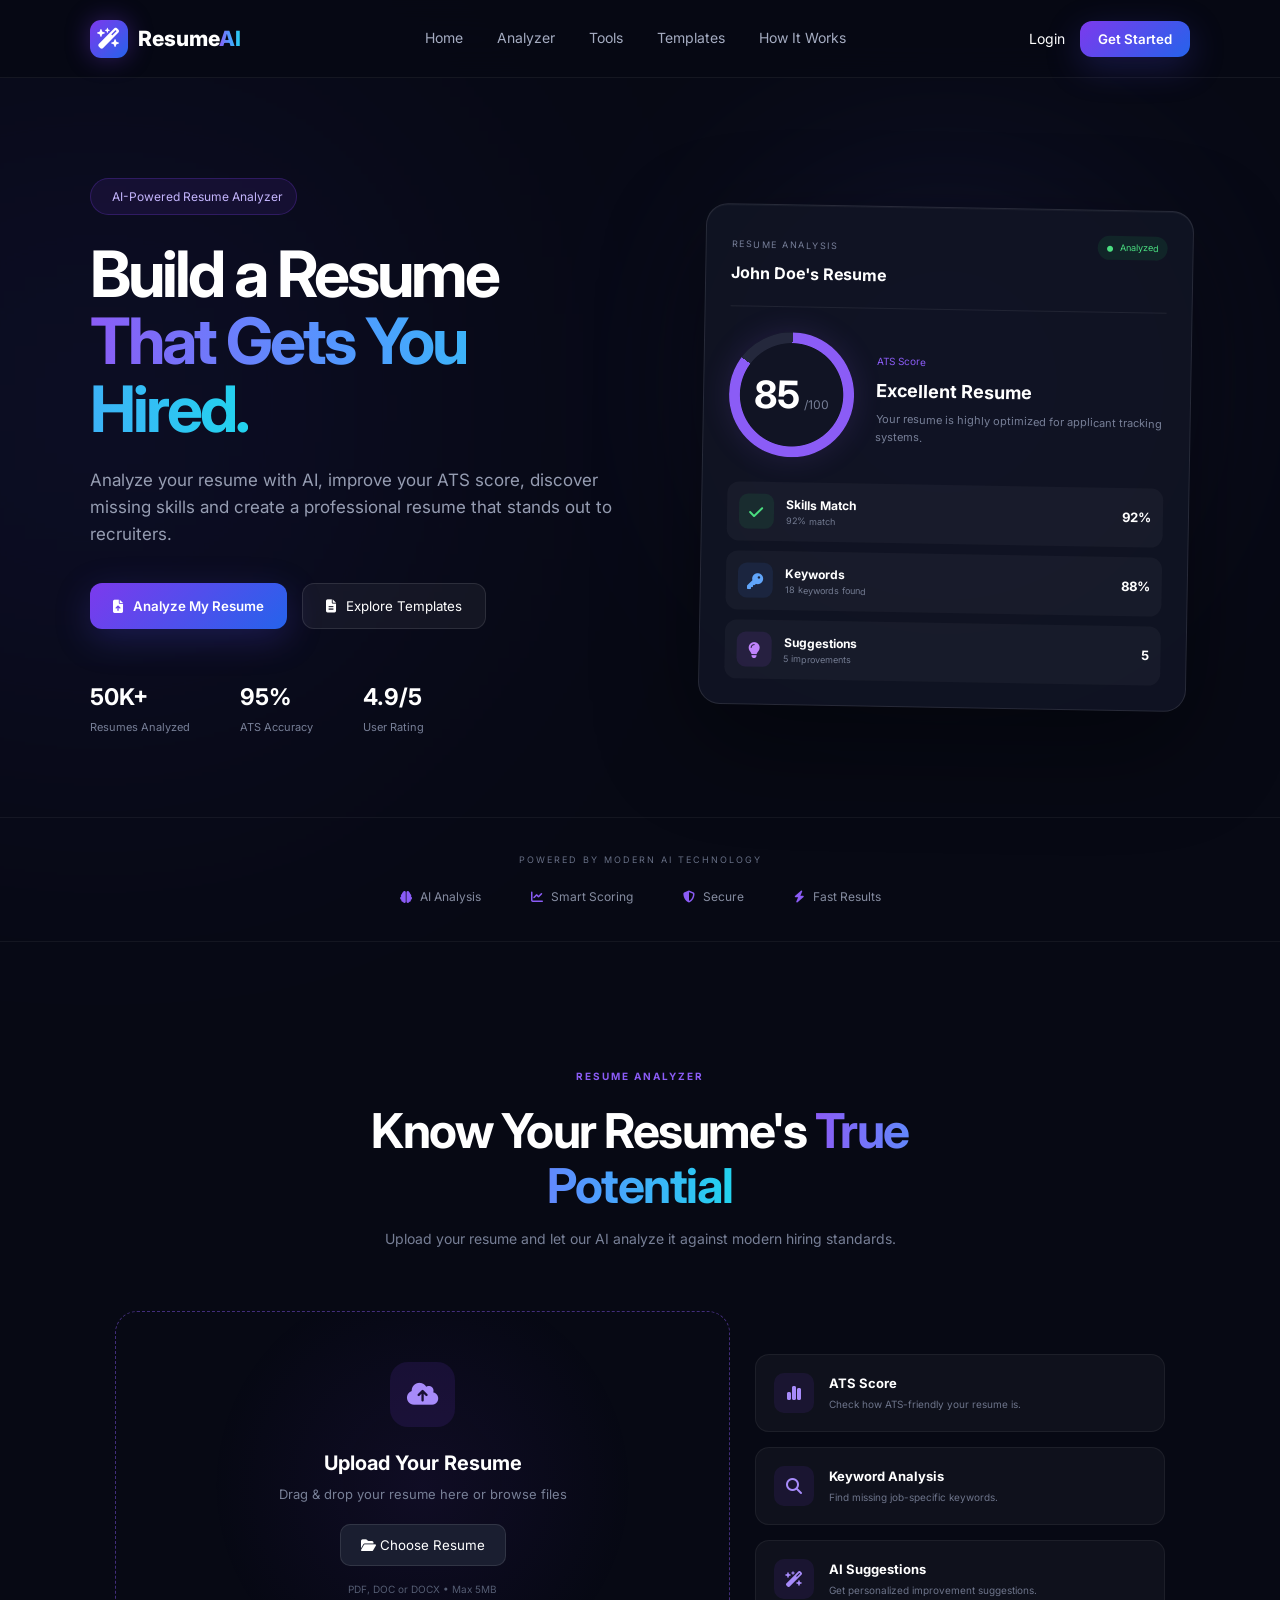
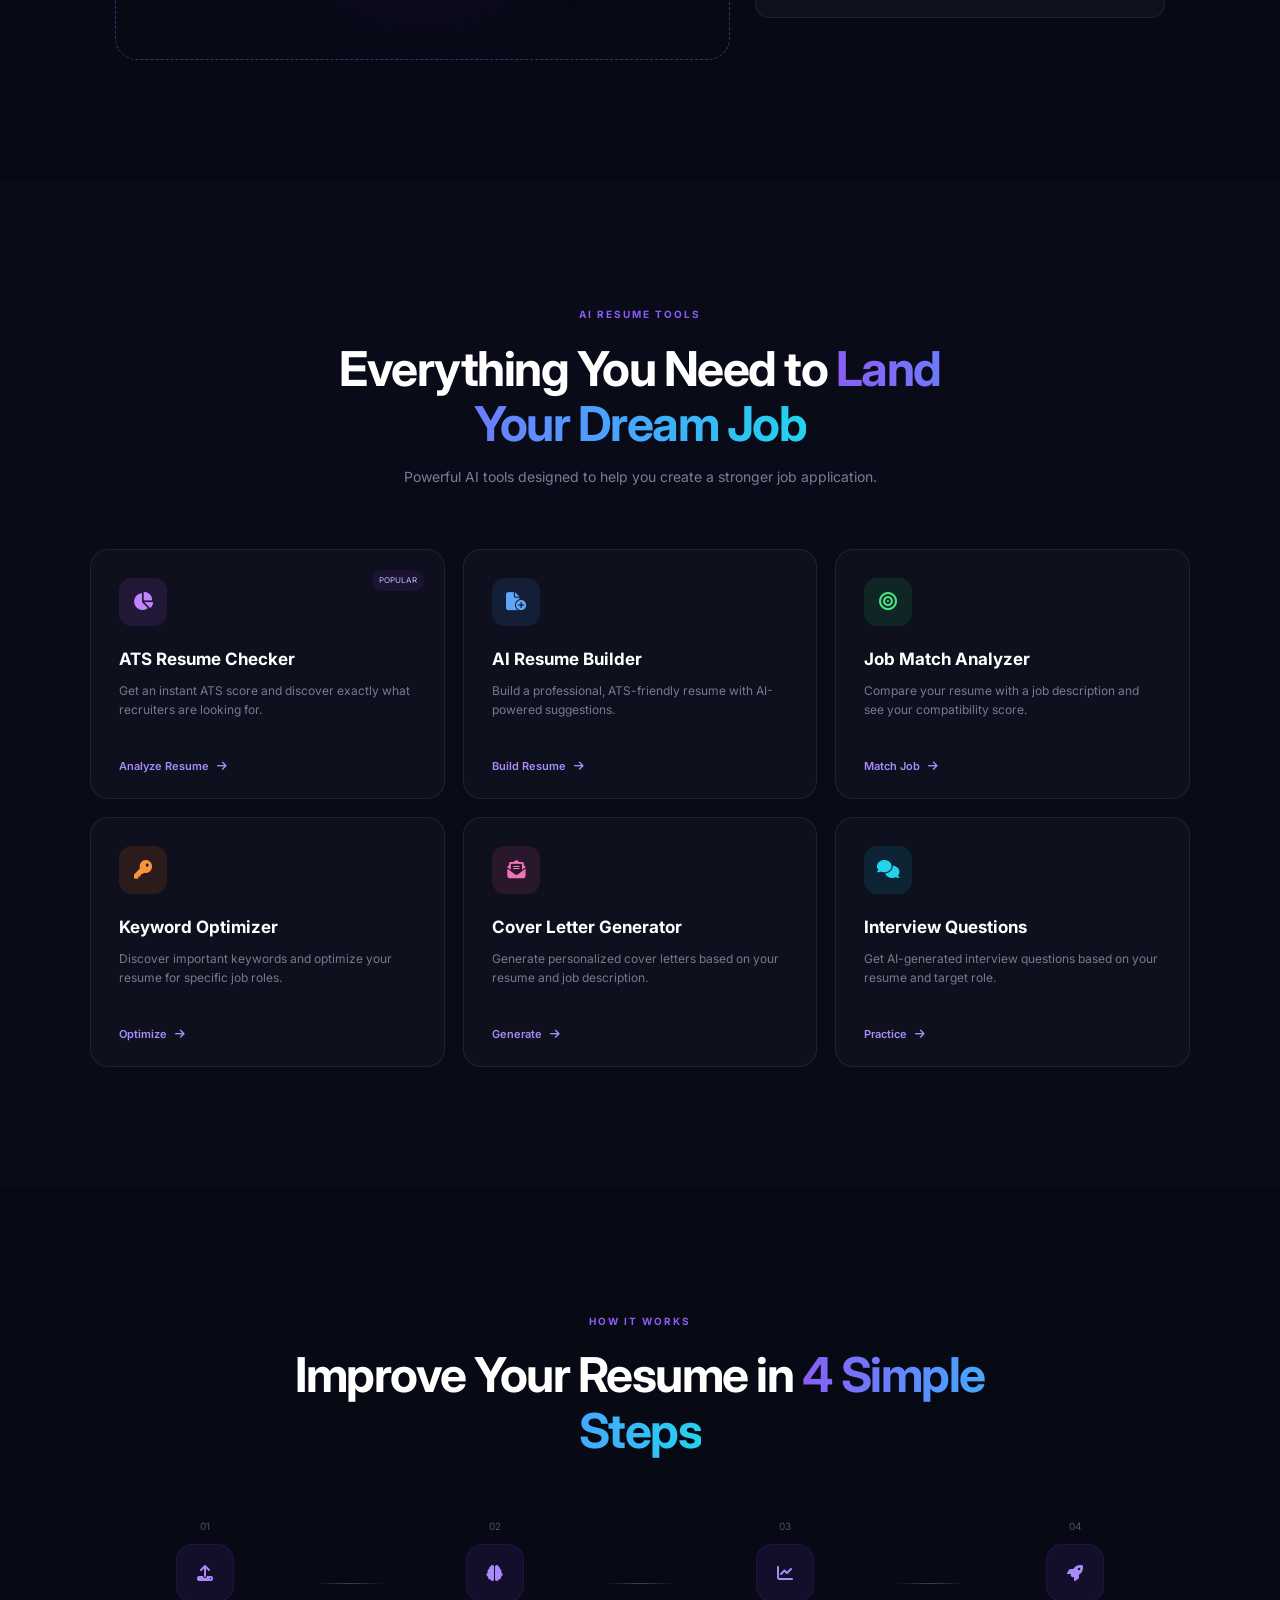
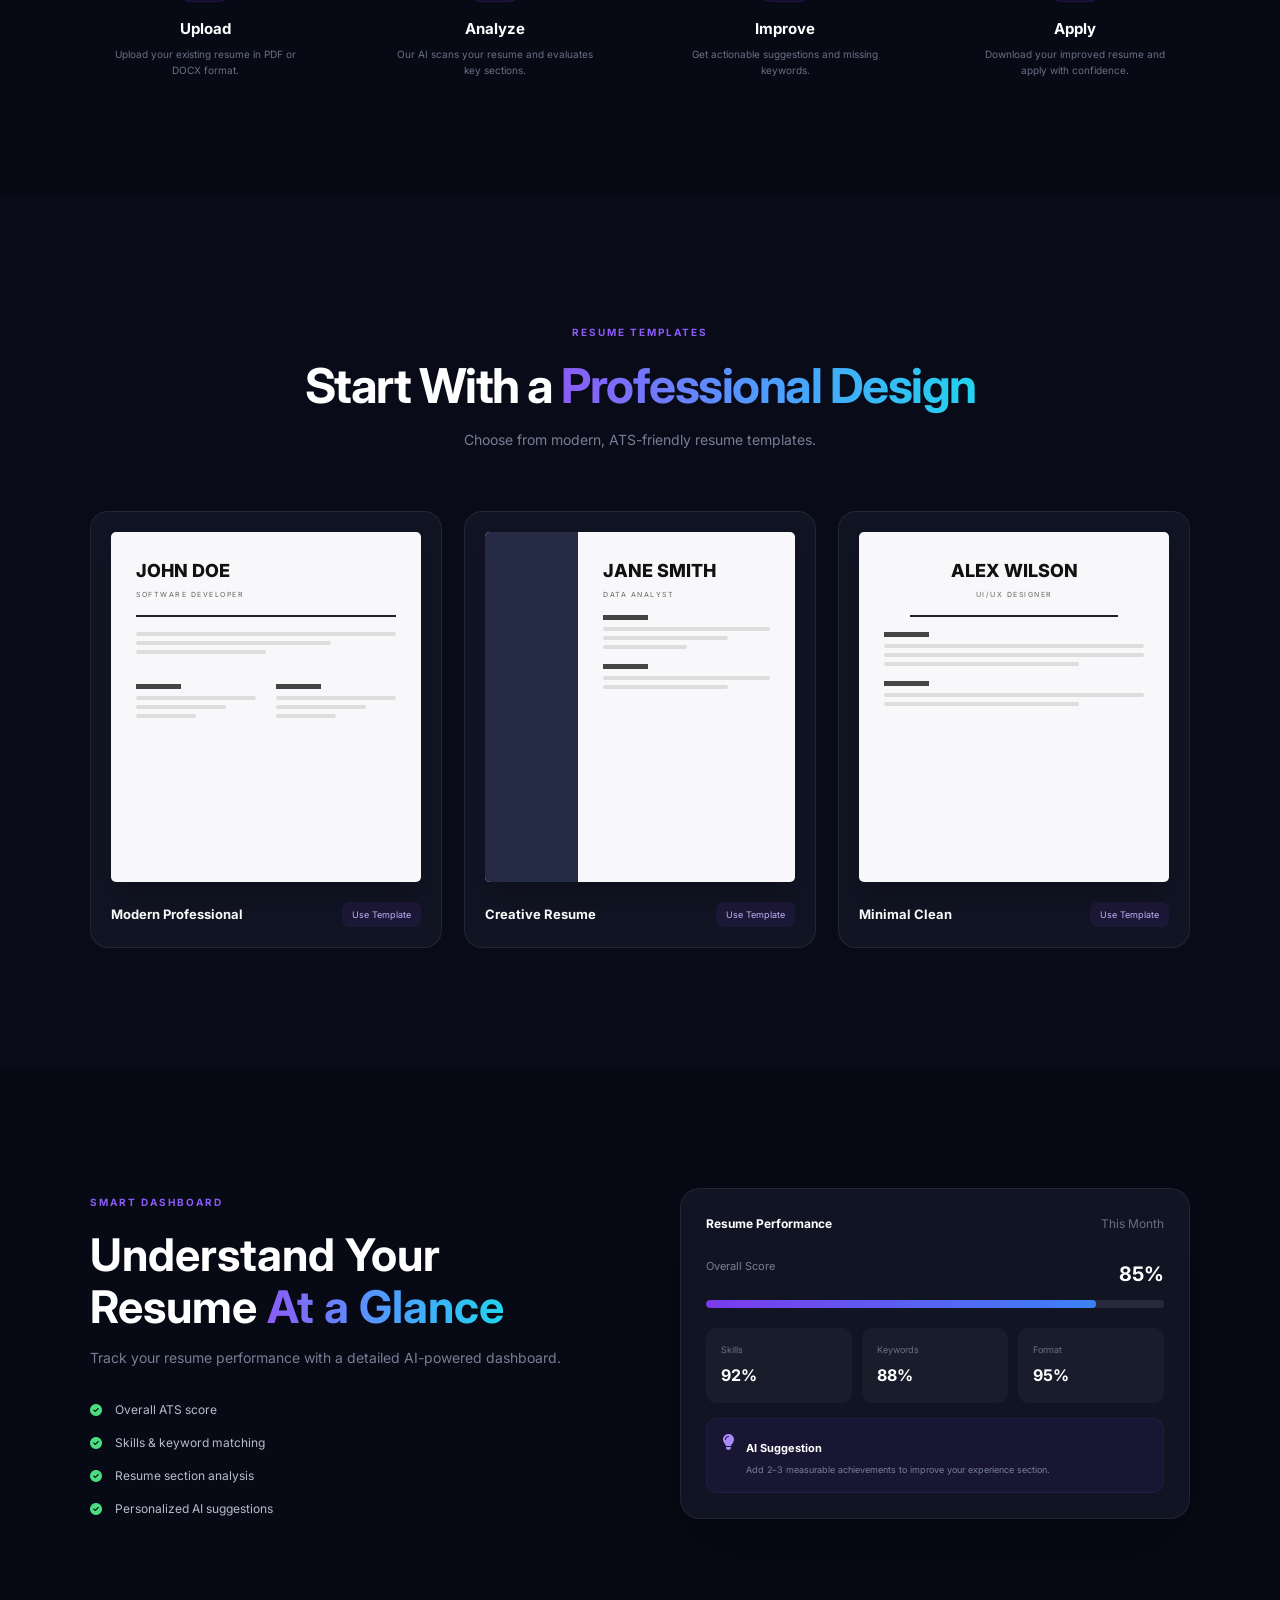
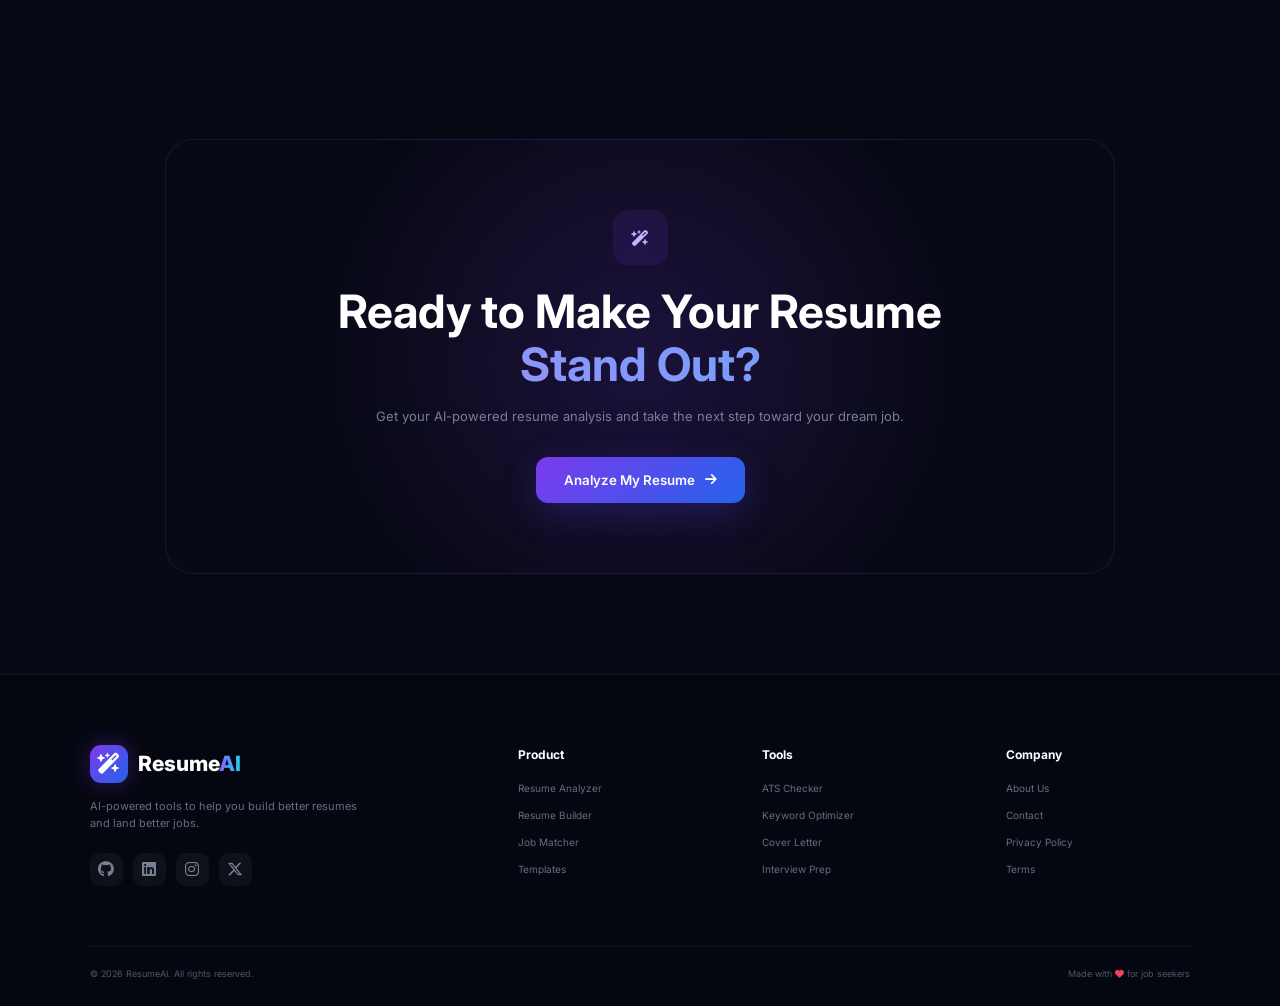
==== frontend/index.html @ 67c6a8fe "Initial commit: Fully functional v2.0 LangGraph backend" ====
<!DOCTYPE html>
<html lang="en">
<head>
    <meta charset="UTF-8">
    <meta name="viewport" content="width=device-width, initial-scale=1.0">

    <title>ResumeAI - AI Resume Analyzer</title>

    <link rel="stylesheet" href="assets/css/style.css">

    <!-- Google Font -->
    <link rel="preconnect" href="https://fonts.googleapis.com">
    <link rel="preconnect" href="https://fonts.gstatic.com" crossorigin>
    <link href="https://fonts.googleapis.com/css2?family=Inter:wght@400;500;600;700;800&display=swap" rel="stylesheet">

    <!-- Icons -->
    <link rel="stylesheet"
          href="https://cdnjs.cloudflare.com/ajax/libs/font-awesome/6.5.2/css/all.min.css">
</head>

<body>

<!-- ================= NAVBAR ================= -->

<header class="navbar">

    <div class="logo">
        <div class="logo-icon">
            <i class="fa-solid fa-wand-magic-sparkles"></i>
        </div>
        <span>Resume<span class="gradient-text">AI</span></span>
    </div>

    <nav class="nav-links" id="navLinks">
        <a href="#home">Home</a>
        <a href="#analyzer">Analyzer</a>
        <a href="#tools">Tools</a>
        <a href="#templates">Templates</a>
        <a href="#how-it-works">How It Works</a>
    </nav>

    <div class="nav-buttons">
        <button class="login-btn">Login</button>
        <button class="primary-btn small-btn" onclick="scrollToAnalyzer()">
            Get Started
        </button>
    </div>

    <button class="menu-btn" id="menuBtn">
        <i class="fa-solid fa-bars"></i>
    </button>

</header>


<!-- ================= HERO ================= -->

<section class="hero" id="home">

    <div class="hero-content">

        <div class="hero-badge">
            <i class="fa-solid fa-sparkles"></i>
            AI-Powered Resume Analyzer
        </div>

        <h1>
            Build a Resume
            <span class="gradient-text">That Gets You Hired.</span>
        </h1>

        <p>
            Analyze your resume with AI, improve your ATS score,
            discover missing skills and create a professional resume
            that stands out to recruiters.
        </p>

        <div class="hero-buttons">

            <button class="primary-btn" onclick="scrollToAnalyzer()">
                <i class="fa-solid fa-file-arrow-up"></i>
                Analyze My Resume
            </button>

            <button class="secondary-btn" onclick="scrollToTemplates()">
                <i class="fa-solid fa-file-lines"></i>
                Explore Templates
            </button>

        </div>

        <div class="hero-stats">

            <div>
                <strong>50K+</strong>
                <span>Resumes Analyzed</span>
            </div>

            <div>
                <strong>95%</strong>
                <span>ATS Accuracy</span>
            </div>

            <div>
                <strong>4.9/5</strong>
                <span>User Rating</span>
            </div>

        </div>

    </div>


    <!-- Resume Dashboard Preview -->

    <div class="hero-preview">

        <div class="glow"></div>

        <div class="dashboard-card">

            <div class="dashboard-top">

                <div>
                    <span class="mini-label">RESUME ANALYSIS</span>
                    <h3>John Doe's Resume</h3>
                </div>

                <div class="status">
                    <i class="fa-solid fa-circle"></i>
                    Analyzed
                </div>

            </div>


            <div class="score-area">

                <div class="score-circle">
                    <div>
                        <strong>85</strong>
                        <span>/100</span>
                    </div>
                </div>

                <div class="score-info">

                    <span class="score-title">ATS Score</span>

                    <h3>Excellent Resume</h3>

                    <p>
                        Your resume is highly optimized
                        for applicant tracking systems.
                    </p>

                </div>

            </div>


            <div class="analysis-list">

                <div class="analysis-item">
                    <div class="item-icon green">
                        <i class="fa-solid fa-check"></i>
                    </div>

                    <div>
                        <strong>Skills Match</strong>
                        <span>92% match</span>
                    </div>

                    <b>92%</b>
                </div>


                <div class="analysis-item">
                    <div class="item-icon blue">
                        <i class="fa-solid fa-key"></i>
                    </div>

                    <div>
                        <strong>Keywords</strong>
                        <span>18 keywords found</span>
                    </div>

                    <b>88%</b>
                </div>


                <div class="analysis-item">
                    <div class="item-icon purple">
                        <i class="fa-solid fa-lightbulb"></i>
                    </div>

                    <div>
                        <strong>Suggestions</strong>
                        <span>5 improvements</span>
                    </div>

                    <b>5</b>
                </div>

            </div>

        </div>

    </div>

</section>


<!-- ================= LOGOS ================= -->

<section class="trusted">

    <p>POWERED BY MODERN AI TECHNOLOGY</p>

    <div class="trusted-items">
        <span><i class="fa-solid fa-brain"></i> AI Analysis</span>
        <span><i class="fa-solid fa-chart-line"></i> Smart Scoring</span>
        <span><i class="fa-solid fa-shield-halved"></i> Secure</span>
        <span><i class="fa-solid fa-bolt"></i> Fast Results</span>
    </div>

</section>


<!-- ================= ANALYZER ================= -->

<section class="analyzer-section" id="analyzer">

    <div class="section-heading">

        <span class="section-tag">RESUME ANALYZER</span>

        <h2>
            Know Your Resume's
            <span class="gradient-text">True Potential</span>
        </h2>

        <p>
            Upload your resume and let our AI analyze it
            against modern hiring standards.
        </p>

    </div>


    <div class="upload-container">

        <div class="upload-card" id="uploadCard">

            <div class="upload-icon">
                <i class="fa-solid fa-cloud-arrow-up"></i>
            </div>

            <h3>Upload Your Resume</h3>

            <p>
                Drag & drop your resume here or browse files
            </p>

            <input type="file" id="resumeInput" accept=".pdf,.doc,.docx">

            <button class="upload-btn" onclick="document.getElementById('resumeInput').click()">
                <i class="fa-solid fa-folder-open"></i>
                Choose Resume
            </button>

            <span class="file-info">
                PDF, DOC or DOCX • Max 5MB
            </span>

            <div id="fileName" class="file-name"></div>

        </div>


        <div class="upload-features">

            <div class="upload-feature">
                <i class="fa-solid fa-chart-simple"></i>

                <div>
                    <h4>ATS Score</h4>
                    <p>Check how ATS-friendly your resume is.</p>
                </div>
            </div>


            <div class="upload-feature">
                <i class="fa-solid fa-magnifying-glass"></i>

                <div>
                    <h4>Keyword Analysis</h4>
                    <p>Find missing job-specific keywords.</p>
                </div>
            </div>


            <div class="upload-feature">
                <i class="fa-solid fa-wand-magic-sparkles"></i>

                <div>
                    <h4>AI Suggestions</h4>
                    <p>Get personalized improvement suggestions.</p>
                </div>
            </div>

        </div>

    </div>

</section>


<!-- ================= TOOLS ================= -->

<section class="tools-section" id="tools">

    <div class="section-heading">

        <span class="section-tag">AI RESUME TOOLS</span>

        <h2>
            Everything You Need to
            <span class="gradient-text">Land Your Dream Job</span>
        </h2>

        <p>
            Powerful AI tools designed to help you create
            a stronger job application.
        </p>

    </div>


    <div class="tools-grid">

        <div class="tool-card featured">

            <div class="tool-icon purple-bg">
                <i class="fa-solid fa-chart-pie"></i>
            </div>

            <span class="popular">POPULAR</span>

            <h3>ATS Resume Checker</h3>

            <p>
                Get an instant ATS score and discover exactly
                what recruiters are looking for.
            </p>

            <button onclick="scrollToAnalyzer()">
                Analyze Resume
                <i class="fa-solid fa-arrow-right"></i>
            </button>

        </div>


        <div class="tool-card">

            <div class="tool-icon blue-bg">
                <i class="fa-solid fa-file-circle-plus"></i>
            </div>

            <h3>AI Resume Builder</h3>

            <p>
                Build a professional, ATS-friendly resume
                with AI-powered suggestions.
            </p>

            <button>
                Build Resume
                <i class="fa-solid fa-arrow-right"></i>
            </button>

        </div>


        <div class="tool-card">

            <div class="tool-icon green-bg">
                <i class="fa-solid fa-bullseye"></i>
            </div>

            <h3>Job Match Analyzer</h3>

            <p>
                Compare your resume with a job description
                and see your compatibility score.
            </p>

            <button>
                Match Job
                <i class="fa-solid fa-arrow-right"></i>
            </button>

        </div>


        <div class="tool-card">

            <div class="tool-icon orange-bg">
                <i class="fa-solid fa-key"></i>
            </div>

            <h3>Keyword Optimizer</h3>

            <p>
                Discover important keywords and optimize
                your resume for specific job roles.
            </p>

            <button>
                Optimize
                <i class="fa-solid fa-arrow-right"></i>
            </button>

        </div>


        <div class="tool-card">

            <div class="tool-icon pink-bg">
                <i class="fa-solid fa-envelope-open-text"></i>
            </div>

            <h3>Cover Letter Generator</h3>

            <p>
                Generate personalized cover letters
                based on your resume and job description.
            </p>

            <button>
                Generate
                <i class="fa-solid fa-arrow-right"></i>
            </button>

        </div>


        <div class="tool-card">

            <div class="tool-icon cyan-bg">
                <i class="fa-solid fa-comments"></i>
            </div>

            <h3>Interview Questions</h3>

            <p>
                Get AI-generated interview questions
                based on your resume and target role.
            </p>

            <button>
                Practice
                <i class="fa-solid fa-arrow-right"></i>
            </button>

        </div>

    </div>

</section>


<!-- ================= HOW IT WORKS ================= -->

<section class="how-section" id="how-it-works">

    <div class="section-heading">

        <span class="section-tag">HOW IT WORKS</span>

        <h2>
            Improve Your Resume in
            <span class="gradient-text">4 Simple Steps</span>
        </h2>

    </div>


    <div class="steps">

        <div class="step">

            <div class="step-number">01</div>

            <div class="step-icon">
                <i class="fa-solid fa-upload"></i>
            </div>

            <h3>Upload</h3>

            <p>
                Upload your existing resume in PDF or DOCX format.
            </p>

        </div>


        <div class="step-line"></div>


        <div class="step">

            <div class="step-number">02</div>

            <div class="step-icon">
                <i class="fa-solid fa-brain"></i>
            </div>

            <h3>Analyze</h3>

            <p>
                Our AI scans your resume and evaluates key sections.
            </p>

        </div>


        <div class="step-line"></div>


        <div class="step">

            <div class="step-number">03</div>

            <div class="step-icon">
                <i class="fa-solid fa-chart-line"></i>
            </div>

            <h3>Improve</h3>

            <p>
                Get actionable suggestions and missing keywords.
            </p>

        </div>


        <div class="step-line"></div>


        <div class="step">

            <div class="step-number">04</div>

            <div class="step-icon">
                <i class="fa-solid fa-rocket"></i>
            </div>

            <h3>Apply</h3>

            <p>
                Download your improved resume and apply with confidence.
            </p>

        </div>

    </div>

</section>


<!-- ================= TEMPLATES ================= -->

<section class="templates-section" id="templates">

    <div class="section-heading">

        <span class="section-tag">RESUME TEMPLATES</span>

        <h2>
            Start With a
            <span class="gradient-text">Professional Design</span>
        </h2>

        <p>
            Choose from modern, ATS-friendly resume templates.
        </p>

    </div>


    <div class="template-grid">

        <div class="template-card">

            <div class="resume-preview template-one">

                <div class="resume-name">JOHN DOE</div>
                <div class="resume-role">SOFTWARE DEVELOPER</div>

                <div class="resume-line"></div>

                <div class="fake-line long"></div>
                <div class="fake-line medium"></div>
                <div class="fake-line short"></div>

                <div class="resume-columns">

                    <div>
                        <div class="fake-heading"></div>
                        <div class="fake-line long"></div>
                        <div class="fake-line medium"></div>
                        <div class="fake-line short"></div>
                    </div>

                    <div>
                        <div class="fake-heading"></div>
                        <div class="fake-line long"></div>
                        <div class="fake-line medium"></div>
                        <div class="fake-line short"></div>
                    </div>

                </div>

            </div>

            <div class="template-info">
                <h3>Modern Professional</h3>
                <button>Use Template</button>
            </div>

        </div>


        <div class="template-card">

            <div class="resume-preview template-two">

                <div class="resume-sidebar"></div>

                <div class="resume-content">

                    <div class="resume-name">JANE SMITH</div>

                    <div class="resume-role">
                        DATA ANALYST
                    </div>

                    <div class="fake-heading"></div>

                    <div class="fake-line long"></div>
                    <div class="fake-line medium"></div>
                    <div class="fake-line short"></div>

                    <div class="fake-heading"></div>

                    <div class="fake-line long"></div>
                    <div class="fake-line medium"></div>

                </div>

            </div>

            <div class="template-info">
                <h3>Creative Resume</h3>
                <button>Use Template</button>
            </div>

        </div>


        <div class="template-card">

            <div class="resume-preview template-three">

                <div class="resume-name">ALEX WILSON</div>

                <div class="resume-role">
                    UI/UX DESIGNER
                </div>

                <div class="resume-line"></div>

                <div class="fake-heading"></div>

                <div class="fake-line long"></div>
                <div class="fake-line long"></div>
                <div class="fake-line medium"></div>

                <div class="fake-heading"></div>

                <div class="fake-line long"></div>
                <div class="fake-line medium"></div>

            </div>

            <div class="template-info">
                <h3>Minimal Clean</h3>
                <button>Use Template</button>
            </div>

        </div>

    </div>

</section>


<!-- ================= DASHBOARD ================= -->

<section class="dashboard-section">

    <div class="dashboard-content">

        <span class="section-tag">SMART DASHBOARD</span>

        <h2>
            Understand Your Resume
            <span class="gradient-text">At a Glance</span>
        </h2>

        <p>
            Track your resume performance with a detailed
            AI-powered dashboard.
        </p>

        <div class="dashboard-points">

            <div>
                <i class="fa-solid fa-circle-check"></i>
                Overall ATS score
            </div>

            <div>
                <i class="fa-solid fa-circle-check"></i>
                Skills & keyword matching
            </div>

            <div>
                <i class="fa-solid fa-circle-check"></i>
                Resume section analysis
            </div>

            <div>
                <i class="fa-solid fa-circle-check"></i>
                Personalized AI suggestions
            </div>

        </div>

    </div>


    <div class="mini-dashboard">

        <div class="mini-dashboard-header">
            <strong>Resume Performance</strong>
            <span>This Month</span>
        </div>

        <div class="dashboard-score">

            <div>
                <span>Overall Score</span>
                <strong>85%</strong>
            </div>

            <div class="progress">
                <div class="progress-fill"></div>
            </div>

        </div>


        <div class="metrics">

            <div>
                <span>Skills</span>
                <strong>92%</strong>
            </div>

            <div>
                <span>Keywords</span>
                <strong>88%</strong>
            </div>

            <div>
                <span>Format</span>
                <strong>95%</strong>
            </div>

        </div>


        <div class="suggestion">

            <i class="fa-solid fa-lightbulb"></i>

            <div>
                <strong>AI Suggestion</strong>
                <p>
                    Add 2–3 measurable achievements
                    to improve your experience section.
                </p>
            </div>

        </div>

    </div>

</section>


<!-- ================= CTA ================= -->

<section class="cta-section">

    <div class="cta-content">

        <div class="cta-icon">
            <i class="fa-solid fa-wand-magic-sparkles"></i>
        </div>

        <h2>
            Ready to Make Your Resume
            <span>Stand Out?</span>
        </h2>

        <p>
            Get your AI-powered resume analysis
            and take the next step toward your dream job.
        </p>

        <button class="primary-btn large-btn" onclick="scrollToAnalyzer()">
            Analyze My Resume
            <i class="fa-solid fa-arrow-right"></i>
        </button>

    </div>

</section>


<!-- ================= FOOTER ================= -->

<footer>

    <div class="footer-main">

        <div class="footer-brand">

            <div class="logo">
                <div class="logo-icon">
                    <i class="fa-solid fa-wand-magic-sparkles"></i>
                </div>

                <span>Resume<span class="gradient-text">AI</span></span>
            </div>

            <p>
                AI-powered tools to help you build
                better resumes and land better jobs.
            </p>

            <div class="social-icons">

                <a href="#"><i class="fa-brands fa-github"></i></a>
                <a href="#"><i class="fa-brands fa-linkedin"></i></a>
                <a href="#"><i class="fa-brands fa-instagram"></i></a>
                <a href="#"><i class="fa-brands fa-x-twitter"></i></a>

            </div>

        </div>


        <div class="footer-column">

            <h4>Product</h4>

            <a href="#analyzer">Resume Analyzer</a>
            <a href="#tools">Resume Builder</a>
            <a href="#tools">Job Matcher</a>
            <a href="#templates">Templates</a>

        </div>


        <div class="footer-column">

            <h4>Tools</h4>

            <a href="#tools">ATS Checker</a>
            <a href="#tools">Keyword Optimizer</a>
            <a href="#tools">Cover Letter</a>
            <a href="#tools">Interview Prep</a>

        </div>


        <div class="footer-column">

            <h4>Company</h4>

            <a href="#">About Us</a>
            <a href="#">Contact</a>
            <a href="#">Privacy Policy</a>
            <a href="#">Terms</a>

        </div>

    </div>


    <div class="footer-bottom">

        <p>© 2026 ResumeAI. All rights reserved.</p>

        <span>
            Made with <i class="fa-solid fa-heart"></i> for job seekers
        </span>

    </div>

</footer>


<script src="assets/js/script.js"></script>

</body>
</html>
---- frontend/assets/css/style.css ----
/* =========================
   GLOBAL
========================= */

* {
    margin: 0;
    padding: 0;
    box-sizing: border-box;
}

html {
    scroll-behavior: smooth;
}

body {
    font-family: "Inter", sans-serif;
    background: #070914;
    color: #ffffff;
    line-height: 1.6;
    overflow-x: hidden;
}

a {
    text-decoration: none;
    color: inherit;
}

button {
    font-family: inherit;
    cursor: pointer;
    border: none;
}

.gradient-text {
    background: linear-gradient(90deg, #8b5cf6, #4f9cff, #22d3ee);
    -webkit-background-clip: text;
    -webkit-text-fill-color: transparent;
}


/* =========================
   NAVBAR
========================= */

.navbar {
    width: 100%;
    height: 78px;
    display: flex;
    align-items: center;
    justify-content: space-between;

    padding: 0 7%;

    position: sticky;
    top: 0;
    z-index: 1000;

    background: rgba(7, 9, 20, 0.82);
    backdrop-filter: blur(18px);

    border-bottom: 1px solid rgba(255,255,255,0.06);
}

.logo {
    display: flex;
    align-items: center;
    gap: 10px;

    font-size: 21px;
    font-weight: 800;
}

.logo-icon {
    width: 38px;
    height: 38px;

    display: flex;
    align-items: center;
    justify-content: center;

    border-radius: 11px;

    background: linear-gradient(
        135deg,
        #7c3aed,
        #2563eb
    );

    box-shadow: 0 0 25px rgba(124,58,237,0.35);
}

.nav-links {
    display: flex;
    gap: 34px;
}

.nav-links a {
    font-size: 14px;
    color: #a5acc1;

    transition: 0.3s;
}

.nav-links a:hover {
    color: #ffffff;
}

.nav-buttons {
    display: flex;
    align-items: center;
    gap: 15px;
}

.login-btn {
    background: transparent;
    color: #ffffff;
    font-size: 14px;
}

.primary-btn {
    display: inline-flex;
    align-items: center;
    justify-content: center;
    gap: 10px;

    padding: 14px 23px;

    border-radius: 12px;

    color: #ffffff;

    font-weight: 600;

    background: linear-gradient(
        135deg,
        #7c3aed,
        #2563eb
    );

    box-shadow: 0 10px 35px rgba(79,70,229,0.25);

    transition: 0.3s;
}

.primary-btn:hover {
    transform: translateY(-3px);
    box-shadow: 0 15px 40px rgba(79,70,229,0.4);
}

.small-btn {
    padding: 10px 18px;
}

.secondary-btn {
    display: inline-flex;
    align-items: center;
    gap: 10px;

    padding: 14px 23px;

    border-radius: 12px;

    color: #ffffff;

    background: rgba(255,255,255,0.05);

    border: 1px solid rgba(255,255,255,0.1);

    transition: 0.3s;
}

.secondary-btn:hover {
    background: rgba(255,255,255,0.09);
}

.menu-btn {
    display: none;

    background: transparent;
    color: white;

    font-size: 22px;
}


/* =========================
   HERO
========================= */

.hero {
    min-height: 730px;

    padding: 100px 7% 80px;

    display: grid;
    grid-template-columns: 1fr 0.9fr;
    align-items: center;
    gap: 70px;

    position: relative;
}

.hero::before {
    content: "";

    position: absolute;

    width: 500px;
    height: 500px;

    background: #4f46e5;

    filter: blur(180px);

    opacity: 0.13;

    top: 80px;
    left: -150px;

    pointer-events: none;
}

.hero-content {
    position: relative;
    z-index: 2;
}

.hero-badge {
    display: inline-flex;
    align-items: center;
    gap: 8px;

    padding: 8px 13px;

    border-radius: 30px;

    font-size: 12px;

    color: #c4b5fd;

    background: rgba(124,58,237,0.1);

    border: 1px solid rgba(124,58,237,0.25);

    margin-bottom: 25px;
}

.hero h1 {
    font-size: clamp(45px, 5vw, 72px);

    line-height: 1.05;

    letter-spacing: -3px;

    max-width: 720px;
}

.hero-content > p {
    margin-top: 25px;

    max-width: 620px;

    font-size: 17px;

    color: #969db2;
}

.hero-buttons {
    display: flex;
    gap: 15px;

    margin-top: 35px;
}

.hero-stats {
    display: flex;

    gap: 50px;

    margin-top: 50px;
}

.hero-stats div {
    display: flex;
    flex-direction: column;
}

.hero-stats strong {
    font-size: 23px;
}

.hero-stats span {
    font-size: 11px;
    color: #777f97;
    margin-top: 3px;
}


/* =========================
   HERO PREVIEW
========================= */

.hero-preview {
    position: relative;

    display: flex;
    justify-content: center;
}

.glow {
    position: absolute;

    width: 350px;
    height: 350px;

    border-radius: 50%;

    background: #6366f1;

    filter: blur(130px);

    opacity: 0.18;
}

.dashboard-card {
    width: 100%;
    max-width: 490px;

    position: relative;
    z-index: 2;

    padding: 25px;

    border-radius: 22px;

    background: rgba(17, 20, 36, 0.9);

    border: 1px solid rgba(255,255,255,0.1);

    box-shadow:
        0 35px 100px rgba(0,0,0,0.45),
        inset 0 1px rgba(255,255,255,0.04);

    transform: rotate(1deg);
}

.dashboard-top {
    display: flex;
    justify-content: space-between;

    padding-bottom: 20px;

    border-bottom: 1px solid rgba(255,255,255,0.07);
}

.mini-label {
    color: #777f99;
    font-size: 9px;
    letter-spacing: 1.5px;
}

.dashboard-top h3 {
    margin-top: 5px;
    font-size: 16px;
}

.status {
    height: fit-content;

    padding: 5px 9px;

    border-radius: 20px;

    font-size: 9px;

    color: #4ade80;

    background: rgba(34,197,94,0.1);
}

.status i {
    font-size: 6px;
    margin-right: 4px;
}

.score-area {
    display: flex;
    align-items: center;
    gap: 22px;

    padding: 25px 0;
}

.score-circle {
    width: 125px;
    height: 125px;

    flex-shrink: 0;

    display: flex;
    align-items: center;
    justify-content: center;

    border-radius: 50%;

    background:
        radial-gradient(circle at center, #111424 58%, transparent 59%),
        conic-gradient(#8b5cf6 85%, #24283c 0);

    box-shadow: 0 0 30px rgba(139,92,246,0.15);
}

.score-circle div {
    text-align: center;
}

.score-circle strong {
    font-size: 38px;
}

.score-circle span {
    font-size: 12px;
    color: #777f97;
}

.score-info h3 {
    margin: 5px 0;

    font-size: 18px;
}

.score-title {
    font-size: 10px;
    color: #8b5cf6;
}

.score-info p {
    color: #777f97;
    font-size: 11px;
}

.analysis-list {
    display: flex;
    flex-direction: column;
    gap: 10px;
}

.analysis-item {
    display: flex;
    align-items: center;
    gap: 12px;

    padding: 12px;

    border-radius: 12px;

    background: rgba(255,255,255,0.035);
}

.item-icon {
    width: 35px;
    height: 35px;

    display: flex;
    align-items: center;
    justify-content: center;

    border-radius: 9px;
}

.item-icon.green {
    color: #4ade80;
    background: rgba(34,197,94,0.1);
}

.item-icon.blue {
    color: #60a5fa;
    background: rgba(59,130,246,0.1);
}

.item-icon.purple {
    color: #c084fc;
    background: rgba(168,85,247,0.1);
}

.analysis-item div:nth-child(2) {
    display: flex;
    flex-direction: column;
    flex: 1;
}

.analysis-item strong {
    font-size: 12px;
}

.analysis-item span {
    font-size: 9px;
    color: #737b91;
}

.analysis-item b {
    font-size: 13px;
}


/* =========================
   TRUSTED
========================= */

.trusted {
    padding: 35px 7%;

    border-top: 1px solid rgba(255,255,255,0.05);
    border-bottom: 1px solid rgba(255,255,255,0.05);

    text-align: center;
}

.trusted p {
    font-size: 9px;
    letter-spacing: 2px;
    color: #666e84;
}

.trusted-items {
    margin-top: 20px;

    display: flex;
    justify-content: center;
    gap: 50px;

    color: #858ca0;

    font-size: 12px;
}

.trusted-items i {
    color: #8b5cf6;
    margin-right: 5px;
}


/* =========================
   SECTIONS
========================= */

.analyzer-section,
.tools-section,
.how-section,
.templates-section {
    padding: 120px 7%;
}

.section-heading {
    max-width: 700px;

    margin: 0 auto 60px;

    text-align: center;
}

.section-tag {
    font-size: 10px;

    letter-spacing: 2px;

    color: #8b5cf6;

    font-weight: 700;
}

.section-heading h2 {
    margin-top: 15px;

    font-size: clamp(32px, 4vw, 48px);

    line-height: 1.15;

    letter-spacing: -1.5px;
}

.section-heading p {
    color: #777f96;

    margin-top: 15px;

    font-size: 14px;
}


/* =========================
   ANALYZER
========================= */

.upload-container {
    max-width: 1050px;

    margin: auto;

    display: grid;

    grid-template-columns: 1.2fr 0.8fr;

    gap: 25px;
}

.upload-card {
    padding: 50px 30px;

    text-align: center;

    border: 1px dashed rgba(139,92,246,0.45);

    border-radius: 22px;

    background:
        radial-gradient(
            circle at center,
            rgba(124,58,237,0.08),
            transparent 60%
        );

    transition: 0.3s;
}

.upload-card.dragover {
    border-color: #8b5cf6;
    background: rgba(124,58,237,0.12);
}

.upload-icon {
    width: 65px;
    height: 65px;

    margin: 0 auto 20px;

    display: flex;
    align-items: center;
    justify-content: center;

    border-radius: 18px;

    color: #a78bfa;

    background: rgba(124,58,237,0.12);

    font-size: 25px;
}

.upload-card h3 {
    font-size: 20px;
}

.upload-card p {
    color: #777f96;
    font-size: 13px;
    margin: 5px 0 20px;
}

#resumeInput {
    display: none;
}

.upload-btn {
    padding: 12px 20px;

    color: white;

    background: #1a1e30;

    border: 1px solid rgba(255,255,255,0.1);

    border-radius: 10px;
}

.file-info {
    display: block;

    margin-top: 15px;

    color: #555d73;

    font-size: 10px;
}

.file-name {
    margin-top: 12px;

    color: #a78bfa;

    font-size: 12px;
}

.upload-features {
    display: flex;
    flex-direction: column;

    justify-content: center;

    gap: 15px;
}

.upload-feature {
    display: flex;
    gap: 15px;

    padding: 18px;

    border-radius: 14px;

    background: rgba(255,255,255,0.035);

    border: 1px solid rgba(255,255,255,0.06);
}

.upload-feature > i {
    width: 40px;
    height: 40px;

    display: flex;
    align-items: center;
    justify-content: center;

    flex-shrink: 0;

    border-radius: 10px;

    color: #a78bfa;

    background: rgba(124,58,237,0.1);
}

.upload-feature h4 {
    font-size: 13px;
}

.upload-feature p {
    margin-top: 3px;

    font-size: 10px;

    color: #6d748a;
}


/* =========================
   TOOLS
========================= */

.tools-section {
    background: #090b18;
}

.tools-grid {
    max-width: 1100px;

    margin: auto;

    display: grid;

    grid-template-columns: repeat(3, 1fr);

    gap: 18px;
}

.tool-card {
    position: relative;

    padding: 28px;

    min-height: 250px;

    border-radius: 18px;

    background: rgba(255,255,255,0.025);

    border: 1px solid rgba(255,255,255,0.07);

    transition: 0.3s;
}

.tool-card:hover {
    transform: translateY(-7px);

    border-color: rgba(139,92,246,0.3);

    background: rgba(255,255,255,0.04);
}

.tool-icon {
    width: 48px;
    height: 48px;

    display: flex;
    align-items: center;
    justify-content: center;

    border-radius: 13px;

    font-size: 18px;

    margin-bottom: 20px;
}

.purple-bg {
    color: #c084fc;
    background: rgba(168,85,247,0.12);
}

.blue-bg {
    color: #60a5fa;
    background: rgba(59,130,246,0.12);
}

.green-bg {
    color: #4ade80;
    background: rgba(34,197,94,0.12);
}

.orange-bg {
    color: #fb923c;
    background: rgba(249,115,22,0.12);
}

.pink-bg {
    color: #f472b6;
    background: rgba(236,72,153,0.12);
}

.cyan-bg {
    color: #22d3ee;
    background: rgba(6,182,212,0.12);
}

.tool-card h3 {
    font-size: 17px;
}

.tool-card p {
    margin-top: 8px;

    color: #737b91;

    font-size: 12px;
}

.tool-card button {
    position: absolute;

    bottom: 25px;
    left: 28px;

    background: transparent;

    color: #a78bfa;

    font-size: 11px;
    font-weight: 600;
}

.tool-card button i {
    margin-left: 5px;
}

.popular {
    position: absolute;

    top: 20px;
    right: 20px;

    font-size: 8px;

    padding: 4px 7px;

    border-radius: 20px;

    color: #c4b5fd;

    background: rgba(124,58,237,0.1);
}


/* =========================
   HOW IT WORKS
========================= */

.steps {
    max-width: 1100px;

    margin: auto;

    display: flex;

    align-items: flex-start;

    justify-content: center;
}

.step {
    text-align: center;

    max-width: 200px;
}

.step-number {
    color: #4b5266;

    font-size: 10px;

    margin-bottom: 10px;
}

.step-icon {
    width: 58px;
    height: 58px;

    margin: auto;

    display: flex;
    align-items: center;
    justify-content: center;

    border-radius: 16px;

    color: #a78bfa;

    background: rgba(124,58,237,0.1);

    border: 1px solid rgba(124,58,237,0.15);
}

.step h3 {
    margin-top: 15px;

    font-size: 15px;
}

.step p {
    margin-top: 5px;

    color: #697186;

    font-size: 10px;
}

.step-line {
    width: 70px;

    height: 1px;

    margin: 65px 10px 0;

    background: linear-gradient(
        90deg,
        transparent,
        #3d4254,
        transparent
    );
}


/* =========================
   TEMPLATES
========================= */

.templates-section {
    background: #090b18;
}

.template-grid {
    max-width: 1100px;

    margin: auto;

    display: grid;

    grid-template-columns: repeat(3, 1fr);

    gap: 22px;
}

.template-card {
    overflow: hidden;

    border-radius: 18px;

    background: #111423;

    border: 1px solid rgba(255,255,255,0.07);

    transition: 0.3s;
}

.template-card:hover {
    transform: translateY(-8px);
}

.resume-preview {
    height: 350px;

    margin: 20px;

    padding: 25px;

    background: #f8f8fa;

    color: #111;

    border-radius: 5px;

    position: relative;

    overflow: hidden;

    box-shadow: 0 15px 30px rgba(0,0,0,0.2);
}

.resume-name {
    font-size: 18px;

    font-weight: 800;
}

.resume-role {
    font-size: 7px;

    letter-spacing: 1.5px;

    margin-top: 3px;

    color: #666;
}

.resume-line {
    height: 2px;

    margin: 15px 0;

    background: #222;
}

.fake-heading {
    width: 45px;
    height: 5px;

    margin-top: 15px;
    margin-bottom: 7px;

    background: #444;
}

.fake-line {
    height: 4px;

    margin: 5px 0;

    border-radius: 5px;

    background: #ddd;
}

.fake-line.long {
    width: 100%;
}

.fake-line.medium {
    width: 75%;
}

.fake-line.short {
    width: 50%;
}

.resume-columns {
    display: grid;

    grid-template-columns: 1fr 1fr;

    gap: 20px;

    margin-top: 15px;
}

.template-two {
    display: flex;

    padding: 0;
}

.resume-sidebar {
    width: 30%;

    background: #252b45;
}

.resume-content {
    width: 70%;

    padding: 25px;
}

.template-three {
    text-align: center;
}

.template-three .resume-line {
    width: 80%;
    margin: 15px auto;
}

.template-info {
    display: flex;

    align-items: center;
    justify-content: space-between;

    padding: 0 20px 20px;
}

.template-info h3 {
    font-size: 13px;
}

.template-info button {
    padding: 7px 10px;

    color: #c4b5fd;

    background: rgba(124,58,237,0.1);

    border-radius: 7px;

    font-size: 9px;
}


/* =========================
   DASHBOARD
========================= */

.dashboard-section {
    padding: 120px 7%;

    display: grid;

    grid-template-columns: 1fr 1fr;

    gap: 80px;

    align-items: center;
}

.dashboard-content h2 {
    margin-top: 15px;

    max-width: 500px;

    font-size: 45px;

    line-height: 1.15;
}

.dashboard-content > p {
    color: #777f96;

    max-width: 500px;

    margin-top: 15px;

    font-size: 14px;
}

.dashboard-points {
    margin-top: 30px;

    display: flex;

    flex-direction: column;

    gap: 14px;

    color: #b7bdcc;

    font-size: 12px;
}

.dashboard-points i {
    color: #4ade80;

    margin-right: 10px;
}

.mini-dashboard {
    padding: 25px;

    border-radius: 20px;

    background: #111423;

    border: 1px solid rgba(255,255,255,0.07);

    box-shadow: 0 30px 80px rgba(0,0,0,0.25);
}

.mini-dashboard-header {
    display: flex;
    justify-content: space-between;

    font-size: 12px;
}

.mini-dashboard-header span {
    color: #666e83;
}

.dashboard-score {
    margin-top: 25px;
}

.dashboard-score div:first-child {
    display: flex;
    justify-content: space-between;

    color: #777f96;

    font-size: 11px;
}

.dashboard-score strong {
    color: white;
    font-size: 20px;
}

.progress {
    height: 8px;

    margin-top: 10px;

    border-radius: 10px;

    background: #25293b;

    overflow: hidden;
}

.progress-fill {
    width: 85%;
    height: 100%;

    border-radius: 10px;

    background: linear-gradient(
        90deg,
        #7c3aed,
        #3b82f6
    );
}

.metrics {
    display: grid;

    grid-template-columns: repeat(3,1fr);

    gap: 10px;

    margin-top: 20px;
}

.metrics div {
    padding: 15px;

    border-radius: 10px;

    background: rgba(255,255,255,0.035);

    display: flex;

    flex-direction: column;
}

.metrics span {
    font-size: 9px;
    color: #697186;
}

.metrics strong {
    margin-top: 5px;
    font-size: 16px;
}

.suggestion {
    display: flex;

    gap: 12px;

    margin-top: 15px;

    padding: 15px;

    border-radius: 12px;

    background: rgba(124,58,237,0.08);

    border: 1px solid rgba(124,58,237,0.12);
}

.suggestion > i {
    color: #a78bfa;
}

.suggestion strong {
    font-size: 11px;
}

.suggestion p {
    margin-top: 3px;

    color: #777f96;

    font-size: 9px;
}


/* =========================
   CTA
========================= */

.cta-section {
    padding: 100px 7%;
}

.cta-content {
    max-width: 950px;

    margin: auto;

    text-align: center;

    padding: 70px 30px;

    border-radius: 28px;

    position: relative;

    overflow: hidden;

    background:
        radial-gradient(
            circle at center,
            rgba(124,58,237,0.18),
            transparent 65%
        );

    border: 1px solid rgba(124,58,237,0.2);
}

.cta-icon {
    width: 55px;
    height: 55px;

    margin: 0 auto 20px;

    display: flex;
    align-items: center;
    justify-content: center;

    border-radius: 15px;

    color: #c4b5fd;

    background: rgba(124,58,237,0.12);
}

.cta-content h2 {
    font-size: clamp(30px,4vw,46px);

    line-height: 1.15;
}

.cta-content h2 span {
    display: block;

    background: linear-gradient(
        90deg,
        #a78bfa,
        #60a5fa
    );

    -webkit-background-clip: text;
    -webkit-text-fill-color: transparent;
}

.cta-content p {
    max-width: 550px;

    margin: 15px auto 30px;

    color: #777f96;

    font-size: 13px;
}

.large-btn {
    padding: 15px 28px;
}


/* =========================
   FOOTER
========================= */

footer {
    border-top: 1px solid rgba(255,255,255,0.06);

    padding: 70px 7% 25px;

    background: #050710;
}

.footer-main {
    display: grid;

    grid-template-columns: 2fr 1fr 1fr 1fr;

    gap: 60px;

    max-width: 1200px;

    margin: auto;
}

.footer-brand p {
    max-width: 280px;

    color: #666e83;

    margin-top: 15px;

    font-size: 11px;
}

.social-icons {
    display: flex;

    gap: 10px;

    margin-top: 20px;
}

.social-icons a {
    width: 33px;
    height: 33px;

    display: flex;
    align-items: center;
    justify-content: center;

    border-radius: 9px;

    color: #777f96;

    background: rgba(255,255,255,0.04);

    transition: 0.3s;
}

.social-icons a:hover {
    color: white;
    background: rgba(124,58,237,0.2);
}

.footer-column {
    display: flex;

    flex-direction: column;

    gap: 11px;
}

.footer-column h4 {
    font-size: 12px;

    margin-bottom: 5px;
}

.footer-column a {
    color: #656d82;

    font-size: 10px;

    transition: 0.3s;
}

.footer-column a:hover {
    color: white;
}

.footer-bottom {
    max-width: 1200px;

    margin: 60px auto 0;

    padding-top: 20px;

    border-top: 1px solid rgba(255,255,255,0.05);

    display: flex;

    justify-content: space-between;

    color: #4e5568;

    font-size: 9px;
}

.footer-bottom i {
    color: #f43f5e;
}


/* =========================
   RESPONSIVE
========================= */

@media (max-width: 1000px) {

    .nav-links {
        gap: 18px;
    }

    .hero {
        grid-template-columns: 1fr;

        text-align: center;
    }

    .hero-content > p {
        margin-left: auto;
        margin-right: auto;
    }

    .hero-buttons,
    .hero-stats {
        justify-content: center;
    }

    .hero-preview {
        margin-top: 30px;
    }

    .tools-grid {
        grid-template-columns: repeat(2,1fr);
    }

    .dashboard-section {
        grid-template-columns: 1fr;
    }

}


@media (max-width: 768px) {

    .navbar {
        padding: 0 5%;
    }

    .nav-links {
        display: none;

        position: absolute;

        top: 78px;
        left: 0;

        width: 100%;

        padding: 25px;

        flex-direction: column;

        background: #0b0d19;

        border-bottom: 1px solid rgba(255,255,255,0.08);
    }

    .nav-links.active {
        display: flex;
    }

    .nav-buttons {
        display: none;
    }

    .menu-btn {
        display: block;
    }

    .hero {
        padding: 70px 5%;
    }

    .hero h1 {
        letter-spacing: -2px;
    }

    .hero-buttons {
        flex-direction: column;
    }

    .hero-stats {
        gap: 25px;
    }

    .dashboard-card {
        transform: none;
    }

    .trusted-items {
        flex-wrap: wrap;
        gap: 20px;
    }

    .analyzer-section,
    .tools-section,
    .how-section,
    .templates-section,
    .dashboard-section {
        padding: 80px 5%;
    }

    .upload-container {
        grid-template-columns: 1fr;
    }

    .tools-grid {
        grid-template-columns: 1fr;
    }

    .steps {
        flex-direction: column;

        align-items: center;

        gap: 30px;
    }

    .step-line {
        display: none;
    }

    .template-grid {
        grid-template-columns: 1fr;
    }

    .footer-main {
        grid-template-columns: 1fr 1fr;

        gap: 40px;
    }

    .footer-bottom {
        flex-direction: column;

        gap: 10px;
    }

}


@media (max-width: 500px) {

    .hero-stats {
        gap: 15px;
    }

    .hero-stats strong {
        font-size: 18px;
    }

    .hero-stats span {
        font-size: 9px;
    }

    .score-area {
        flex-direction: column;

        text-align: center;
    }

    .score-info {
        text-align: center;
    }

    .dashboard-card {
        padding: 18px;
    }

    .footer-main {
        grid-template-columns: 1fr;
    }

    .metrics {
        grid-template-columns: 1fr;
    }

}
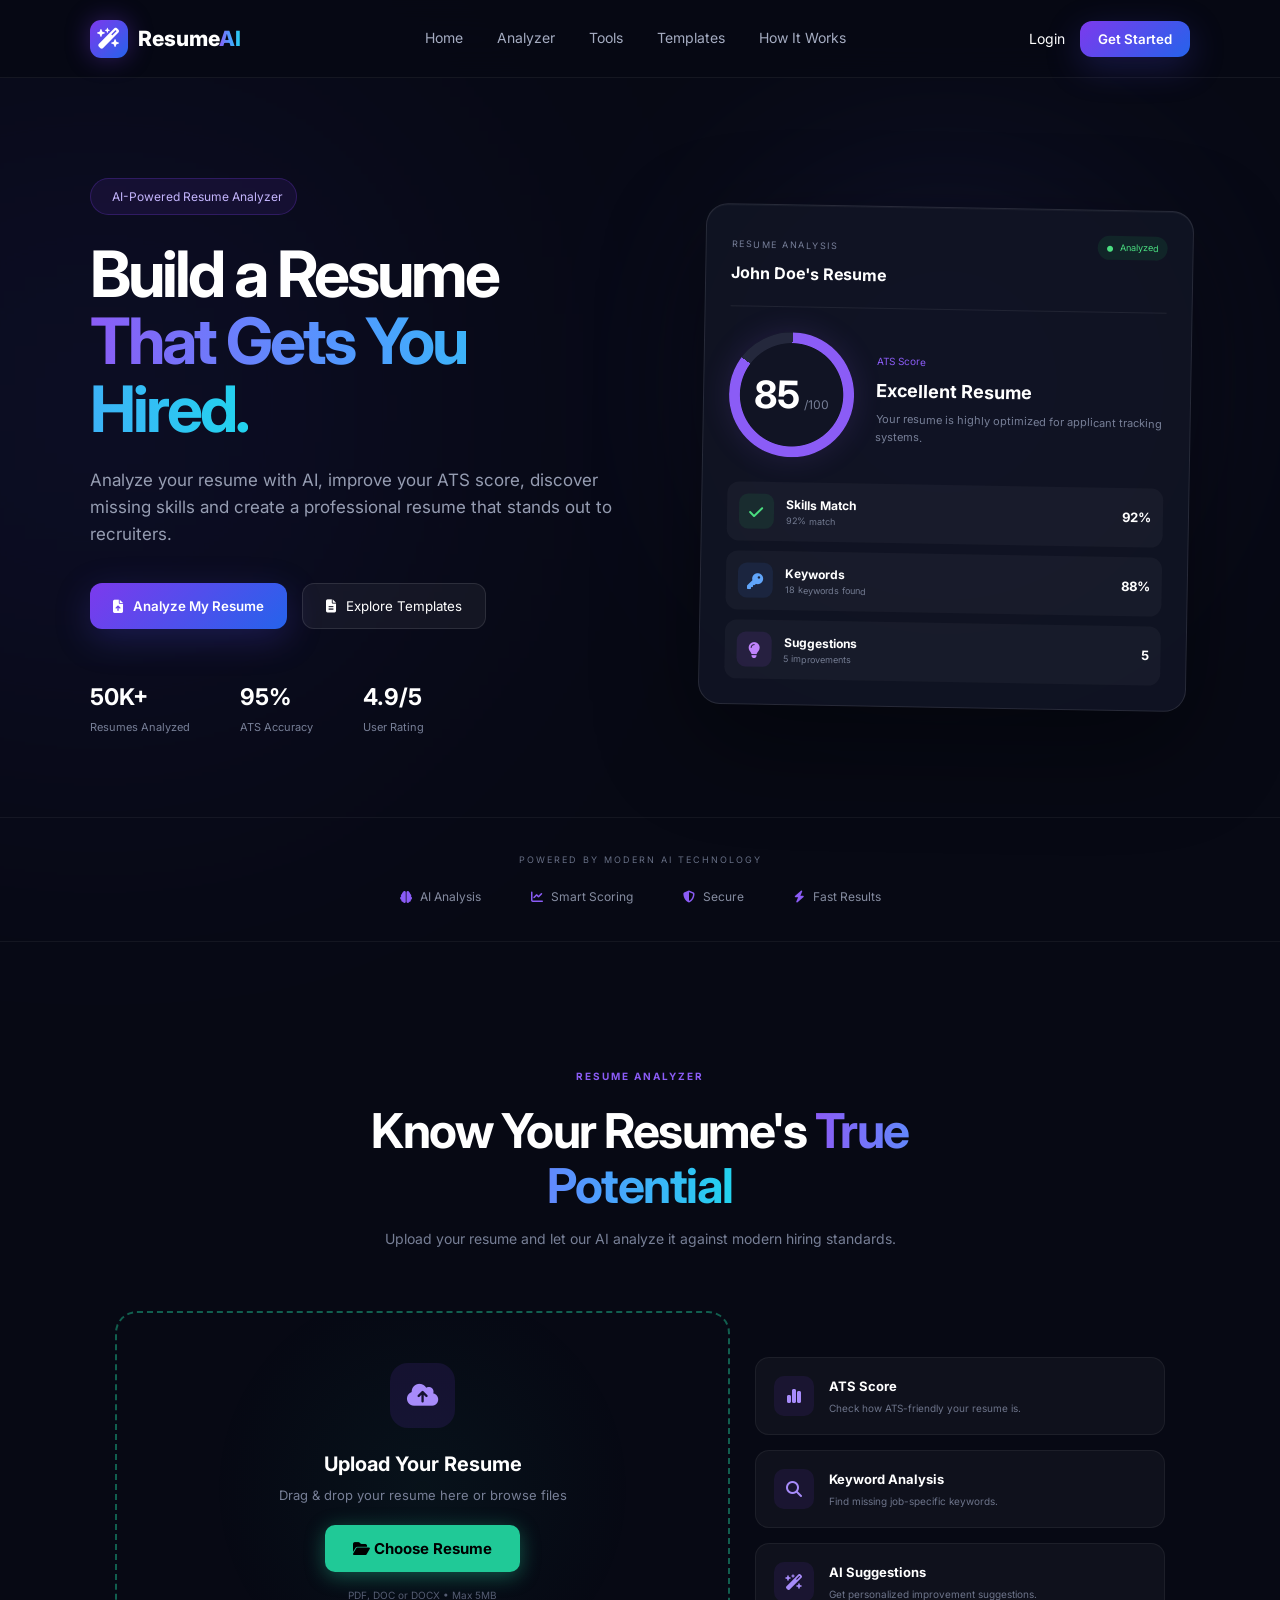
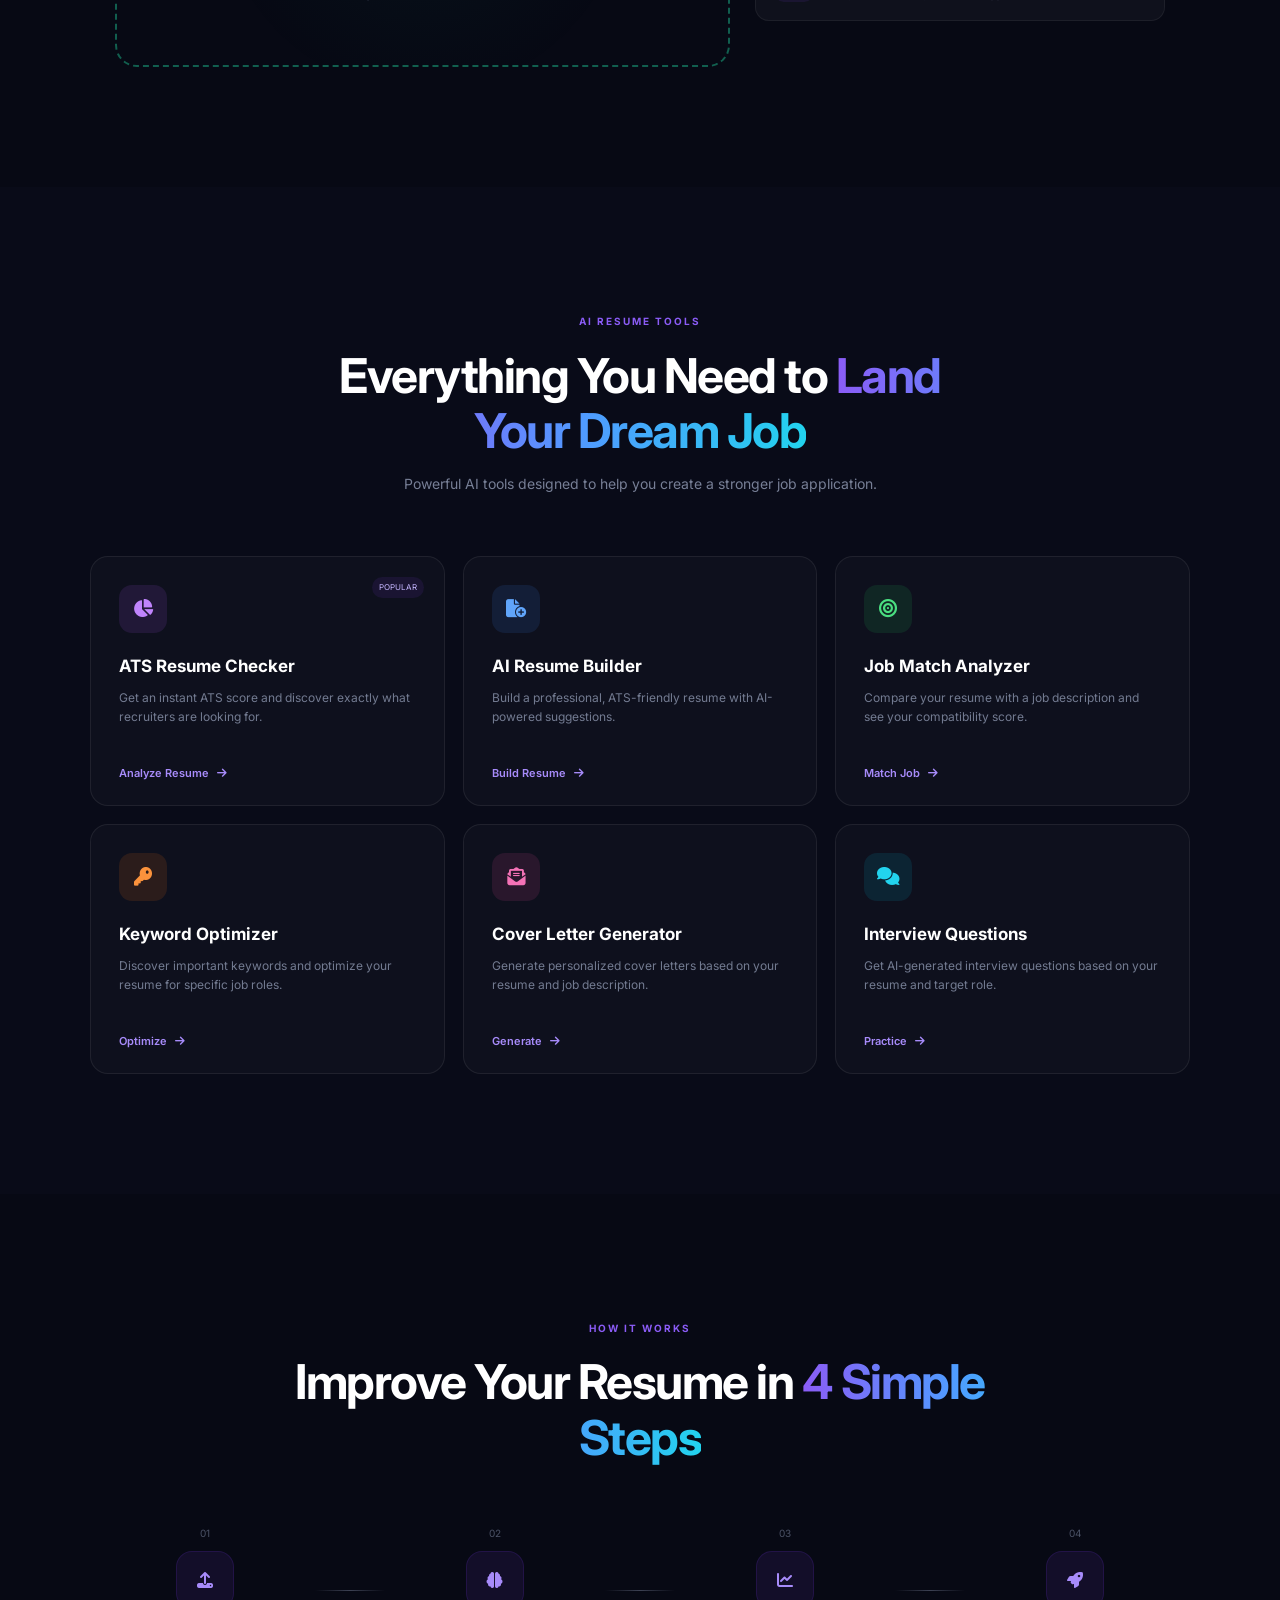
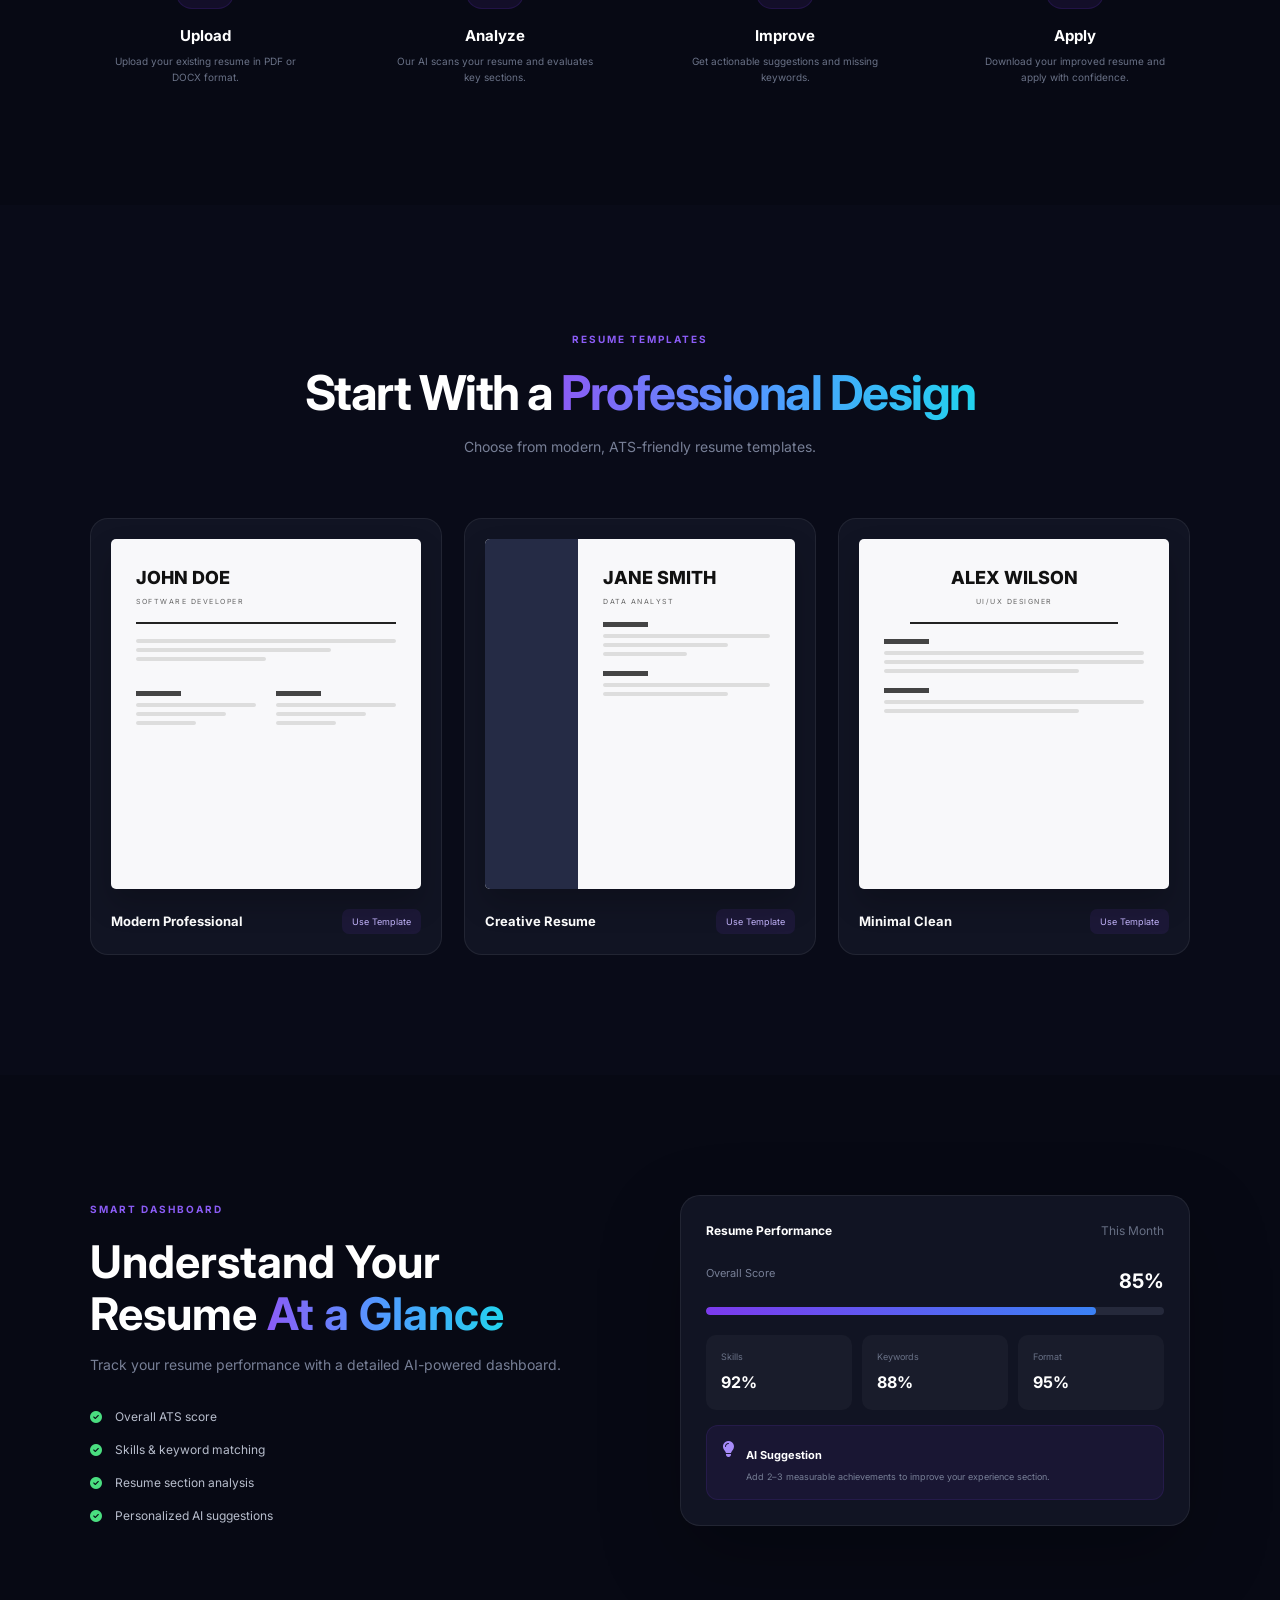
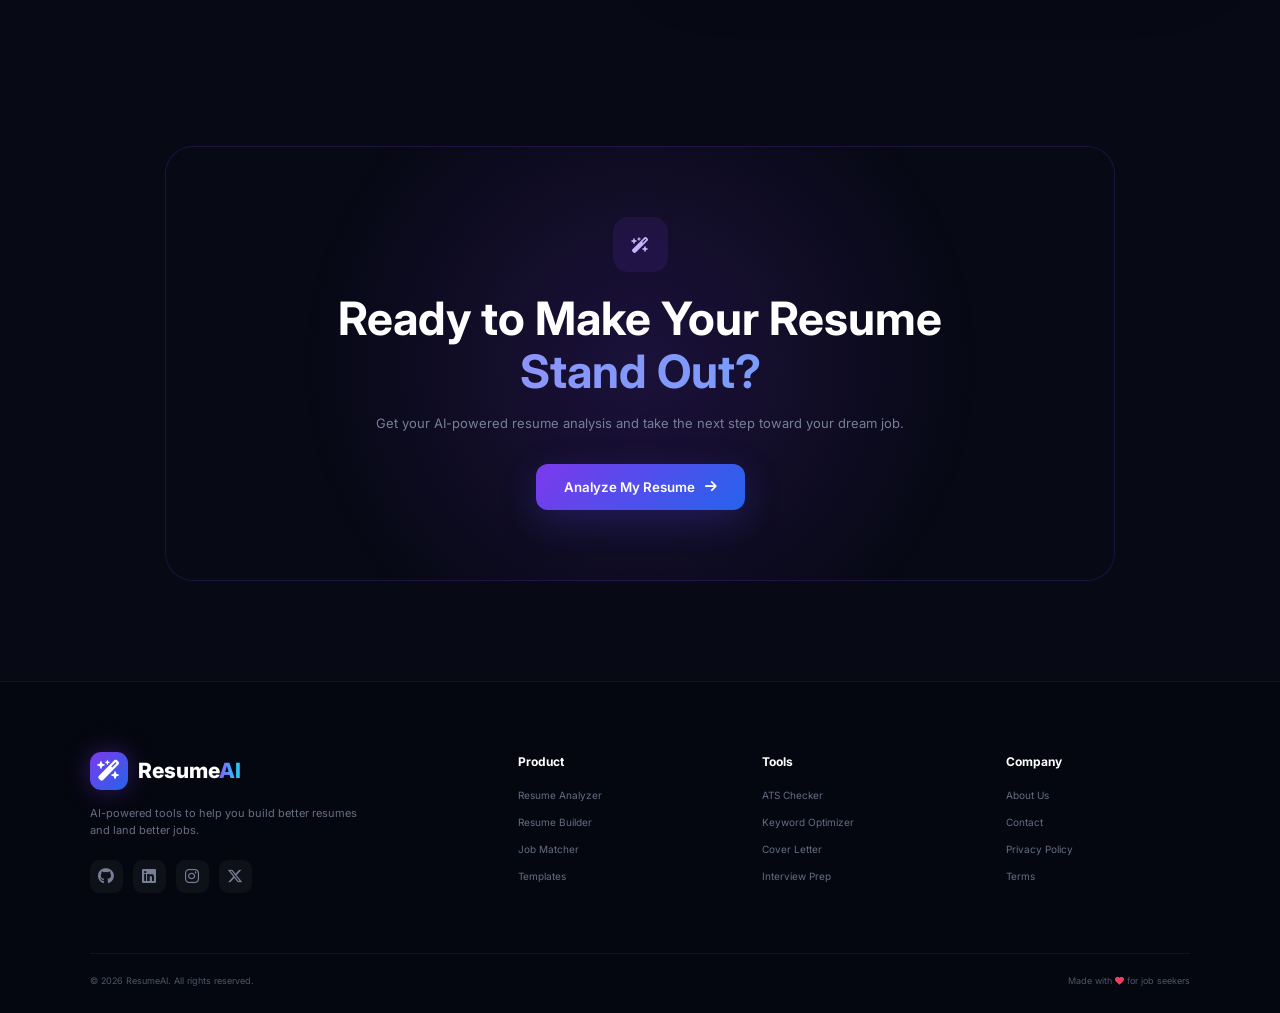
==== commit e7f4674e: "feat(ui): Complete frontend redesign with Bento Box dashboard and Glassmorphism" ====
--- a/frontend/index.html
+++ b/frontend/index.html
@@ -926,6 +926,7 @@
 </footer>
 
 
+<script src="assets/js/api.js"></script>
 <script src="assets/js/script.js"></script>
 
 </body>
--- a/frontend/assets/css/style.css
+++ b/frontend/assets/css/style.css
@@ -606,26 +606,16 @@
 
 .upload-card {
     padding: 50px 30px;
-
     text-align: center;
-
-    border: 1px dashed rgba(139,92,246,0.45);
-
+    border: 2px dashed rgba(32, 201, 151, 0.45);
     border-radius: 22px;
-
-    background:
-        radial-gradient(
-            circle at center,
-            rgba(124,58,237,0.08),
-            transparent 60%
-        );
-
+    background: radial-gradient(circle at center, rgba(32, 201, 151, 0.05), transparent 60%);
     transition: 0.3s;
 }
 
 .upload-card.dragover {
-    border-color: #8b5cf6;
-    background: rgba(124,58,237,0.12);
+    border-color: #20c997;
+    background: rgba(32, 201, 151, 0.1);
 }
 
 .upload-icon {
@@ -662,15 +652,21 @@
 }
 
 .upload-btn {
-    padding: 12px 20px;
-
-    color: white;
-
-    background: #1a1e30;
-
-    border: 1px solid rgba(255,255,255,0.1);
-
+    padding: 14px 28px;
+    color: #000;
+    font-weight: 700;
+    font-size: 15px;
+    background: #20c997;
+    border: none;
     border-radius: 10px;
+    transition: 0.2s;
+    box-shadow: 0 4px 20px rgba(32, 201, 151, 0.4);
+}
+
+.upload-btn:hover {
+    background: #1eb386;
+    transform: translateY(-2px);
+    box-shadow: 0 6px 25px rgba(32, 201, 151, 0.6);
 }
 
 .file-info {
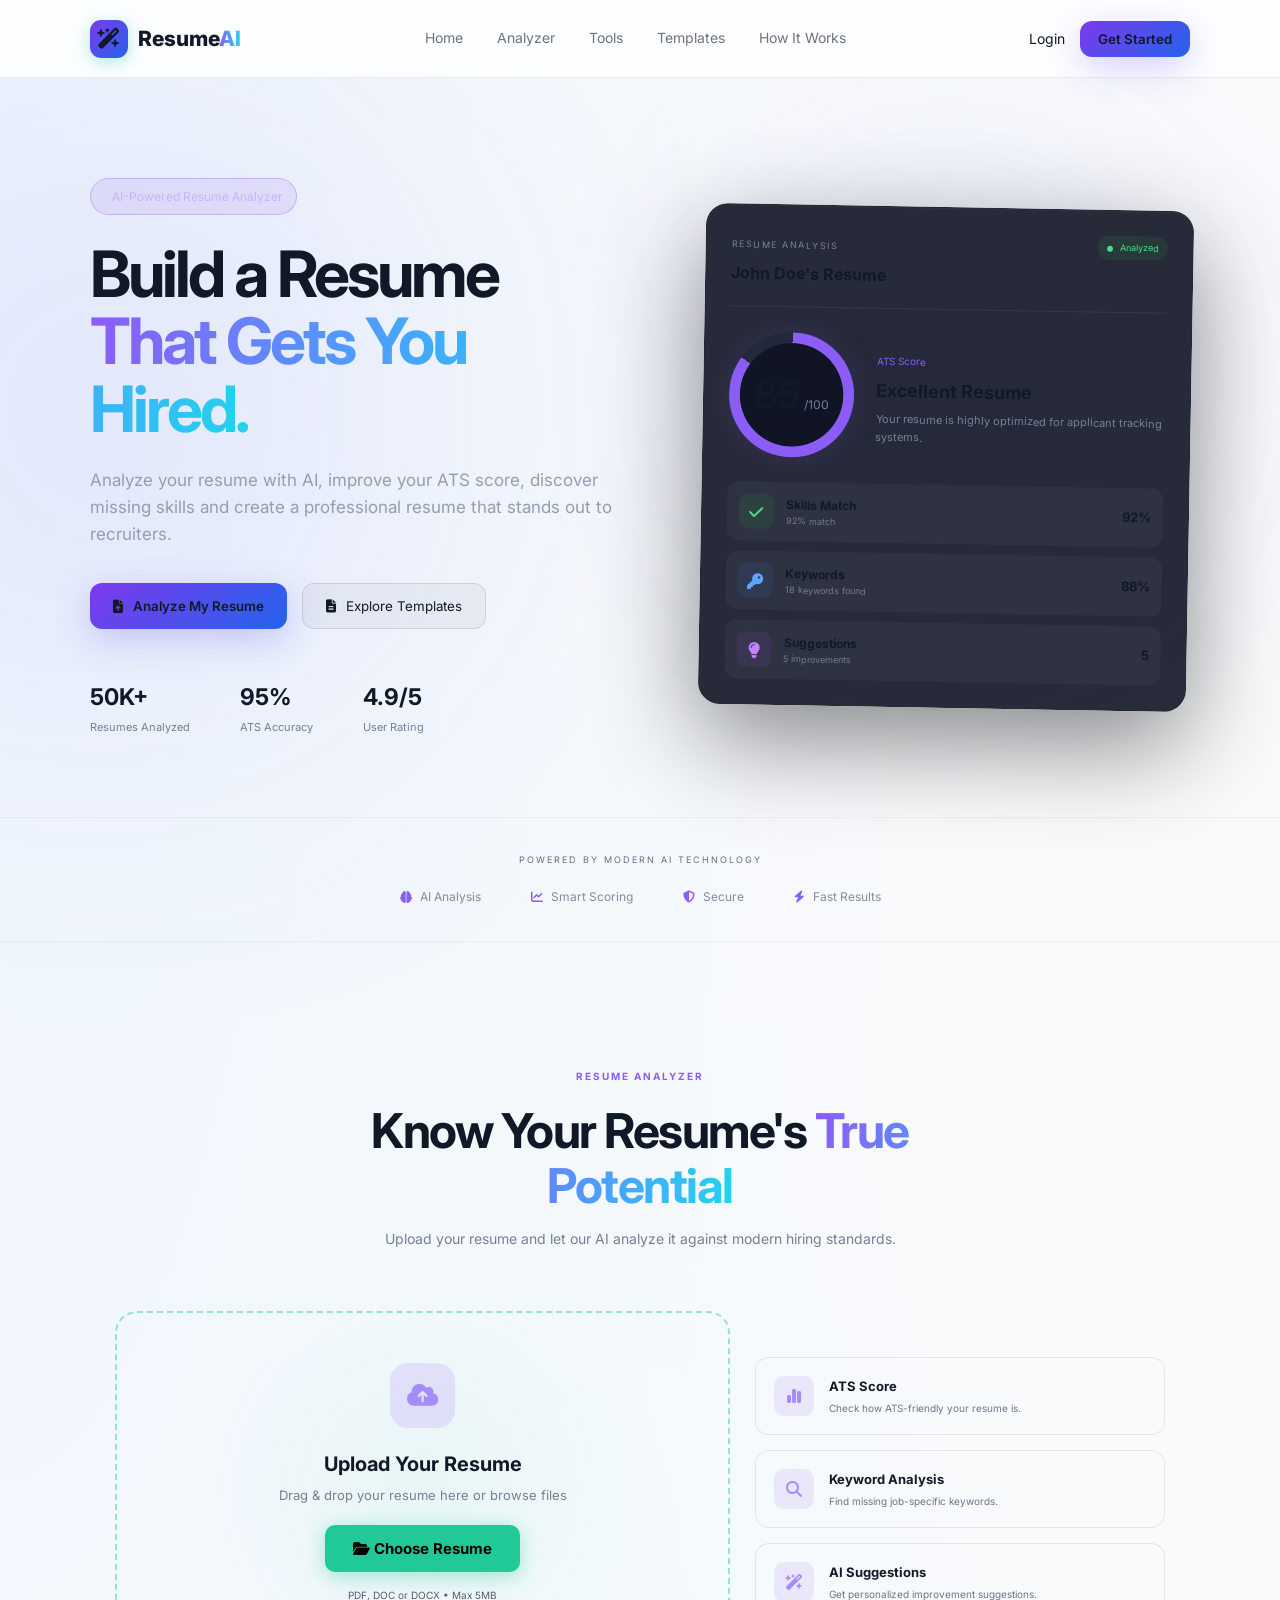
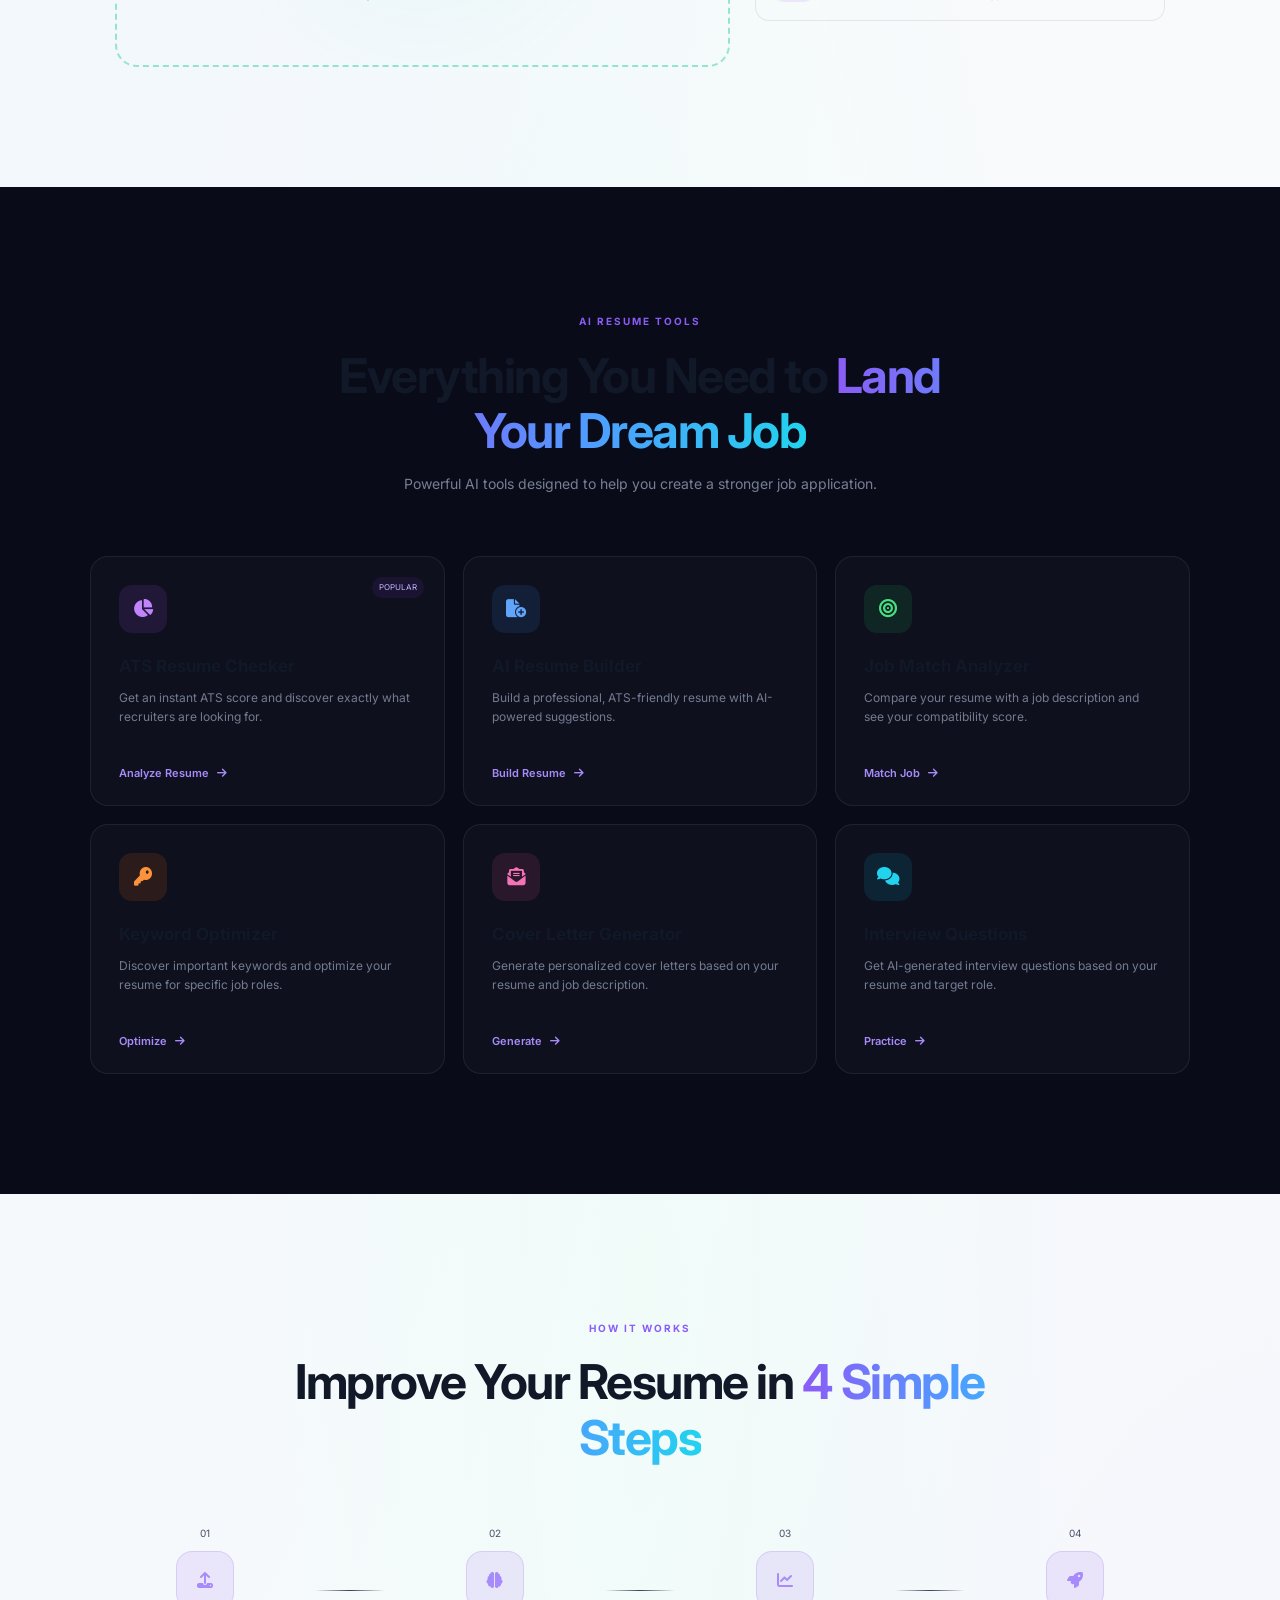
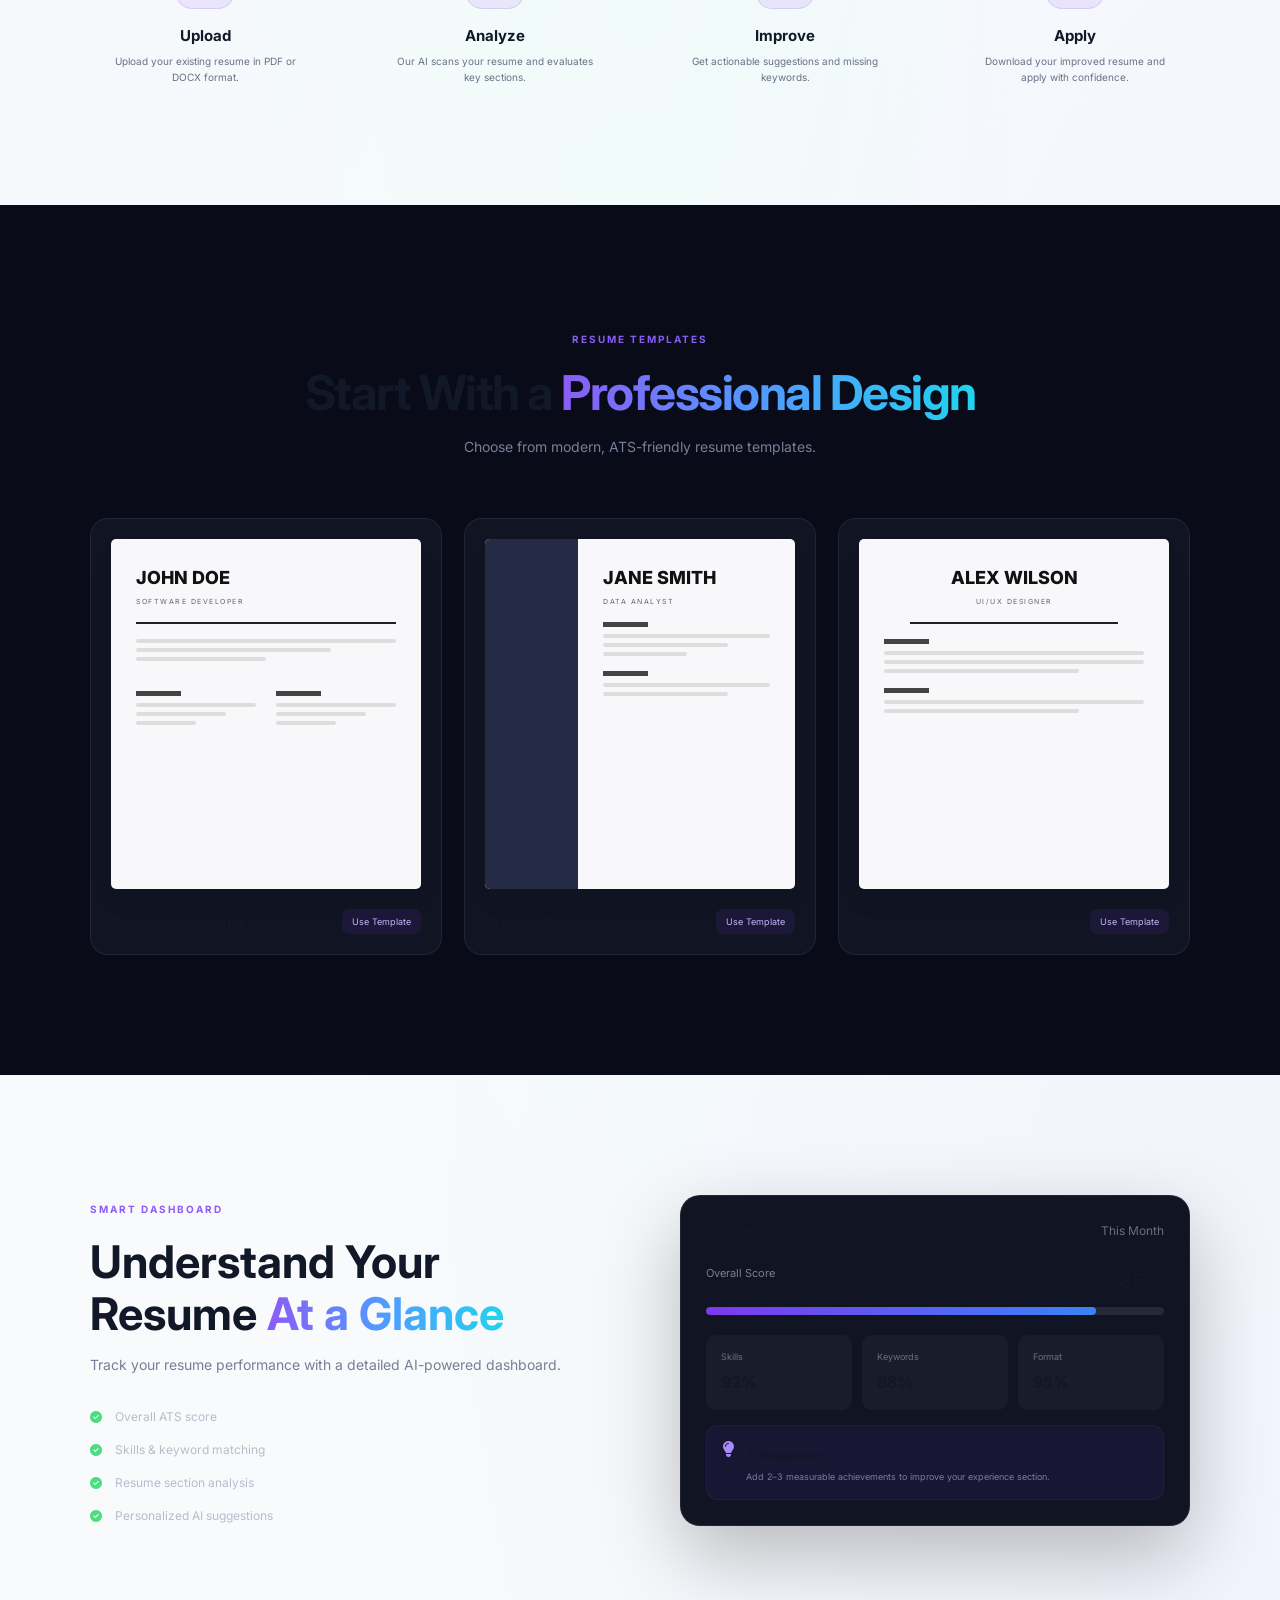
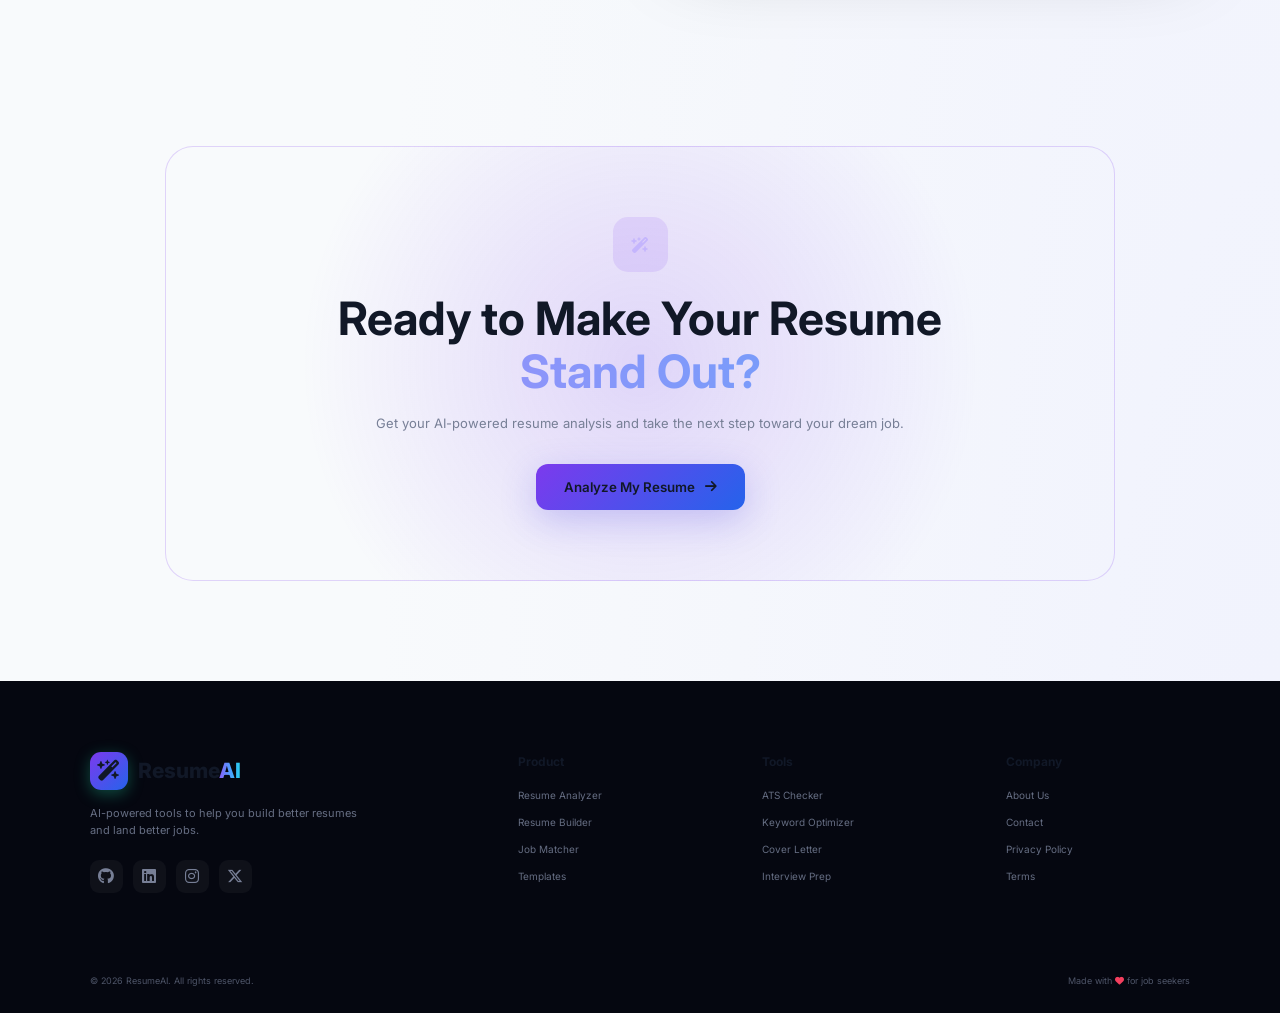
==== commit a41f5701: "feat(ui): Complete Light Theme Enhancv style overhaul and added multi-page standalone tools" ====
--- a/frontend/index.html
+++ b/frontend/index.html
@@ -438,7 +438,7 @@
                 based on your resume and job description.
             </p>
 
-            <button>
+            <button onclick="window.location.href='pages/cover_letter.html'">
                 Generate
                 <i class="fa-solid fa-arrow-right"></i>
             </button>
@@ -459,7 +459,7 @@
                 based on your resume and target role.
             </p>
 
-            <button>
+            <button onclick="window.location.href='pages/interview.html'">
                 Practice
                 <i class="fa-solid fa-arrow-right"></i>
             </button>
@@ -880,8 +880,8 @@
             <h4>Product</h4>
 
             <a href="#analyzer">Resume Analyzer</a>
-            <a href="#tools">Resume Builder</a>
-            <a href="#tools">Job Matcher</a>
+            <a href="#">Resume Builder</a>
+            <a href="pages/job_match.html">Job Matcher</a>
             <a href="#templates">Templates</a>
 
         </div>
@@ -891,10 +891,10 @@
 
             <h4>Tools</h4>
 
-            <a href="#tools">ATS Checker</a>
-            <a href="#tools">Keyword Optimizer</a>
-            <a href="#tools">Cover Letter</a>
-            <a href="#tools">Interview Prep</a>
+            <a href="#analyzer">ATS Checker</a>
+            <a href="#analyzer">Keyword Optimizer</a>
+            <a href="pages/cover_letter.html">Cover Letter</a>
+            <a href="pages/interview.html">Interview Prep</a>
 
         </div>
 
--- a/frontend/assets/css/style.css
+++ b/frontend/assets/css/style.css
@@ -14,10 +14,15 @@
 
 body {
     font-family: "Inter", sans-serif;
-    background: #070914;
-    color: #ffffff;
+    /* Soft mesh gradient background matching Enhancv */
+    background: radial-gradient(at 0% 0%, rgba(225, 240, 255, 0.4) 0px, transparent 50%),
+                radial-gradient(at 100% 100%, rgba(229, 231, 255, 0.4) 0px, transparent 50%),
+                radial-gradient(at 50% 50%, rgba(230, 255, 245, 0.4) 0px, transparent 50%),
+                #f8fafc;
+    color: #111827;
     line-height: 1.6;
     overflow-x: hidden;
+    min-height: 100vh;
 }
 
 a {
@@ -55,10 +60,10 @@
     top: 0;
     z-index: 1000;
 
-    background: rgba(7, 9, 20, 0.82);
+    background: rgba(255, 255, 255, 0.82);
     backdrop-filter: blur(18px);
 
-    border-bottom: 1px solid rgba(255,255,255,0.06);
+    border-bottom: 1px solid rgba(0,0,0,0.08);
 }
 
 .logo {
@@ -86,7 +91,7 @@
         #2563eb
     );
 
-    box-shadow: 0 0 25px rgba(124,58,237,0.35);
+    box-shadow: 0 4px 15px rgba(32,201,151,0.35);
 }
 
 .nav-links {
@@ -96,13 +101,13 @@
 
 .nav-links a {
     font-size: 14px;
-    color: #a5acc1;
+    color: #6b7280;
 
     transition: 0.3s;
 }
 
 .nav-links a:hover {
-    color: #ffffff;
+    color: #111827;
 }
 
 .nav-buttons {
@@ -113,7 +118,7 @@
 
 .login-btn {
     background: transparent;
-    color: #ffffff;
+    color: #111827;
     font-size: 14px;
 }
 
@@ -127,7 +132,7 @@
 
     border-radius: 12px;
 
-    color: #ffffff;
+    color: #111827;
 
     font-weight: 600;
 
@@ -160,11 +165,11 @@
 
     border-radius: 12px;
 
-    color: #ffffff;
-
-    background: rgba(255,255,255,0.05);
-
-    border: 1px solid rgba(255,255,255,0.1);
+    color: #111827;
+
+    background: rgba(0,0,0,0.04);
+
+    border: 1px solid rgba(0,0,0,0.1);
 
     transition: 0.3s;
 }
@@ -177,7 +182,7 @@
     display: none;
 
     background: transparent;
-    color: white;
+    color: #111827;
 
     font-size: 22px;
 }
@@ -335,7 +340,7 @@
 
     background: rgba(17, 20, 36, 0.9);
 
-    border: 1px solid rgba(255,255,255,0.1);
+    border: 1px solid rgba(0,0,0,0.1);
 
     box-shadow:
         0 35px 100px rgba(0,0,0,0.45),
@@ -510,8 +515,8 @@
 .trusted {
     padding: 35px 7%;
 
-    border-top: 1px solid rgba(255,255,255,0.05);
-    border-bottom: 1px solid rgba(255,255,255,0.05);
+    border-top: 1px solid rgba(0,0,0,0.04);
+    border-bottom: 1px solid rgba(0,0,0,0.04);
 
     text-align: center;
 }
@@ -706,7 +711,7 @@
 
     background: rgba(255,255,255,0.035);
 
-    border: 1px solid rgba(255,255,255,0.06);
+    border: 1px solid rgba(0,0,0,0.08);
 }
 
 .upload-feature > i {
@@ -1008,7 +1013,7 @@
 
     overflow: hidden;
 
-    box-shadow: 0 15px 30px rgba(0,0,0,0.2);
+    box-shadow: 0 15px 30px rgba(0,0,0,0.03);
 }
 
 .resume-name {
@@ -1223,7 +1228,7 @@
 }
 
 .dashboard-score strong {
-    color: white;
+    color: #111827;
     font-size: 20px;
 }
 
@@ -1406,7 +1411,7 @@
 ========================= */
 
 footer {
-    border-top: 1px solid rgba(255,255,255,0.06);
+    border-top: 1px solid rgba(0,0,0,0.08);
 
     padding: 70px 7% 25px;
 
@@ -1461,7 +1466,7 @@
 }
 
 .social-icons a:hover {
-    color: white;
+    color: #111827;
     background: rgba(124,58,237,0.2);
 }
 
@@ -1488,7 +1493,7 @@
 }
 
 .footer-column a:hover {
-    color: white;
+    color: #111827;
 }
 
 .footer-bottom {
@@ -1498,7 +1503,7 @@
 
     padding-top: 20px;
 
-    border-top: 1px solid rgba(255,255,255,0.05);
+    border-top: 1px solid rgba(0,0,0,0.04);
 
     display: flex;
 
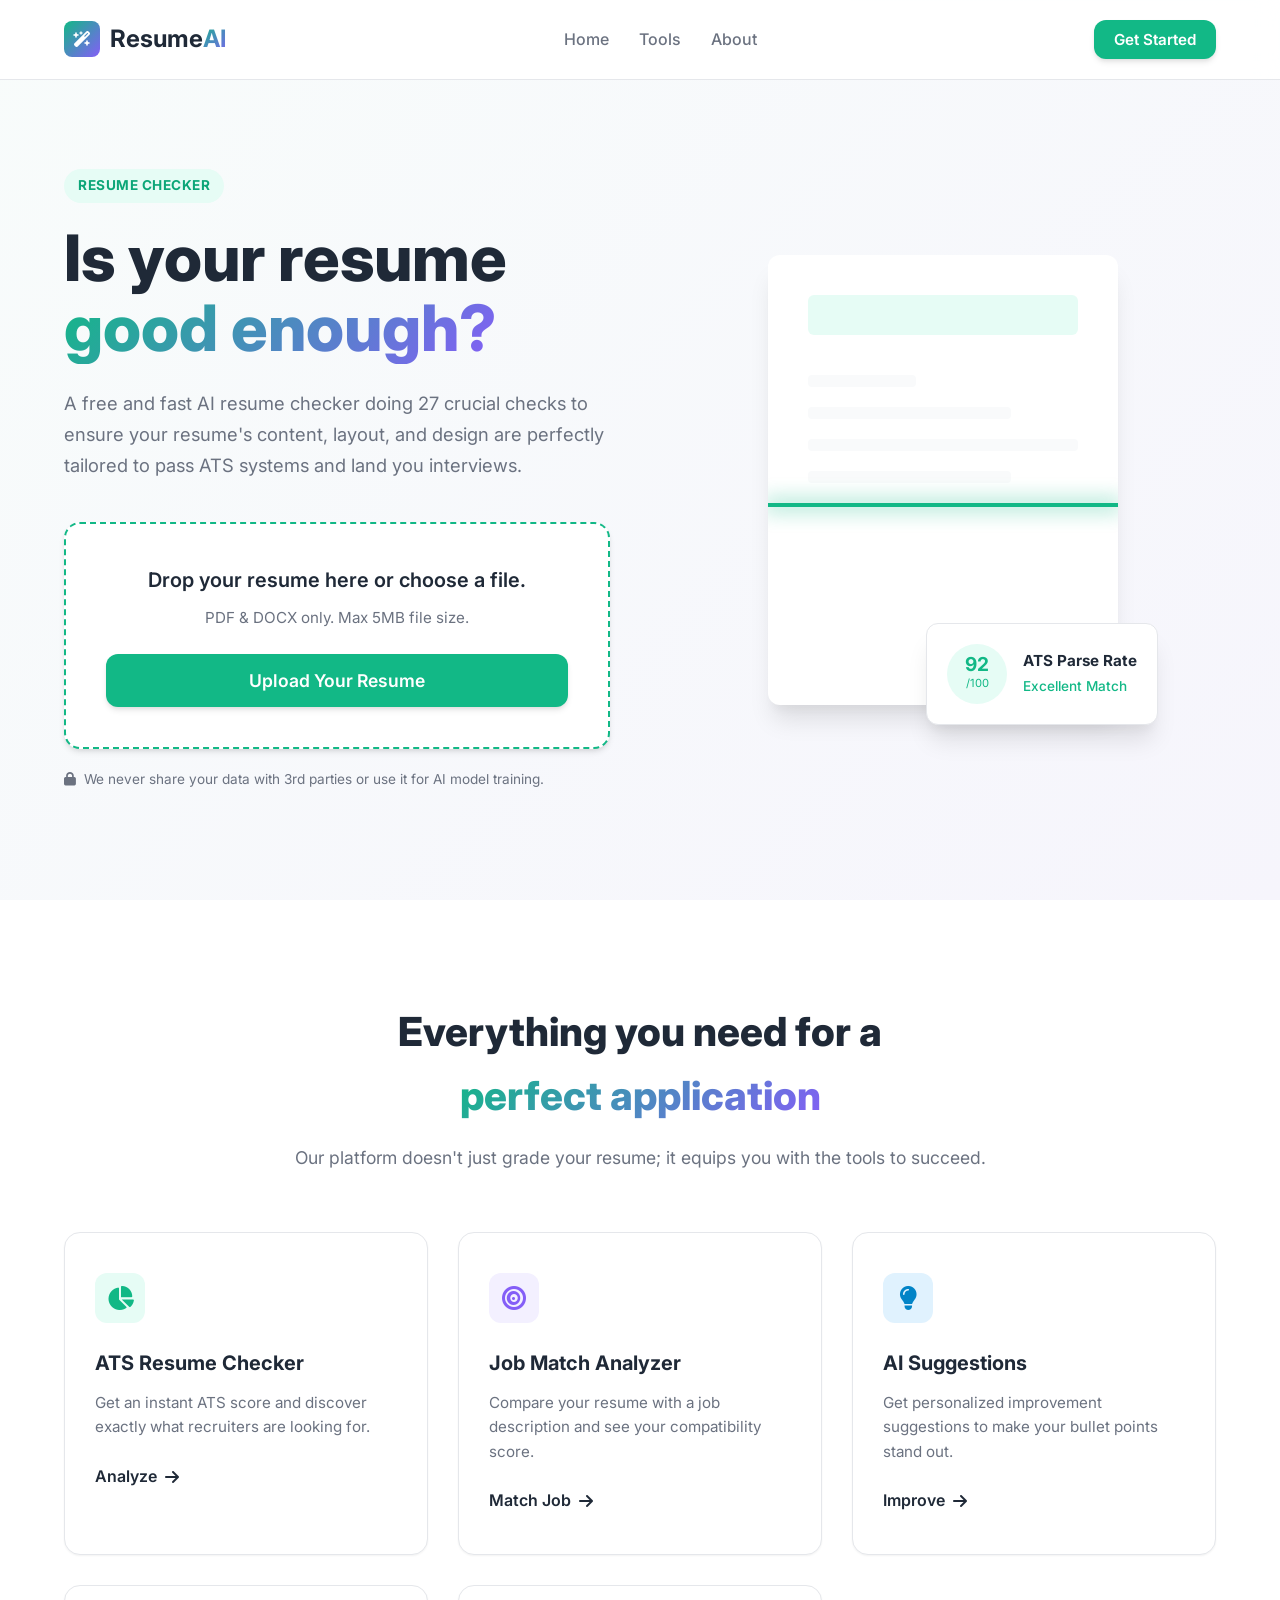
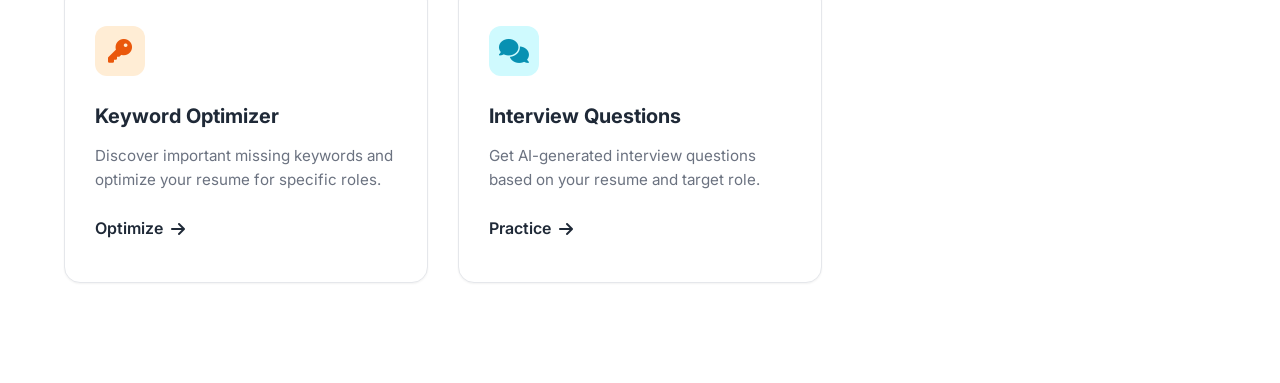
==== commit ef01317a: "feat(ui): redesign frontend to professional light theme" ====
--- a/frontend/index.html
+++ b/frontend/index.html
@@ -3,9 +3,8 @@
 <head>
     <meta charset="UTF-8">
     <meta name="viewport" content="width=device-width, initial-scale=1.0">
-
-    <title>ResumeAI - AI Resume Analyzer</title>
-
+    <title>ResumeAI - Free AI Resume Checker</title>
+    
     <link rel="stylesheet" href="assets/css/style.css">
 
     <!-- Google Font -->
@@ -14,920 +13,153 @@
     <link href="https://fonts.googleapis.com/css2?family=Inter:wght@400;500;600;700;800&display=swap" rel="stylesheet">
 
     <!-- Icons -->
-    <link rel="stylesheet"
-          href="https://cdnjs.cloudflare.com/ajax/libs/font-awesome/6.5.2/css/all.min.css">
+    <link rel="stylesheet" href="https://cdnjs.cloudflare.com/ajax/libs/font-awesome/6.5.2/css/all.min.css">
 </head>
-
 <body>
 
-<!-- ================= NAVBAR ================= -->
+    <!-- ================= NAVBAR ================= -->
+    <header class="navbar">
+        <div class="logo">
+            <div class="logo-icon">
+                <i class="fa-solid fa-wand-magic-sparkles"></i>
+            </div>
+            <span>Resume<span class="gradient-text">AI</span></span>
+        </div>
+        <nav class="nav-links">
+            <a href="#hero">Home</a>
+            <a href="#features">Tools</a>
+            <a href="#about">About</a>
+        </nav>
+        <div class="nav-buttons">
+            <button class="primary-btn small-btn" onclick="scrollToUpload()">
+                Get Started
+            </button>
+        </div>
+    </header>
 
-<header class="navbar">
+    <!-- ================= HERO ================= -->
+    <section class="hero-light" id="hero">
+        <div class="hero-container">
+            <div class="hero-text-content">
+                <div class="badge">Resume Checker</div>
+                <h1>
+                    Is your resume <br>
+                    <span class="gradient-text">good enough?</span>
+                </h1>
+                <p class="hero-subtitle">
+                    A free and fast AI resume checker doing 27 crucial checks to ensure your resume's content, layout, and design are perfectly tailored to pass ATS systems and land you interviews.
+                </p>
 
-    <div class="logo">
-        <div class="logo-icon">
-            <i class="fa-solid fa-wand-magic-sparkles"></i>
-        </div>
-        <span>Resume<span class="gradient-text">AI</span></span>
-    </div>
-
-    <nav class="nav-links" id="navLinks">
-        <a href="#home">Home</a>
-        <a href="#analyzer">Analyzer</a>
-        <a href="#tools">Tools</a>
-        <a href="#templates">Templates</a>
-        <a href="#how-it-works">How It Works</a>
-    </nav>
-
-    <div class="nav-buttons">
-        <button class="login-btn">Login</button>
-        <button class="primary-btn small-btn" onclick="scrollToAnalyzer()">
-            Get Started
-        </button>
-    </div>
-
-    <button class="menu-btn" id="menuBtn">
-        <i class="fa-solid fa-bars"></i>
-    </button>
-
-</header>
-
-
-<!-- ================= HERO ================= -->
-
-<section class="hero" id="home">
-
-    <div class="hero-content">
-
-        <div class="hero-badge">
-            <i class="fa-solid fa-sparkles"></i>
-            AI-Powered Resume Analyzer
-        </div>
-
-        <h1>
-            Build a Resume
-            <span class="gradient-text">That Gets You Hired.</span>
-        </h1>
-
-        <p>
-            Analyze your resume with AI, improve your ATS score,
-            discover missing skills and create a professional resume
-            that stands out to recruiters.
-        </p>
-
-        <div class="hero-buttons">
-
-            <button class="primary-btn" onclick="scrollToAnalyzer()">
-                <i class="fa-solid fa-file-arrow-up"></i>
-                Analyze My Resume
-            </button>
-
-            <button class="secondary-btn" onclick="scrollToTemplates()">
-                <i class="fa-solid fa-file-lines"></i>
-                Explore Templates
-            </button>
-
-        </div>
-
-        <div class="hero-stats">
-
-            <div>
-                <strong>50K+</strong>
-                <span>Resumes Analyzed</span>
-            </div>
-
-            <div>
-                <strong>95%</strong>
-                <span>ATS Accuracy</span>
-            </div>
-
-            <div>
-                <strong>4.9/5</strong>
-                <span>User Rating</span>
-            </div>
-
-        </div>
-
-    </div>
-
-
-    <!-- Resume Dashboard Preview -->
-
-    <div class="hero-preview">
-
-        <div class="glow"></div>
-
-        <div class="dashboard-card">
-
-            <div class="dashboard-top">
-
-                <div>
-                    <span class="mini-label">RESUME ANALYSIS</span>
-                    <h3>John Doe's Resume</h3>
-                </div>
-
-                <div class="status">
-                    <i class="fa-solid fa-circle"></i>
-                    Analyzed
-                </div>
-
-            </div>
-
-
-            <div class="score-area">
-
-                <div class="score-circle">
-                    <div>
-                        <strong>85</strong>
-                        <span>/100</span>
+                <div class="upload-dropzone" id="uploadDropzone">
+                    <div id="dropzoneContent">
+                        <p class="dropzone-text">Drop your resume here or choose a file.</p>
+                        <p class="dropzone-subtext">PDF & DOCX only. Max 5MB file size.</p>
+                        <button class="primary-btn upload-btn" onclick="document.getElementById('resumeInput').click()">
+                            Upload Your Resume
+                        </button>
                     </div>
-                </div>
-
-                <div class="score-info">
-
-                    <span class="score-title">ATS Score</span>
-
-                    <h3>Excellent Resume</h3>
-
-                    <p>
-                        Your resume is highly optimized
-                        for applicant tracking systems.
-                    </p>
-
-                </div>
-
-            </div>
-
-
-            <div class="analysis-list">
-
-                <div class="analysis-item">
-                    <div class="item-icon green">
-                        <i class="fa-solid fa-check"></i>
+                    
+                    <div id="fileSelectedState" style="display: none;">
+                        <i class="fa-solid fa-file-pdf file-icon"></i>
+                        <p id="uploadedFileName" class="uploaded-filename">resume.pdf</p>
+                        <button class="primary-btn analyze-btn" onclick="analyzeResume()">
+                            <i class="fa-solid fa-magnifying-glass-chart"></i> Analyze Resume
+                        </button>
+                        <button class="text-btn cancel-btn" onclick="resetUpload()">Cancel</button>
                     </div>
 
-                    <div>
-                        <strong>Skills Match</strong>
-                        <span>92% match</span>
-                    </div>
-
-                    <b>92%</b>
+                    <input type="file" id="resumeInput" accept=".pdf,.doc,.docx" hidden onchange="handleFileUpload(this)">
                 </div>
-
-
-                <div class="analysis-item">
-                    <div class="item-icon blue">
-                        <i class="fa-solid fa-key"></i>
-                    </div>
-
-                    <div>
-                        <strong>Keywords</strong>
-                        <span>18 keywords found</span>
-                    </div>
-
-                    <b>88%</b>
-                </div>
-
-
-                <div class="analysis-item">
-                    <div class="item-icon purple">
-                        <i class="fa-solid fa-lightbulb"></i>
-                    </div>
-
-                    <div>
-                        <strong>Suggestions</strong>
-                        <span>5 improvements</span>
-                    </div>
-
-                    <b>5</b>
-                </div>
-
-            </div>
-
-        </div>
-
-    </div>
-
-</section>
-
-
-<!-- ================= LOGOS ================= -->
-
-<section class="trusted">
-
-    <p>POWERED BY MODERN AI TECHNOLOGY</p>
-
-    <div class="trusted-items">
-        <span><i class="fa-solid fa-brain"></i> AI Analysis</span>
-        <span><i class="fa-solid fa-chart-line"></i> Smart Scoring</span>
-        <span><i class="fa-solid fa-shield-halved"></i> Secure</span>
-        <span><i class="fa-solid fa-bolt"></i> Fast Results</span>
-    </div>
-
-</section>
-
-
-<!-- ================= ANALYZER ================= -->
-
-<section class="analyzer-section" id="analyzer">
-
-    <div class="section-heading">
-
-        <span class="section-tag">RESUME ANALYZER</span>
-
-        <h2>
-            Know Your Resume's
-            <span class="gradient-text">True Potential</span>
-        </h2>
-
-        <p>
-            Upload your resume and let our AI analyze it
-            against modern hiring standards.
-        </p>
-
-    </div>
-
-
-    <div class="upload-container">
-
-        <div class="upload-card" id="uploadCard">
-
-            <div class="upload-icon">
-                <i class="fa-solid fa-cloud-arrow-up"></i>
-            </div>
-
-            <h3>Upload Your Resume</h3>
-
-            <p>
-                Drag & drop your resume here or browse files
-            </p>
-
-            <input type="file" id="resumeInput" accept=".pdf,.doc,.docx">
-
-            <button class="upload-btn" onclick="document.getElementById('resumeInput').click()">
-                <i class="fa-solid fa-folder-open"></i>
-                Choose Resume
-            </button>
-
-            <span class="file-info">
-                PDF, DOC or DOCX • Max 5MB
-            </span>
-
-            <div id="fileName" class="file-name"></div>
-
-        </div>
-
-
-        <div class="upload-features">
-
-            <div class="upload-feature">
-                <i class="fa-solid fa-chart-simple"></i>
-
-                <div>
-                    <h4>ATS Score</h4>
-                    <p>Check how ATS-friendly your resume is.</p>
-                </div>
-            </div>
-
-
-            <div class="upload-feature">
-                <i class="fa-solid fa-magnifying-glass"></i>
-
-                <div>
-                    <h4>Keyword Analysis</h4>
-                    <p>Find missing job-specific keywords.</p>
-                </div>
-            </div>
-
-
-            <div class="upload-feature">
-                <i class="fa-solid fa-wand-magic-sparkles"></i>
-
-                <div>
-                    <h4>AI Suggestions</h4>
-                    <p>Get personalized improvement suggestions.</p>
-                </div>
-            </div>
-
-        </div>
-
-    </div>
-
-</section>
-
-
-<!-- ================= TOOLS ================= -->
-
-<section class="tools-section" id="tools">
-
-    <div class="section-heading">
-
-        <span class="section-tag">AI RESUME TOOLS</span>
-
-        <h2>
-            Everything You Need to
-            <span class="gradient-text">Land Your Dream Job</span>
-        </h2>
-
-        <p>
-            Powerful AI tools designed to help you create
-            a stronger job application.
-        </p>
-
-    </div>
-
-
-    <div class="tools-grid">
-
-        <div class="tool-card featured">
-
-            <div class="tool-icon purple-bg">
-                <i class="fa-solid fa-chart-pie"></i>
-            </div>
-
-            <span class="popular">POPULAR</span>
-
-            <h3>ATS Resume Checker</h3>
-
-            <p>
-                Get an instant ATS score and discover exactly
-                what recruiters are looking for.
-            </p>
-
-            <button onclick="scrollToAnalyzer()">
-                Analyze Resume
-                <i class="fa-solid fa-arrow-right"></i>
-            </button>
-
-        </div>
-
-
-        <div class="tool-card">
-
-            <div class="tool-icon blue-bg">
-                <i class="fa-solid fa-file-circle-plus"></i>
-            </div>
-
-            <h3>AI Resume Builder</h3>
-
-            <p>
-                Build a professional, ATS-friendly resume
-                with AI-powered suggestions.
-            </p>
-
-            <button>
-                Build Resume
-                <i class="fa-solid fa-arrow-right"></i>
-            </button>
-
-        </div>
-
-
-        <div class="tool-card">
-
-            <div class="tool-icon green-bg">
-                <i class="fa-solid fa-bullseye"></i>
-            </div>
-
-            <h3>Job Match Analyzer</h3>
-
-            <p>
-                Compare your resume with a job description
-                and see your compatibility score.
-            </p>
-
-            <button>
-                Match Job
-                <i class="fa-solid fa-arrow-right"></i>
-            </button>
-
-        </div>
-
-
-        <div class="tool-card">
-
-            <div class="tool-icon orange-bg">
-                <i class="fa-solid fa-key"></i>
-            </div>
-
-            <h3>Keyword Optimizer</h3>
-
-            <p>
-                Discover important keywords and optimize
-                your resume for specific job roles.
-            </p>
-
-            <button>
-                Optimize
-                <i class="fa-solid fa-arrow-right"></i>
-            </button>
-
-        </div>
-
-
-        <div class="tool-card">
-
-            <div class="tool-icon pink-bg">
-                <i class="fa-solid fa-envelope-open-text"></i>
-            </div>
-
-            <h3>Cover Letter Generator</h3>
-
-            <p>
-                Generate personalized cover letters
-                based on your resume and job description.
-            </p>
-
-            <button onclick="window.location.href='pages/cover_letter.html'">
-                Generate
-                <i class="fa-solid fa-arrow-right"></i>
-            </button>
-
-        </div>
-
-
-        <div class="tool-card">
-
-            <div class="tool-icon cyan-bg">
-                <i class="fa-solid fa-comments"></i>
-            </div>
-
-            <h3>Interview Questions</h3>
-
-            <p>
-                Get AI-generated interview questions
-                based on your resume and target role.
-            </p>
-
-            <button onclick="window.location.href='pages/interview.html'">
-                Practice
-                <i class="fa-solid fa-arrow-right"></i>
-            </button>
-
-        </div>
-
-    </div>
-
-</section>
-
-
-<!-- ================= HOW IT WORKS ================= -->
-
-<section class="how-section" id="how-it-works">
-
-    <div class="section-heading">
-
-        <span class="section-tag">HOW IT WORKS</span>
-
-        <h2>
-            Improve Your Resume in
-            <span class="gradient-text">4 Simple Steps</span>
-        </h2>
-
-    </div>
-
-
-    <div class="steps">
-
-        <div class="step">
-
-            <div class="step-number">01</div>
-
-            <div class="step-icon">
-                <i class="fa-solid fa-upload"></i>
-            </div>
-
-            <h3>Upload</h3>
-
-            <p>
-                Upload your existing resume in PDF or DOCX format.
-            </p>
-
-        </div>
-
-
-        <div class="step-line"></div>
-
-
-        <div class="step">
-
-            <div class="step-number">02</div>
-
-            <div class="step-icon">
-                <i class="fa-solid fa-brain"></i>
-            </div>
-
-            <h3>Analyze</h3>
-
-            <p>
-                Our AI scans your resume and evaluates key sections.
-            </p>
-
-        </div>
-
-
-        <div class="step-line"></div>
-
-
-        <div class="step">
-
-            <div class="step-number">03</div>
-
-            <div class="step-icon">
-                <i class="fa-solid fa-chart-line"></i>
-            </div>
-
-            <h3>Improve</h3>
-
-            <p>
-                Get actionable suggestions and missing keywords.
-            </p>
-
-        </div>
-
-
-        <div class="step-line"></div>
-
-
-        <div class="step">
-
-            <div class="step-number">04</div>
-
-            <div class="step-icon">
-                <i class="fa-solid fa-rocket"></i>
-            </div>
-
-            <h3>Apply</h3>
-
-            <p>
-                Download your improved resume and apply with confidence.
-            </p>
-
-        </div>
-
-    </div>
-
-</section>
-
-
-<!-- ================= TEMPLATES ================= -->
-
-<section class="templates-section" id="templates">
-
-    <div class="section-heading">
-
-        <span class="section-tag">RESUME TEMPLATES</span>
-
-        <h2>
-            Start With a
-            <span class="gradient-text">Professional Design</span>
-        </h2>
-
-        <p>
-            Choose from modern, ATS-friendly resume templates.
-        </p>
-
-    </div>
-
-
-    <div class="template-grid">
-
-        <div class="template-card">
-
-            <div class="resume-preview template-one">
-
-                <div class="resume-name">JOHN DOE</div>
-                <div class="resume-role">SOFTWARE DEVELOPER</div>
-
-                <div class="resume-line"></div>
-
-                <div class="fake-line long"></div>
-                <div class="fake-line medium"></div>
-                <div class="fake-line short"></div>
-
-                <div class="resume-columns">
-
-                    <div>
-                        <div class="fake-heading"></div>
-                        <div class="fake-line long"></div>
-                        <div class="fake-line medium"></div>
-                        <div class="fake-line short"></div>
-                    </div>
-
-                    <div>
-                        <div class="fake-heading"></div>
-                        <div class="fake-line long"></div>
-                        <div class="fake-line medium"></div>
-                        <div class="fake-line short"></div>
-                    </div>
-
-                </div>
-
-            </div>
-
-            <div class="template-info">
-                <h3>Modern Professional</h3>
-                <button>Use Template</button>
-            </div>
-
-        </div>
-
-
-        <div class="template-card">
-
-            <div class="resume-preview template-two">
-
-                <div class="resume-sidebar"></div>
-
-                <div class="resume-content">
-
-                    <div class="resume-name">JANE SMITH</div>
-
-                    <div class="resume-role">
-                        DATA ANALYST
-                    </div>
-
-                    <div class="fake-heading"></div>
-
-                    <div class="fake-line long"></div>
-                    <div class="fake-line medium"></div>
-                    <div class="fake-line short"></div>
-
-                    <div class="fake-heading"></div>
-
-                    <div class="fake-line long"></div>
-                    <div class="fake-line medium"></div>
-
-                </div>
-
-            </div>
-
-            <div class="template-info">
-                <h3>Creative Resume</h3>
-                <button>Use Template</button>
-            </div>
-
-        </div>
-
-
-        <div class="template-card">
-
-            <div class="resume-preview template-three">
-
-                <div class="resume-name">ALEX WILSON</div>
-
-                <div class="resume-role">
-                    UI/UX DESIGNER
-                </div>
-
-                <div class="resume-line"></div>
-
-                <div class="fake-heading"></div>
-
-                <div class="fake-line long"></div>
-                <div class="fake-line long"></div>
-                <div class="fake-line medium"></div>
-
-                <div class="fake-heading"></div>
-
-                <div class="fake-line long"></div>
-                <div class="fake-line medium"></div>
-
-            </div>
-
-            <div class="template-info">
-                <h3>Minimal Clean</h3>
-                <button>Use Template</button>
-            </div>
-
-        </div>
-
-    </div>
-
-</section>
-
-
-<!-- ================= DASHBOARD ================= -->
-
-<section class="dashboard-section">
-
-    <div class="dashboard-content">
-
-        <span class="section-tag">SMART DASHBOARD</span>
-
-        <h2>
-            Understand Your Resume
-            <span class="gradient-text">At a Glance</span>
-        </h2>
-
-        <p>
-            Track your resume performance with a detailed
-            AI-powered dashboard.
-        </p>
-
-        <div class="dashboard-points">
-
-            <div>
-                <i class="fa-solid fa-circle-check"></i>
-                Overall ATS score
-            </div>
-
-            <div>
-                <i class="fa-solid fa-circle-check"></i>
-                Skills & keyword matching
-            </div>
-
-            <div>
-                <i class="fa-solid fa-circle-check"></i>
-                Resume section analysis
-            </div>
-
-            <div>
-                <i class="fa-solid fa-circle-check"></i>
-                Personalized AI suggestions
-            </div>
-
-        </div>
-
-    </div>
-
-
-    <div class="mini-dashboard">
-
-        <div class="mini-dashboard-header">
-            <strong>Resume Performance</strong>
-            <span>This Month</span>
-        </div>
-
-        <div class="dashboard-score">
-
-            <div>
-                <span>Overall Score</span>
-                <strong>85%</strong>
-            </div>
-
-            <div class="progress">
-                <div class="progress-fill"></div>
-            </div>
-
-        </div>
-
-
-        <div class="metrics">
-
-            <div>
-                <span>Skills</span>
-                <strong>92%</strong>
-            </div>
-
-            <div>
-                <span>Keywords</span>
-                <strong>88%</strong>
-            </div>
-
-            <div>
-                <span>Format</span>
-                <strong>95%</strong>
-            </div>
-
-        </div>
-
-
-        <div class="suggestion">
-
-            <i class="fa-solid fa-lightbulb"></i>
-
-            <div>
-                <strong>AI Suggestion</strong>
-                <p>
-                    Add 2–3 measurable achievements
-                    to improve your experience section.
+                
+                <p class="privacy-note">
+                    <i class="fa-solid fa-lock"></i> We never share your data with 3rd parties or use it for AI model training.
                 </p>
             </div>
 
+            <div class="hero-visual">
+                <div class="scanner-illustration">
+                    <div class="resume-doc">
+                        <div class="doc-header"></div>
+                        <div class="doc-line short"></div>
+                        <div class="doc-line medium"></div>
+                        <div class="doc-line long"></div>
+                        <div class="doc-line medium"></div>
+                        <div class="scanner-bar"></div>
+                    </div>
+                    <div class="score-card floating">
+                        <div class="score-circle">
+                            <strong>92</strong><span>/100</span>
+                        </div>
+                        <div class="score-text">
+                            <strong>ATS Parse Rate</strong>
+                            <span>Excellent Match</span>
+                        </div>
+                    </div>
+                </div>
+            </div>
+        </div>
+    </section>
+
+    <!-- ================= FEATURES ================= -->
+    <section class="features-section" id="features">
+        <div class="features-heading">
+            <h2>Everything you need for a <span class="gradient-text">perfect application</span></h2>
+            <p>Our platform doesn't just grade your resume; it equips you with the tools to succeed.</p>
         </div>
 
-    </div>
-
-</section>
-
-
-<!-- ================= CTA ================= -->
-
-<section class="cta-section">
-
-    <div class="cta-content">
-
-        <div class="cta-icon">
-            <i class="fa-solid fa-wand-magic-sparkles"></i>
-        </div>
-
-        <h2>
-            Ready to Make Your Resume
-            <span>Stand Out?</span>
-        </h2>
-
-        <p>
-            Get your AI-powered resume analysis
-            and take the next step toward your dream job.
-        </p>
-
-        <button class="primary-btn large-btn" onclick="scrollToAnalyzer()">
-            Analyze My Resume
-            <i class="fa-solid fa-arrow-right"></i>
-        </button>
-
-    </div>
-
-</section>
-
-
-<!-- ================= FOOTER ================= -->
-
-<footer>
-
-    <div class="footer-main">
-
-        <div class="footer-brand">
-
-            <div class="logo">
-                <div class="logo-icon">
-                    <i class="fa-solid fa-wand-magic-sparkles"></i>
+        <div class="features-grid">
+            <!-- Tool 1 -->
+            <div class="feature-card">
+                <div class="feature-icon icon-teal">
+                    <i class="fa-solid fa-chart-pie"></i>
                 </div>
-
-                <span>Resume<span class="gradient-text">AI</span></span>
+                <h3>ATS Resume Checker</h3>
+                <p>Get an instant ATS score and discover exactly what recruiters are looking for.</p>
+                <a href="#" class="feature-link">Analyze <i class="fa-solid fa-arrow-right"></i></a>
             </div>
 
-            <p>
-                AI-powered tools to help you build
-                better resumes and land better jobs.
-            </p>
-
-            <div class="social-icons">
-
-                <a href="#"><i class="fa-brands fa-github"></i></a>
-                <a href="#"><i class="fa-brands fa-linkedin"></i></a>
-                <a href="#"><i class="fa-brands fa-instagram"></i></a>
-                <a href="#"><i class="fa-brands fa-x-twitter"></i></a>
-
+            <!-- Tool 2 -->
+            <div class="feature-card">
+                <div class="feature-icon icon-purple">
+                    <i class="fa-solid fa-bullseye"></i>
+                </div>
+                <h3>Job Match Analyzer</h3>
+                <p>Compare your resume with a job description and see your compatibility score.</p>
+                <a href="pages/job_match.html" class="feature-link">Match Job <i class="fa-solid fa-arrow-right"></i></a>
             </div>
 
+            <!-- Tool 3 -->
+            <div class="feature-card">
+                <div class="feature-icon icon-blue">
+                    <i class="fa-solid fa-lightbulb"></i>
+                </div>
+                <h3>AI Suggestions</h3>
+                <p>Get personalized improvement suggestions to make your bullet points stand out.</p>
+                <a href="#" class="feature-link">Improve <i class="fa-solid fa-arrow-right"></i></a>
+            </div>
+
+            <!-- Tool 4 -->
+            <div class="feature-card">
+                <div class="feature-icon icon-orange">
+                    <i class="fa-solid fa-key"></i>
+                </div>
+                <h3>Keyword Optimizer</h3>
+                <p>Discover important missing keywords and optimize your resume for specific roles.</p>
+                <a href="#" class="feature-link">Optimize <i class="fa-solid fa-arrow-right"></i></a>
+            </div>
+            
+            <!-- Tool 5 -->
+            <div class="feature-card">
+                <div class="feature-icon icon-cyan">
+                    <i class="fa-solid fa-comments"></i>
+                </div>
+                <h3>Interview Questions</h3>
+                <p>Get AI-generated interview questions based on your resume and target role.</p>
+                <a href="pages/interview.html" class="feature-link">Practice <i class="fa-solid fa-arrow-right"></i></a>
+            </div>
         </div>
+    </section>
 
-
-        <div class="footer-column">
-
-            <h4>Product</h4>
-
-            <a href="#analyzer">Resume Analyzer</a>
-            <a href="#">Resume Builder</a>
-            <a href="pages/job_match.html">Job Matcher</a>
-            <a href="#templates">Templates</a>
-
-        </div>
-
-
-        <div class="footer-column">
-
-            <h4>Tools</h4>
-
-            <a href="#analyzer">ATS Checker</a>
-            <a href="#analyzer">Keyword Optimizer</a>
-            <a href="pages/cover_letter.html">Cover Letter</a>
-            <a href="pages/interview.html">Interview Prep</a>
-
-        </div>
-
-
-        <div class="footer-column">
-
-            <h4>Company</h4>
-
-            <a href="#">About Us</a>
-            <a href="#">Contact</a>
-            <a href="#">Privacy Policy</a>
-            <a href="#">Terms</a>
-
-        </div>
-
-    </div>
-
-
-    <div class="footer-bottom">
-
-        <p>© 2026 ResumeAI. All rights reserved.</p>
-
-        <span>
-            Made with <i class="fa-solid fa-heart"></i> for job seekers
-        </span>
-
-    </div>
-
-</footer>
-
-
-<script src="assets/js/api.js"></script>
-<script src="assets/js/script.js"></script>
-
+    <script src="assets/js/main.js"></script>
 </body>
 </html>
--- a/frontend/assets/css/style.css
+++ b/frontend/assets/css/style.css
@@ -1,1708 +1,503 @@
-/* =========================
-   GLOBAL
-========================= */
+/* =========================================
+   VARIABLES & SETUP (Light Theme)
+========================================= */
+:root {
+    /* Colors */
+    --primary: #12b886; /* Teal accent */
+    --primary-dark: #0ca678;
+    --primary-light: #e6fcf5;
+    
+    --secondary: #845ef7; /* Purple accent */
+    --secondary-light: #f3f0ff;
+
+    --text-main: #1f2937;
+    --text-muted: #6b7280;
+    
+    --bg-main: #ffffff;
+    --bg-alt: #f9fafb;
+    --bg-card: #ffffff;
+    
+    --border-color: #e5e7eb;
+    
+    /* Gradients */
+    --gradient-brand: linear-gradient(135deg, var(--primary) 0%, var(--secondary) 100%);
+    --gradient-bg: linear-gradient(135deg, #f8fcfb 0%, #f6f5fc 100%);
+
+    /* Shadows */
+    --shadow-sm: 0 1px 2px 0 rgba(0, 0, 0, 0.05);
+    --shadow-md: 0 4px 6px -1px rgba(0, 0, 0, 0.1), 0 2px 4px -1px rgba(0, 0, 0, 0.06);
+    --shadow-lg: 0 10px 15px -3px rgba(0, 0, 0, 0.1), 0 4px 6px -2px rgba(0, 0, 0, 0.05);
+    --shadow-xl: 0 20px 25px -5px rgba(0, 0, 0, 0.1), 0 10px 10px -5px rgba(0, 0, 0, 0.04);
+    
+    --radius-md: 12px;
+    --radius-lg: 16px;
+    
+    /* Transitions */
+    --transition-fast: 0.2s ease;
+    --transition-smooth: 0.4s cubic-bezier(0.4, 0, 0.2, 1);
+}
 
 * {
     margin: 0;
     padding: 0;
     box-sizing: border-box;
-}
-
-html {
-    scroll-behavior: smooth;
+    font-family: 'Inter', sans-serif;
 }
 
 body {
-    font-family: "Inter", sans-serif;
-    /* Soft mesh gradient background matching Enhancv */
-    background: radial-gradient(at 0% 0%, rgba(225, 240, 255, 0.4) 0px, transparent 50%),
-                radial-gradient(at 100% 100%, rgba(229, 231, 255, 0.4) 0px, transparent 50%),
-                radial-gradient(at 50% 50%, rgba(230, 255, 245, 0.4) 0px, transparent 50%),
-                #f8fafc;
-    color: #111827;
+    background-color: var(--bg-main);
+    color: var(--text-main);
     line-height: 1.6;
     overflow-x: hidden;
-    min-height: 100vh;
-}
-
-a {
-    text-decoration: none;
-    color: inherit;
-}
-
-button {
-    font-family: inherit;
-    cursor: pointer;
-    border: none;
-}
+}
+
+a { text-decoration: none; color: inherit; }
+button { cursor: pointer; border: none; outline: none; background: none; font-family: inherit;}
 
 .gradient-text {
-    background: linear-gradient(90deg, #8b5cf6, #4f9cff, #22d3ee);
+    background: var(--gradient-brand);
     -webkit-background-clip: text;
     -webkit-text-fill-color: transparent;
-}
-
-
-/* =========================
+    display: inline-block;
+}
+
+/* =========================================
+   BUTTONS
+========================================= */
+.primary-btn {
+    background: var(--primary);
+    color: white;
+    padding: 12px 24px;
+    border-radius: var(--radius-md);
+    font-weight: 600;
+    font-size: 1rem;
+    transition: var(--transition-fast);
+    box-shadow: var(--shadow-md);
+    display: inline-flex;
+    align-items: center;
+    gap: 8px;
+}
+.primary-btn:hover {
+    background: var(--primary-dark);
+    transform: translateY(-2px);
+    box-shadow: var(--shadow-lg);
+}
+.small-btn {
+    padding: 10px 20px;
+    font-size: 0.95rem;
+}
+.text-btn {
+    color: var(--text-muted);
+    font-weight: 500;
+    transition: var(--transition-fast);
+    padding: 12px 16px;
+}
+.text-btn:hover {
+    color: var(--text-main);
+}
+
+/* =========================================
    NAVBAR
-========================= */
-
+========================================= */
 .navbar {
+    display: flex;
+    justify-content: space-between;
+    align-items: center;
+    padding: 20px 5%;
+    background-color: rgba(255, 255, 255, 0.9);
+    backdrop-filter: blur(10px);
+    position: fixed;
+    top: 0;
+    left: 0;
+    right: 0;
+    z-index: 100;
+    border-bottom: 1px solid var(--border-color);
+}
+
+.logo {
+    display: flex;
+    align-items: center;
+    gap: 10px;
+    font-size: 1.5rem;
+    font-weight: 700;
+    color: var(--text-main);
+}
+.logo-icon {
+    background: var(--gradient-brand);
+    color: white;
+    width: 36px;
+    height: 36px;
+    border-radius: 8px;
+    display: flex;
+    align-items: center;
+    justify-content: center;
+    font-size: 1rem;
+}
+
+.nav-links {
+    display: flex;
+    gap: 30px;
+}
+.nav-links a {
+    font-weight: 500;
+    color: var(--text-muted);
+    transition: var(--transition-fast);
+}
+.nav-links a:hover {
+    color: var(--primary);
+}
+
+/* =========================================
+   HERO SECTION
+========================================= */
+.hero-light {
+    padding: 160px 5% 100px;
+    background: var(--gradient-bg);
+    min-height: 100vh;
+    display: flex;
+    align-items: center;
+}
+
+.hero-container {
+    max-width: 1200px;
+    margin: 0 auto;
+    display: grid;
+    grid-template-columns: 1fr 1fr;
+    gap: 60px;
+    align-items: center;
+}
+
+.hero-text-content {
+    max-width: 580px;
+    animation: fadeUp 0.8s var(--transition-smooth);
+}
+
+.badge {
+    display: inline-block;
+    padding: 6px 14px;
+    background: var(--primary-light);
+    color: var(--primary-dark);
+    font-size: 0.85rem;
+    font-weight: 700;
+    border-radius: 20px;
+    text-transform: uppercase;
+    letter-spacing: 0.5px;
+    margin-bottom: 20px;
+}
+
+.hero-text-content h1 {
+    font-size: 4rem;
+    line-height: 1.1;
+    font-weight: 800;
+    margin-bottom: 24px;
+    color: var(--text-main);
+}
+
+.hero-subtitle {
+    font-size: 1.15rem;
+    color: var(--text-muted);
+    margin-bottom: 40px;
+    line-height: 1.7;
+}
+
+/* Upload Dropzone */
+.upload-dropzone {
+    border: 2px dashed var(--primary);
+    background: var(--bg-card);
+    border-radius: var(--radius-lg);
+    padding: 40px;
+    text-align: center;
+    transition: var(--transition-fast);
+    box-shadow: var(--shadow-md);
+    position: relative;
+    overflow: hidden;
+}
+.upload-dropzone:hover {
+    border-color: var(--secondary);
+    box-shadow: var(--shadow-lg);
+}
+
+.dropzone-text {
+    font-size: 1.25rem;
+    font-weight: 600;
+    color: var(--text-main);
+    margin-bottom: 10px;
+}
+.dropzone-subtext {
+    font-size: 0.95rem;
+    color: var(--text-muted);
+    margin-bottom: 24px;
+}
+
+.upload-btn {
     width: 100%;
-    height: 78px;
-    display: flex;
-    align-items: center;
-    justify-content: space-between;
-
-    padding: 0 7%;
-
-    position: sticky;
-    top: 0;
-    z-index: 1000;
-
-    background: rgba(255, 255, 255, 0.82);
-    backdrop-filter: blur(18px);
-
-    border-bottom: 1px solid rgba(0,0,0,0.08);
-}
-
-.logo {
-    display: flex;
-    align-items: center;
-    gap: 10px;
-
-    font-size: 21px;
+    justify-content: center;
+    font-size: 1.1rem;
+    padding: 16px;
+}
+
+.privacy-note {
+    margin-top: 20px;
+    font-size: 0.85rem;
+    color: var(--text-muted);
+    display: flex;
+    align-items: center;
+    gap: 8px;
+}
+
+/* File Selected State */
+.file-icon {
+    font-size: 3rem;
+    color: var(--primary);
+    margin-bottom: 16px;
+}
+.uploaded-filename {
+    font-size: 1.1rem;
+    font-weight: 600;
+    color: var(--text-main);
+    margin-bottom: 20px;
+    word-break: break-all;
+}
+.analyze-btn {
+    width: 100%;
+    justify-content: center;
+    background: var(--secondary);
+    margin-bottom: 10px;
+}
+.analyze-btn:hover {
+    background: #7048e8;
+}
+
+/* Hero Visual & Motion UI */
+.hero-visual {
+    position: relative;
+    height: 100%;
+    display: flex;
+    justify-content: center;
+    align-items: center;
+    animation: fadeLeft 1s var(--transition-smooth);
+}
+
+.scanner-illustration {
+    position: relative;
+    width: 350px;
+    height: 450px;
+}
+
+.resume-doc {
+    background: white;
+    border-radius: 12px;
+    box-shadow: var(--shadow-xl);
+    width: 100%;
+    height: 100%;
+    padding: 40px;
+    position: relative;
+    overflow: hidden;
+}
+
+.doc-header {
+    height: 40px;
+    background: var(--primary-light);
+    border-radius: 6px;
+    margin-bottom: 40px;
+}
+.doc-line {
+    height: 12px;
+    background: var(--bg-alt);
+    border-radius: 4px;
+    margin-bottom: 20px;
+}
+.doc-line.long { width: 100%; }
+.doc-line.medium { width: 75%; }
+.doc-line.short { width: 40%; }
+
+.scanner-bar {
+    position: absolute;
+    left: 0;
+    right: 0;
+    height: 4px;
+    background: var(--primary);
+    box-shadow: 0 0 20px 4px rgba(18, 184, 134, 0.4);
+    animation: scan 3s ease-in-out infinite alternate;
+}
+
+.score-card {
+    position: absolute;
+    bottom: -20px;
+    right: -40px;
+    background: white;
+    padding: 20px;
+    border-radius: var(--radius-md);
+    box-shadow: var(--shadow-xl);
+    display: flex;
+    align-items: center;
+    gap: 16px;
+    border: 1px solid var(--border-color);
+}
+
+.score-circle {
+    width: 60px;
+    height: 60px;
+    border-radius: 50%;
+    background: var(--primary-light);
+    color: var(--primary);
+    display: flex;
+    align-items: center;
+    justify-content: center;
+    flex-direction: column;
+}
+.score-circle strong { font-size: 1.2rem; line-height: 1; }
+.score-circle span { font-size: 0.7rem; }
+
+.score-text strong {
+    display: block;
+    font-size: 0.95rem;
+    color: var(--text-main);
+}
+.score-text span {
+    font-size: 0.85rem;
+    color: var(--primary);
+    font-weight: 500;
+}
+
+/* =========================================
+   FEATURES SECTION
+========================================= */
+.features-section {
+    padding: 100px 5%;
+    background: var(--bg-main);
+}
+
+.features-heading {
+    text-align: center;
+    max-width: 700px;
+    margin: 0 auto 60px;
+}
+.features-heading h2 {
+    font-size: 2.5rem;
     font-weight: 800;
-}
-
-.logo-icon {
-    width: 38px;
-    height: 38px;
-
+    margin-bottom: 16px;
+}
+.features-heading p {
+    font-size: 1.1rem;
+    color: var(--text-muted);
+}
+
+.features-grid {
+    display: grid;
+    grid-template-columns: repeat(auto-fit, minmax(300px, 1fr));
+    gap: 30px;
+    max-width: 1200px;
+    margin: 0 auto;
+}
+
+.feature-card {
+    background: var(--bg-card);
+    border: 1px solid var(--border-color);
+    padding: 40px 30px;
+    border-radius: var(--radius-lg);
+    transition: var(--transition-smooth);
+    box-shadow: var(--shadow-sm);
+}
+.feature-card:hover {
+    transform: translateY(-8px);
+    box-shadow: var(--shadow-xl);
+    border-color: transparent;
+}
+
+.feature-icon {
+    width: 50px;
+    height: 50px;
+    border-radius: 12px;
     display: flex;
     align-items: center;
     justify-content: center;
-
-    border-radius: 11px;
-
-    background: linear-gradient(
-        135deg,
-        #7c3aed,
-        #2563eb
-    );
-
-    box-shadow: 0 4px 15px rgba(32,201,151,0.35);
-}
-
-.nav-links {
-    display: flex;
-    gap: 34px;
-}
-
-.nav-links a {
-    font-size: 14px;
-    color: #6b7280;
-
-    transition: 0.3s;
-}
-
-.nav-links a:hover {
-    color: #111827;
-}
-
-.nav-buttons {
-    display: flex;
-    align-items: center;
-    gap: 15px;
-}
-
-.login-btn {
-    background: transparent;
-    color: #111827;
-    font-size: 14px;
-}
-
-.primary-btn {
+    font-size: 1.5rem;
+    margin-bottom: 24px;
+}
+.icon-teal { background: var(--primary-light); color: var(--primary); }
+.icon-purple { background: var(--secondary-light); color: var(--secondary); }
+.icon-blue { background: #e0f2fe; color: #0284c7; }
+.icon-orange { background: #ffedd5; color: #ea580c; }
+.icon-cyan { background: #cffafe; color: #0891b2; }
+
+.feature-card h3 {
+    font-size: 1.25rem;
+    font-weight: 700;
+    margin-bottom: 12px;
+}
+.feature-card p {
+    color: var(--text-muted);
+    font-size: 0.95rem;
+    margin-bottom: 24px;
+    line-height: 1.6;
+}
+
+.feature-link {
+    font-weight: 600;
+    color: var(--text-main);
     display: inline-flex;
     align-items: center;
-    justify-content: center;
-    gap: 10px;
-
-    padding: 14px 23px;
-
-    border-radius: 12px;
-
-    color: #111827;
-
-    font-weight: 600;
-
-    background: linear-gradient(
-        135deg,
-        #7c3aed,
-        #2563eb
-    );
-
-    box-shadow: 0 10px 35px rgba(79,70,229,0.25);
-
-    transition: 0.3s;
-}
-
-.primary-btn:hover {
-    transform: translateY(-3px);
-    box-shadow: 0 15px 40px rgba(79,70,229,0.4);
-}
-
-.small-btn {
-    padding: 10px 18px;
-}
-
-.secondary-btn {
-    display: inline-flex;
-    align-items: center;
-    gap: 10px;
-
-    padding: 14px 23px;
-
-    border-radius: 12px;
-
-    color: #111827;
-
-    background: rgba(0,0,0,0.04);
-
-    border: 1px solid rgba(0,0,0,0.1);
-
-    transition: 0.3s;
-}
-
-.secondary-btn:hover {
-    background: rgba(255,255,255,0.09);
-}
-
-.menu-btn {
-    display: none;
-
-    background: transparent;
-    color: #111827;
-
-    font-size: 22px;
-}
-
-
-/* =========================
-   HERO
-========================= */
-
-.hero {
-    min-height: 730px;
-
-    padding: 100px 7% 80px;
-
-    display: grid;
-    grid-template-columns: 1fr 0.9fr;
-    align-items: center;
-    gap: 70px;
-
-    position: relative;
-}
-
-.hero::before {
-    content: "";
-
-    position: absolute;
-
-    width: 500px;
-    height: 500px;
-
-    background: #4f46e5;
-
-    filter: blur(180px);
-
-    opacity: 0.13;
-
-    top: 80px;
-    left: -150px;
-
-    pointer-events: none;
-}
-
-.hero-content {
-    position: relative;
-    z-index: 2;
-}
-
-.hero-badge {
-    display: inline-flex;
-    align-items: center;
     gap: 8px;
-
-    padding: 8px 13px;
-
-    border-radius: 30px;
-
-    font-size: 12px;
-
-    color: #c4b5fd;
-
-    background: rgba(124,58,237,0.1);
-
-    border: 1px solid rgba(124,58,237,0.25);
-
-    margin-bottom: 25px;
-}
-
-.hero h1 {
-    font-size: clamp(45px, 5vw, 72px);
-
-    line-height: 1.05;
-
-    letter-spacing: -3px;
-
-    max-width: 720px;
-}
-
-.hero-content > p {
-    margin-top: 25px;
-
-    max-width: 620px;
-
-    font-size: 17px;
-
-    color: #969db2;
-}
-
-.hero-buttons {
-    display: flex;
-    gap: 15px;
-
-    margin-top: 35px;
-}
-
-.hero-stats {
-    display: flex;
-
-    gap: 50px;
-
-    margin-top: 50px;
-}
-
-.hero-stats div {
-    display: flex;
-    flex-direction: column;
-}
-
-.hero-stats strong {
-    font-size: 23px;
-}
-
-.hero-stats span {
-    font-size: 11px;
-    color: #777f97;
-    margin-top: 3px;
-}
-
-
-/* =========================
-   HERO PREVIEW
-========================= */
-
-.hero-preview {
-    position: relative;
-
-    display: flex;
-    justify-content: center;
-}
-
-.glow {
-    position: absolute;
-
-    width: 350px;
-    height: 350px;
-
-    border-radius: 50%;
-
-    background: #6366f1;
-
-    filter: blur(130px);
-
-    opacity: 0.18;
-}
-
-.dashboard-card {
-    width: 100%;
-    max-width: 490px;
-
-    position: relative;
-    z-index: 2;
-
-    padding: 25px;
-
-    border-radius: 22px;
-
-    background: rgba(17, 20, 36, 0.9);
-
-    border: 1px solid rgba(0,0,0,0.1);
-
-    box-shadow:
-        0 35px 100px rgba(0,0,0,0.45),
-        inset 0 1px rgba(255,255,255,0.04);
-
-    transform: rotate(1deg);
-}
-
-.dashboard-top {
-    display: flex;
-    justify-content: space-between;
-
-    padding-bottom: 20px;
-
-    border-bottom: 1px solid rgba(255,255,255,0.07);
-}
-
-.mini-label {
-    color: #777f99;
-    font-size: 9px;
-    letter-spacing: 1.5px;
-}
-
-.dashboard-top h3 {
-    margin-top: 5px;
-    font-size: 16px;
-}
-
-.status {
-    height: fit-content;
-
-    padding: 5px 9px;
-
-    border-radius: 20px;
-
-    font-size: 9px;
-
-    color: #4ade80;
-
-    background: rgba(34,197,94,0.1);
-}
-
-.status i {
-    font-size: 6px;
-    margin-right: 4px;
-}
-
-.score-area {
-    display: flex;
-    align-items: center;
-    gap: 22px;
-
-    padding: 25px 0;
-}
-
-.score-circle {
-    width: 125px;
-    height: 125px;
-
-    flex-shrink: 0;
-
-    display: flex;
-    align-items: center;
-    justify-content: center;
-
-    border-radius: 50%;
-
-    background:
-        radial-gradient(circle at center, #111424 58%, transparent 59%),
-        conic-gradient(#8b5cf6 85%, #24283c 0);
-
-    box-shadow: 0 0 30px rgba(139,92,246,0.15);
-}
-
-.score-circle div {
-    text-align: center;
-}
-
-.score-circle strong {
-    font-size: 38px;
-}
-
-.score-circle span {
-    font-size: 12px;
-    color: #777f97;
-}
-
-.score-info h3 {
-    margin: 5px 0;
-
-    font-size: 18px;
-}
-
-.score-title {
-    font-size: 10px;
-    color: #8b5cf6;
-}
-
-.score-info p {
-    color: #777f97;
-    font-size: 11px;
-}
-
-.analysis-list {
-    display: flex;
-    flex-direction: column;
-    gap: 10px;
-}
-
-.analysis-item {
-    display: flex;
-    align-items: center;
-    gap: 12px;
-
-    padding: 12px;
-
-    border-radius: 12px;
-
-    background: rgba(255,255,255,0.035);
-}
-
-.item-icon {
-    width: 35px;
-    height: 35px;
-
-    display: flex;
-    align-items: center;
-    justify-content: center;
-
-    border-radius: 9px;
-}
-
-.item-icon.green {
-    color: #4ade80;
-    background: rgba(34,197,94,0.1);
-}
-
-.item-icon.blue {
-    color: #60a5fa;
-    background: rgba(59,130,246,0.1);
-}
-
-.item-icon.purple {
-    color: #c084fc;
-    background: rgba(168,85,247,0.1);
-}
-
-.analysis-item div:nth-child(2) {
-    display: flex;
-    flex-direction: column;
-    flex: 1;
-}
-
-.analysis-item strong {
-    font-size: 12px;
-}
-
-.analysis-item span {
-    font-size: 9px;
-    color: #737b91;
-}
-
-.analysis-item b {
-    font-size: 13px;
-}
-
-
-/* =========================
-   TRUSTED
-========================= */
-
-.trusted {
-    padding: 35px 7%;
-
-    border-top: 1px solid rgba(0,0,0,0.04);
-    border-bottom: 1px solid rgba(0,0,0,0.04);
-
-    text-align: center;
-}
-
-.trusted p {
-    font-size: 9px;
-    letter-spacing: 2px;
-    color: #666e84;
-}
-
-.trusted-items {
-    margin-top: 20px;
-
-    display: flex;
-    justify-content: center;
-    gap: 50px;
-
-    color: #858ca0;
-
-    font-size: 12px;
-}
-
-.trusted-items i {
-    color: #8b5cf6;
-    margin-right: 5px;
-}
-
-
-/* =========================
-   SECTIONS
-========================= */
-
-.analyzer-section,
-.tools-section,
-.how-section,
-.templates-section {
-    padding: 120px 7%;
-}
-
-.section-heading {
-    max-width: 700px;
-
-    margin: 0 auto 60px;
-
-    text-align: center;
-}
-
-.section-tag {
-    font-size: 10px;
-
-    letter-spacing: 2px;
-
-    color: #8b5cf6;
-
-    font-weight: 700;
-}
-
-.section-heading h2 {
-    margin-top: 15px;
-
-    font-size: clamp(32px, 4vw, 48px);
-
-    line-height: 1.15;
-
-    letter-spacing: -1.5px;
-}
-
-.section-heading p {
-    color: #777f96;
-
-    margin-top: 15px;
-
-    font-size: 14px;
-}
-
-
-/* =========================
-   ANALYZER
-========================= */
-
-.upload-container {
-    max-width: 1050px;
-
-    margin: auto;
-
-    display: grid;
-
-    grid-template-columns: 1.2fr 0.8fr;
-
-    gap: 25px;
-}
-
-.upload-card {
-    padding: 50px 30px;
-    text-align: center;
-    border: 2px dashed rgba(32, 201, 151, 0.45);
-    border-radius: 22px;
-    background: radial-gradient(circle at center, rgba(32, 201, 151, 0.05), transparent 60%);
-    transition: 0.3s;
-}
-
-.upload-card.dragover {
-    border-color: #20c997;
-    background: rgba(32, 201, 151, 0.1);
-}
-
-.upload-icon {
-    width: 65px;
-    height: 65px;
-
-    margin: 0 auto 20px;
-
-    display: flex;
-    align-items: center;
-    justify-content: center;
-
-    border-radius: 18px;
-
-    color: #a78bfa;
-
-    background: rgba(124,58,237,0.12);
-
-    font-size: 25px;
-}
-
-.upload-card h3 {
-    font-size: 20px;
-}
-
-.upload-card p {
-    color: #777f96;
-    font-size: 13px;
-    margin: 5px 0 20px;
-}
-
-#resumeInput {
-    display: none;
-}
-
-.upload-btn {
-    padding: 14px 28px;
-    color: #000;
-    font-weight: 700;
-    font-size: 15px;
-    background: #20c997;
-    border: none;
-    border-radius: 10px;
-    transition: 0.2s;
-    box-shadow: 0 4px 20px rgba(32, 201, 151, 0.4);
-}
-
-.upload-btn:hover {
-    background: #1eb386;
-    transform: translateY(-2px);
-    box-shadow: 0 6px 25px rgba(32, 201, 151, 0.6);
-}
-
-.file-info {
-    display: block;
-
-    margin-top: 15px;
-
-    color: #555d73;
-
-    font-size: 10px;
-}
-
-.file-name {
-    margin-top: 12px;
-
-    color: #a78bfa;
-
-    font-size: 12px;
-}
-
-.upload-features {
-    display: flex;
-    flex-direction: column;
-
-    justify-content: center;
-
-    gap: 15px;
-}
-
-.upload-feature {
-    display: flex;
-    gap: 15px;
-
-    padding: 18px;
-
-    border-radius: 14px;
-
-    background: rgba(255,255,255,0.035);
-
-    border: 1px solid rgba(0,0,0,0.08);
-}
-
-.upload-feature > i {
-    width: 40px;
-    height: 40px;
-
-    display: flex;
-    align-items: center;
-    justify-content: center;
-
-    flex-shrink: 0;
-
-    border-radius: 10px;
-
-    color: #a78bfa;
-
-    background: rgba(124,58,237,0.1);
-}
-
-.upload-feature h4 {
-    font-size: 13px;
-}
-
-.upload-feature p {
-    margin-top: 3px;
-
-    font-size: 10px;
-
-    color: #6d748a;
-}
-
-
-/* =========================
-   TOOLS
-========================= */
-
-.tools-section {
-    background: #090b18;
-}
-
-.tools-grid {
-    max-width: 1100px;
-
-    margin: auto;
-
-    display: grid;
-
-    grid-template-columns: repeat(3, 1fr);
-
-    gap: 18px;
-}
-
-.tool-card {
-    position: relative;
-
-    padding: 28px;
-
-    min-height: 250px;
-
-    border-radius: 18px;
-
-    background: rgba(255,255,255,0.025);
-
-    border: 1px solid rgba(255,255,255,0.07);
-
-    transition: 0.3s;
-}
-
-.tool-card:hover {
-    transform: translateY(-7px);
-
-    border-color: rgba(139,92,246,0.3);
-
-    background: rgba(255,255,255,0.04);
-}
-
-.tool-icon {
-    width: 48px;
-    height: 48px;
-
-    display: flex;
-    align-items: center;
-    justify-content: center;
-
-    border-radius: 13px;
-
-    font-size: 18px;
-
-    margin-bottom: 20px;
-}
-
-.purple-bg {
-    color: #c084fc;
-    background: rgba(168,85,247,0.12);
-}
-
-.blue-bg {
-    color: #60a5fa;
-    background: rgba(59,130,246,0.12);
-}
-
-.green-bg {
-    color: #4ade80;
-    background: rgba(34,197,94,0.12);
-}
-
-.orange-bg {
-    color: #fb923c;
-    background: rgba(249,115,22,0.12);
-}
-
-.pink-bg {
-    color: #f472b6;
-    background: rgba(236,72,153,0.12);
-}
-
-.cyan-bg {
-    color: #22d3ee;
-    background: rgba(6,182,212,0.12);
-}
-
-.tool-card h3 {
-    font-size: 17px;
-}
-
-.tool-card p {
-    margin-top: 8px;
-
-    color: #737b91;
-
-    font-size: 12px;
-}
-
-.tool-card button {
-    position: absolute;
-
-    bottom: 25px;
-    left: 28px;
-
-    background: transparent;
-
-    color: #a78bfa;
-
-    font-size: 11px;
-    font-weight: 600;
-}
-
-.tool-card button i {
-    margin-left: 5px;
-}
-
-.popular {
-    position: absolute;
-
-    top: 20px;
-    right: 20px;
-
-    font-size: 8px;
-
-    padding: 4px 7px;
-
-    border-radius: 20px;
-
-    color: #c4b5fd;
-
-    background: rgba(124,58,237,0.1);
-}
-
-
-/* =========================
-   HOW IT WORKS
-========================= */
-
-.steps {
-    max-width: 1100px;
-
-    margin: auto;
-
-    display: flex;
-
-    align-items: flex-start;
-
-    justify-content: center;
-}
-
-.step {
-    text-align: center;
-
-    max-width: 200px;
-}
-
-.step-number {
-    color: #4b5266;
-
-    font-size: 10px;
-
-    margin-bottom: 10px;
-}
-
-.step-icon {
-    width: 58px;
-    height: 58px;
-
-    margin: auto;
-
-    display: flex;
-    align-items: center;
-    justify-content: center;
-
-    border-radius: 16px;
-
-    color: #a78bfa;
-
-    background: rgba(124,58,237,0.1);
-
-    border: 1px solid rgba(124,58,237,0.15);
-}
-
-.step h3 {
-    margin-top: 15px;
-
-    font-size: 15px;
-}
-
-.step p {
-    margin-top: 5px;
-
-    color: #697186;
-
-    font-size: 10px;
-}
-
-.step-line {
-    width: 70px;
-
-    height: 1px;
-
-    margin: 65px 10px 0;
-
-    background: linear-gradient(
-        90deg,
-        transparent,
-        #3d4254,
-        transparent
-    );
-}
-
-
-/* =========================
-   TEMPLATES
-========================= */
-
-.templates-section {
-    background: #090b18;
-}
-
-.template-grid {
-    max-width: 1100px;
-
-    margin: auto;
-
-    display: grid;
-
-    grid-template-columns: repeat(3, 1fr);
-
-    gap: 22px;
-}
-
-.template-card {
-    overflow: hidden;
-
-    border-radius: 18px;
-
-    background: #111423;
-
-    border: 1px solid rgba(255,255,255,0.07);
-
-    transition: 0.3s;
-}
-
-.template-card:hover {
-    transform: translateY(-8px);
-}
-
-.resume-preview {
-    height: 350px;
-
-    margin: 20px;
-
-    padding: 25px;
-
-    background: #f8f8fa;
-
-    color: #111;
-
-    border-radius: 5px;
-
-    position: relative;
-
-    overflow: hidden;
-
-    box-shadow: 0 15px 30px rgba(0,0,0,0.03);
-}
-
-.resume-name {
-    font-size: 18px;
-
-    font-weight: 800;
-}
-
-.resume-role {
-    font-size: 7px;
-
-    letter-spacing: 1.5px;
-
-    margin-top: 3px;
-
-    color: #666;
-}
-
-.resume-line {
-    height: 2px;
-
-    margin: 15px 0;
-
-    background: #222;
-}
-
-.fake-heading {
-    width: 45px;
-    height: 5px;
-
-    margin-top: 15px;
-    margin-bottom: 7px;
-
-    background: #444;
-}
-
-.fake-line {
-    height: 4px;
-
-    margin: 5px 0;
-
-    border-radius: 5px;
-
-    background: #ddd;
-}
-
-.fake-line.long {
-    width: 100%;
-}
-
-.fake-line.medium {
-    width: 75%;
-}
-
-.fake-line.short {
-    width: 50%;
-}
-
-.resume-columns {
-    display: grid;
-
-    grid-template-columns: 1fr 1fr;
-
-    gap: 20px;
-
-    margin-top: 15px;
-}
-
-.template-two {
-    display: flex;
-
-    padding: 0;
-}
-
-.resume-sidebar {
-    width: 30%;
-
-    background: #252b45;
-}
-
-.resume-content {
-    width: 70%;
-
-    padding: 25px;
-}
-
-.template-three {
-    text-align: center;
-}
-
-.template-three .resume-line {
-    width: 80%;
-    margin: 15px auto;
-}
-
-.template-info {
-    display: flex;
-
-    align-items: center;
-    justify-content: space-between;
-
-    padding: 0 20px 20px;
-}
-
-.template-info h3 {
-    font-size: 13px;
-}
-
-.template-info button {
-    padding: 7px 10px;
-
-    color: #c4b5fd;
-
-    background: rgba(124,58,237,0.1);
-
-    border-radius: 7px;
-
-    font-size: 9px;
-}
-
-
-/* =========================
-   DASHBOARD
-========================= */
-
-.dashboard-section {
-    padding: 120px 7%;
-
-    display: grid;
-
-    grid-template-columns: 1fr 1fr;
-
-    gap: 80px;
-
-    align-items: center;
-}
-
-.dashboard-content h2 {
-    margin-top: 15px;
-
-    max-width: 500px;
-
-    font-size: 45px;
-
-    line-height: 1.15;
-}
-
-.dashboard-content > p {
-    color: #777f96;
-
-    max-width: 500px;
-
-    margin-top: 15px;
-
-    font-size: 14px;
-}
-
-.dashboard-points {
-    margin-top: 30px;
-
-    display: flex;
-
-    flex-direction: column;
-
-    gap: 14px;
-
-    color: #b7bdcc;
-
-    font-size: 12px;
-}
-
-.dashboard-points i {
-    color: #4ade80;
-
-    margin-right: 10px;
-}
-
-.mini-dashboard {
-    padding: 25px;
-
-    border-radius: 20px;
-
-    background: #111423;
-
-    border: 1px solid rgba(255,255,255,0.07);
-
-    box-shadow: 0 30px 80px rgba(0,0,0,0.25);
-}
-
-.mini-dashboard-header {
-    display: flex;
-    justify-content: space-between;
-
-    font-size: 12px;
-}
-
-.mini-dashboard-header span {
-    color: #666e83;
-}
-
-.dashboard-score {
-    margin-top: 25px;
-}
-
-.dashboard-score div:first-child {
-    display: flex;
-    justify-content: space-between;
-
-    color: #777f96;
-
-    font-size: 11px;
-}
-
-.dashboard-score strong {
-    color: #111827;
-    font-size: 20px;
-}
-
-.progress {
-    height: 8px;
-
-    margin-top: 10px;
-
-    border-radius: 10px;
-
-    background: #25293b;
-
-    overflow: hidden;
-}
-
-.progress-fill {
-    width: 85%;
-    height: 100%;
-
-    border-radius: 10px;
-
-    background: linear-gradient(
-        90deg,
-        #7c3aed,
-        #3b82f6
-    );
-}
-
-.metrics {
-    display: grid;
-
-    grid-template-columns: repeat(3,1fr);
-
-    gap: 10px;
-
-    margin-top: 20px;
-}
-
-.metrics div {
-    padding: 15px;
-
-    border-radius: 10px;
-
-    background: rgba(255,255,255,0.035);
-
-    display: flex;
-
-    flex-direction: column;
-}
-
-.metrics span {
-    font-size: 9px;
-    color: #697186;
-}
-
-.metrics strong {
-    margin-top: 5px;
-    font-size: 16px;
-}
-
-.suggestion {
-    display: flex;
-
-    gap: 12px;
-
-    margin-top: 15px;
-
-    padding: 15px;
-
-    border-radius: 12px;
-
-    background: rgba(124,58,237,0.08);
-
-    border: 1px solid rgba(124,58,237,0.12);
-}
-
-.suggestion > i {
-    color: #a78bfa;
-}
-
-.suggestion strong {
-    font-size: 11px;
-}
-
-.suggestion p {
-    margin-top: 3px;
-
-    color: #777f96;
-
-    font-size: 9px;
-}
-
-
-/* =========================
-   CTA
-========================= */
-
-.cta-section {
-    padding: 100px 7%;
-}
-
-.cta-content {
-    max-width: 950px;
-
-    margin: auto;
-
-    text-align: center;
-
-    padding: 70px 30px;
-
-    border-radius: 28px;
-
-    position: relative;
-
-    overflow: hidden;
-
-    background:
-        radial-gradient(
-            circle at center,
-            rgba(124,58,237,0.18),
-            transparent 65%
-        );
-
-    border: 1px solid rgba(124,58,237,0.2);
-}
-
-.cta-icon {
-    width: 55px;
-    height: 55px;
-
-    margin: 0 auto 20px;
-
-    display: flex;
-    align-items: center;
-    justify-content: center;
-
-    border-radius: 15px;
-
-    color: #c4b5fd;
-
-    background: rgba(124,58,237,0.12);
-}
-
-.cta-content h2 {
-    font-size: clamp(30px,4vw,46px);
-
-    line-height: 1.15;
-}
-
-.cta-content h2 span {
-    display: block;
-
-    background: linear-gradient(
-        90deg,
-        #a78bfa,
-        #60a5fa
-    );
-
-    -webkit-background-clip: text;
-    -webkit-text-fill-color: transparent;
-}
-
-.cta-content p {
-    max-width: 550px;
-
-    margin: 15px auto 30px;
-
-    color: #777f96;
-
-    font-size: 13px;
-}
-
-.large-btn {
-    padding: 15px 28px;
-}
-
-
-/* =========================
-   FOOTER
-========================= */
-
-footer {
-    border-top: 1px solid rgba(0,0,0,0.08);
-
-    padding: 70px 7% 25px;
-
-    background: #050710;
-}
-
-.footer-main {
-    display: grid;
-
-    grid-template-columns: 2fr 1fr 1fr 1fr;
-
-    gap: 60px;
-
-    max-width: 1200px;
-
-    margin: auto;
-}
-
-.footer-brand p {
-    max-width: 280px;
-
-    color: #666e83;
-
-    margin-top: 15px;
-
-    font-size: 11px;
-}
-
-.social-icons {
-    display: flex;
-
-    gap: 10px;
-
-    margin-top: 20px;
-}
-
-.social-icons a {
-    width: 33px;
-    height: 33px;
-
-    display: flex;
-    align-items: center;
-    justify-content: center;
-
-    border-radius: 9px;
-
-    color: #777f96;
-
-    background: rgba(255,255,255,0.04);
-
-    transition: 0.3s;
-}
-
-.social-icons a:hover {
-    color: #111827;
-    background: rgba(124,58,237,0.2);
-}
-
-.footer-column {
-    display: flex;
-
-    flex-direction: column;
-
-    gap: 11px;
-}
-
-.footer-column h4 {
-    font-size: 12px;
-
-    margin-bottom: 5px;
-}
-
-.footer-column a {
-    color: #656d82;
-
-    font-size: 10px;
-
-    transition: 0.3s;
-}
-
-.footer-column a:hover {
-    color: #111827;
-}
-
-.footer-bottom {
-    max-width: 1200px;
-
-    margin: 60px auto 0;
-
-    padding-top: 20px;
-
-    border-top: 1px solid rgba(0,0,0,0.04);
-
-    display: flex;
-
-    justify-content: space-between;
-
-    color: #4e5568;
-
-    font-size: 9px;
-}
-
-.footer-bottom i {
-    color: #f43f5e;
-}
-
-
-/* =========================
+    transition: var(--transition-fast);
+}
+.feature-card:hover .feature-link {
+    color: var(--primary);
+}
+.feature-link i {
+    transition: transform 0.2s ease;
+}
+.feature-card:hover .feature-link i {
+    transform: translateX(4px);
+}
+
+/* =========================================
+   ANIMATIONS
+========================================= */
+@keyframes scan {
+    0% { top: 0; opacity: 0; }
+    10% { opacity: 1; }
+    90% { opacity: 1; }
+    100% { top: 100%; opacity: 0; }
+}
+
+@keyframes fadeUp {
+    from { opacity: 0; transform: translateY(30px); }
+    to { opacity: 1; transform: translateY(0); }
+}
+
+@keyframes fadeLeft {
+    from { opacity: 0; transform: translateX(30px); }
+    to { opacity: 1; transform: translateX(0); }
+}
+
+.floating {
+    animation: float 4s ease-in-out infinite;
+}
+@keyframes float {
+    0% { transform: translateY(0); }
+    50% { transform: translateY(-10px); }
+    100% { transform: translateY(0); }
+}
+
+/* =========================================
    RESPONSIVE
-========================= */
-
-@media (max-width: 1000px) {
-
-    .nav-links {
-        gap: 18px;
-    }
-
-    .hero {
+========================================= */
+@media (max-width: 992px) {
+    .hero-container {
         grid-template-columns: 1fr;
-
         text-align: center;
     }
-
-    .hero-content > p {
-        margin-left: auto;
-        margin-right: auto;
+    .hero-text-content {
+        margin: 0 auto;
     }
-
-    .hero-buttons,
-    .hero-stats {
+    .hero-text-content h1 {
+        font-size: 3rem;
+    }
+    .hero-visual {
+        display: none; /* Hide visual on small screens for cleaner look */
+    }
+    .privacy-note {
         justify-content: center;
     }
-
-    .hero-preview {
-        margin-top: 30px;
-    }
-
-    .tools-grid {
-        grid-template-columns: repeat(2,1fr);
-    }
-
-    .dashboard-section {
-        grid-template-columns: 1fr;
-    }
-
-}
-
-
-@media (max-width: 768px) {
-
-    .navbar {
-        padding: 0 5%;
-    }
-
-    .nav-links {
-        display: none;
-
-        position: absolute;
-
-        top: 78px;
-        left: 0;
-
-        width: 100%;
-
-        padding: 25px;
-
-        flex-direction: column;
-
-        background: #0b0d19;
-
-        border-bottom: 1px solid rgba(255,255,255,0.08);
-    }
-
-    .nav-links.active {
-        display: flex;
-    }
-
-    .nav-buttons {
-        display: none;
-    }
-
-    .menu-btn {
-        display: block;
-    }
-
-    .hero {
-        padding: 70px 5%;
-    }
-
-    .hero h1 {
-        letter-spacing: -2px;
-    }
-
-    .hero-buttons {
-        flex-direction: column;
-    }
-
-    .hero-stats {
-        gap: 25px;
-    }
-
-    .dashboard-card {
-        transform: none;
-    }
-
-    .trusted-items {
-        flex-wrap: wrap;
-        gap: 20px;
-    }
-
-    .analyzer-section,
-    .tools-section,
-    .how-section,
-    .templates-section,
-    .dashboard-section {
-        padding: 80px 5%;
-    }
-
-    .upload-container {
-        grid-template-columns: 1fr;
-    }
-
-    .tools-grid {
-        grid-template-columns: 1fr;
-    }
-
-    .steps {
-        flex-direction: column;
-
-        align-items: center;
-
-        gap: 30px;
-    }
-
-    .step-line {
-        display: none;
-    }
-
-    .template-grid {
-        grid-template-columns: 1fr;
-    }
-
-    .footer-main {
-        grid-template-columns: 1fr 1fr;
-
-        gap: 40px;
-    }
-
-    .footer-bottom {
-        flex-direction: column;
-
-        gap: 10px;
-    }
-
-}
-
-
-@media (max-width: 500px) {
-
-    .hero-stats {
-        gap: 15px;
-    }
-
-    .hero-stats strong {
-        font-size: 18px;
-    }
-
-    .hero-stats span {
-        font-size: 9px;
-    }
-
-    .score-area {
-        flex-direction: column;
-
-        text-align: center;
-    }
-
-    .score-info {
-        text-align: center;
-    }
-
-    .dashboard-card {
-        padding: 18px;
-    }
-
-    .footer-main {
-        grid-template-columns: 1fr;
-    }
-
-    .metrics {
-        grid-template-columns: 1fr;
-    }
-
 }
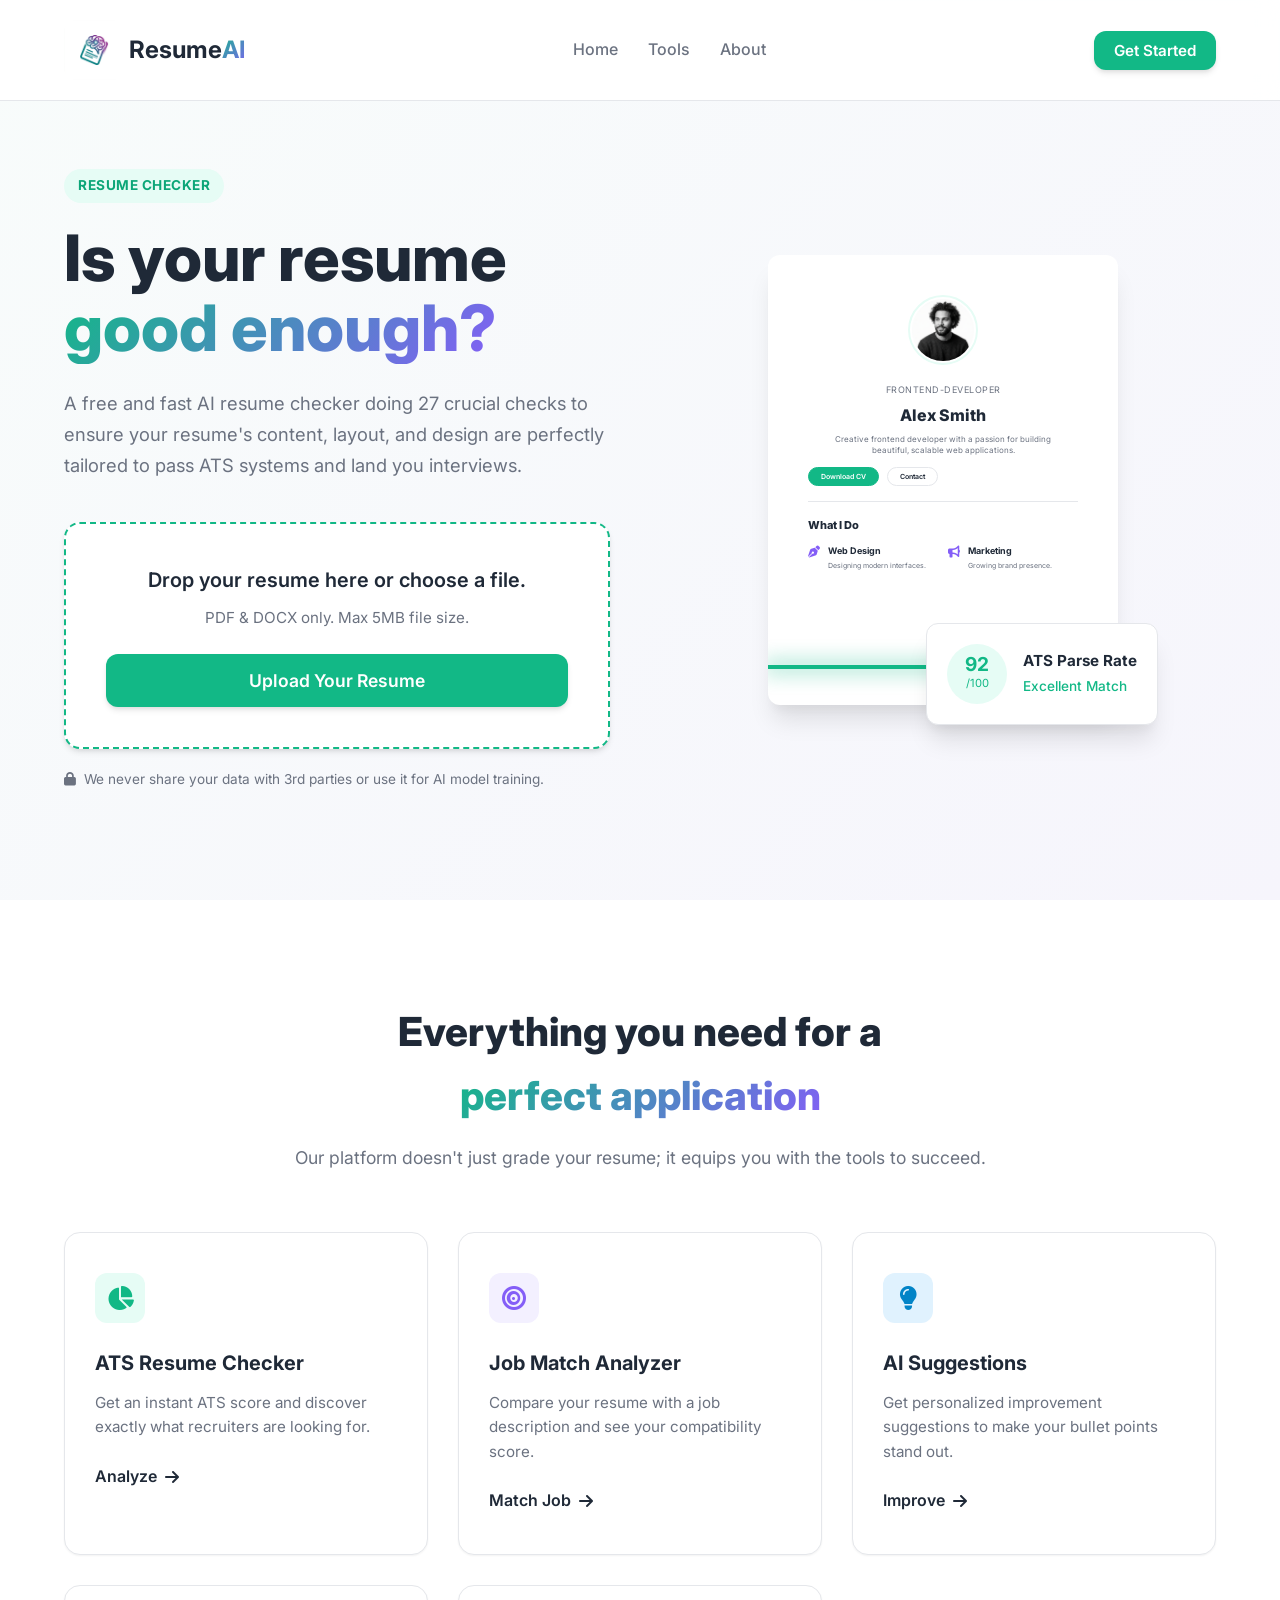
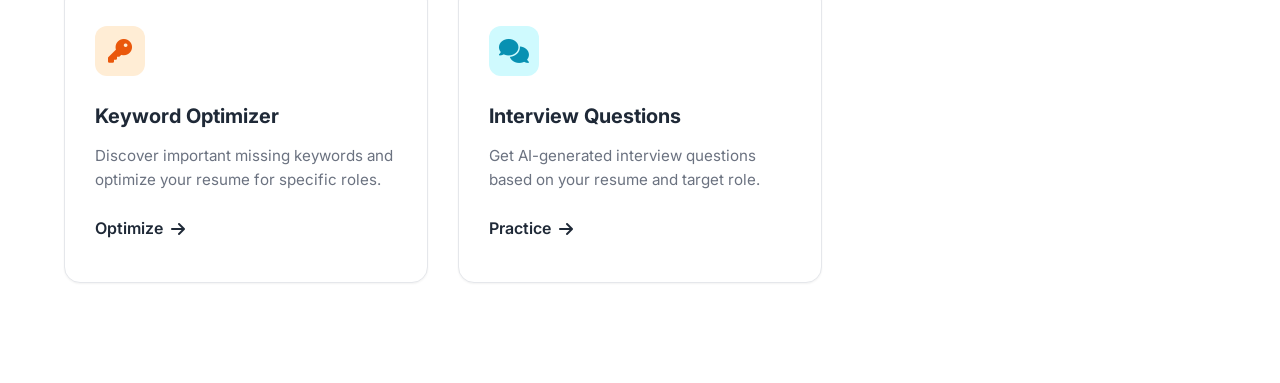
==== commit 30ed05b7: "Update README.md with comprehensive technical and non-technical feature documentation, add demo vide" ====
--- a/frontend/index.html
+++ b/frontend/index.html
@@ -19,12 +19,10 @@
 
     <!-- ================= NAVBAR ================= -->
     <header class="navbar">
-        <div class="logo">
-            <div class="logo-icon">
-                <i class="fa-solid fa-wand-magic-sparkles"></i>
-            </div>
+        <a href="index.html" class="logo">
+            <img src="assets/img/logo.jpg" alt="ResumeAI Logo" class="logo-img">
             <span>Resume<span class="gradient-text">AI</span></span>
-        </div>
+        </a>
         <nav class="nav-links">
             <a href="#hero">Home</a>
             <a href="#features">Tools</a>
@@ -62,7 +60,7 @@
                     <div id="fileSelectedState" style="display: none;">
                         <i class="fa-solid fa-file-pdf file-icon"></i>
                         <p id="uploadedFileName" class="uploaded-filename">resume.pdf</p>
-                        <button class="primary-btn analyze-btn" onclick="analyzeResume()">
+                        <button class="primary-btn analyze-btn" onclick="startAnalysis()">
                             <i class="fa-solid fa-magnifying-glass-chart"></i> Analyze Resume
                         </button>
                         <button class="text-btn cancel-btn" onclick="resetUpload()">Cancel</button>
@@ -79,11 +77,38 @@
             <div class="hero-visual">
                 <div class="scanner-illustration">
                     <div class="resume-doc">
-                        <div class="doc-header"></div>
-                        <div class="doc-line short"></div>
-                        <div class="doc-line medium"></div>
-                        <div class="doc-line long"></div>
-                        <div class="doc-line medium"></div>
+                        <div class="resume-premium-layout">
+                            <div class="premium-hero">
+                                <img src="assets/img/profile.jpg" alt="Alex" class="premium-avatar">
+                                <div class="premium-info">
+                                    <span class="p-role">Frontend-developer</span>
+                                    <h3 class="p-name">Alex Smith</h3>
+                                    <p class="p-bio">Creative frontend developer with a passion for building beautiful, scalable web applications.</p>
+                                    <div class="p-actions">
+                                        <button class="p-btn">Download CV</button>
+                                        <button class="p-btn outline">Contact</button>
+                                    </div>
+                                </div>
+                            </div>
+                            
+                            <div class="p-section-header">What I Do</div>
+                            <div class="p-grid">
+                                <div class="p-card">
+                                    <i class="fa-solid fa-pen-nib p-icon"></i>
+                                    <div>
+                                        <h4>Web Design</h4>
+                                        <p>Designing modern interfaces.</p>
+                                    </div>
+                                </div>
+                                <div class="p-card">
+                                    <i class="fa-solid fa-bullhorn p-icon"></i>
+                                    <div>
+                                        <h4>Marketing</h4>
+                                        <p>Growing brand presence.</p>
+                                    </div>
+                                </div>
+                            </div>
+                        </div>
                         <div class="scanner-bar"></div>
                     </div>
                     <div class="score-card floating">
@@ -160,6 +185,7 @@
         </div>
     </section>
 
+    <script src="assets/js/api.js"></script>
     <script src="assets/js/main.js"></script>
 </body>
 </html>
--- a/frontend/assets/css/style.css
+++ b/frontend/assets/css/style.css
@@ -122,16 +122,13 @@
     font-weight: 700;
     color: var(--text-main);
 }
-.logo-icon {
-    background: var(--gradient-brand);
-    color: white;
-    width: 36px;
-    height: 36px;
-    border-radius: 8px;
-    display: flex;
-    align-items: center;
-    justify-content: center;
-    font-size: 1rem;
+.logo-img {
+    width: 60px;
+    height: 60px;
+    border-radius: 12px;
+    object-fit: contain;
+    mix-blend-mode: multiply;
+    margin-right: -5px;
 }
 
 .nav-links {
@@ -295,21 +292,112 @@
     overflow: hidden;
 }
 
-.doc-header {
-    height: 40px;
-    background: var(--primary-light);
-    border-radius: 6px;
-    margin-bottom: 40px;
-}
-.doc-line {
-    height: 12px;
-    background: var(--bg-alt);
-    border-radius: 4px;
-    margin-bottom: 20px;
-}
-.doc-line.long { width: 100%; }
-.doc-line.medium { width: 75%; }
-.doc-line.short { width: 40%; }
+.resume-premium-layout {
+    display: flex;
+    flex-direction: column;
+    height: 100%;
+}
+
+.premium-hero {
+    display: flex;
+    flex-direction: column;
+    align-items: center;
+    text-align: center;
+    padding-bottom: 15px;
+    border-bottom: 1px solid var(--border-color);
+    margin-bottom: 15px;
+}
+
+.premium-avatar {
+    width: 70px;
+    height: 70px;
+    border-radius: 50%;
+    object-fit: cover;
+    margin-bottom: 10px;
+    border: 2px solid var(--primary-light);
+    padding: 2px;
+}
+
+.p-role {
+    font-size: 9px;
+    text-transform: uppercase;
+    color: var(--text-muted);
+    letter-spacing: 0.5px;
+}
+
+.p-name {
+    font-size: 16px;
+    font-weight: 800;
+    color: var(--text-main);
+    margin: 2px 0 6px;
+}
+
+.p-bio {
+    font-size: 8px;
+    color: var(--text-muted);
+    line-height: 1.4;
+    margin-bottom: 10px;
+    padding: 0 10px;
+}
+
+.p-actions {
+    display: flex;
+    gap: 8px;
+}
+
+.p-btn {
+    font-size: 7px;
+    padding: 4px 12px;
+    border-radius: 12px;
+    background: var(--primary);
+    color: white;
+    font-weight: 600;
+    border: 1px solid var(--primary);
+}
+
+.p-btn.outline {
+    background: transparent;
+    color: var(--text-main);
+    border: 1px solid var(--border-color);
+}
+
+.p-section-header {
+    font-size: 11px;
+    font-weight: 800;
+    margin-bottom: 10px;
+    color: var(--text-main);
+}
+
+.p-grid {
+    display: grid;
+    grid-template-columns: 1fr 1fr;
+    gap: 10px;
+}
+
+.p-card {
+    display: flex;
+    gap: 8px;
+    align-items: flex-start;
+}
+
+.p-icon {
+    font-size: 12px;
+    color: var(--secondary);
+    margin-top: 2px;
+}
+
+.p-card h4 {
+    font-size: 9px;
+    font-weight: 700;
+    color: var(--text-main);
+    margin-bottom: 2px;
+}
+
+.p-card p {
+    font-size: 7px;
+    color: var(--text-muted);
+    line-height: 1.3;
+}
 
 .scanner-bar {
     position: absolute;
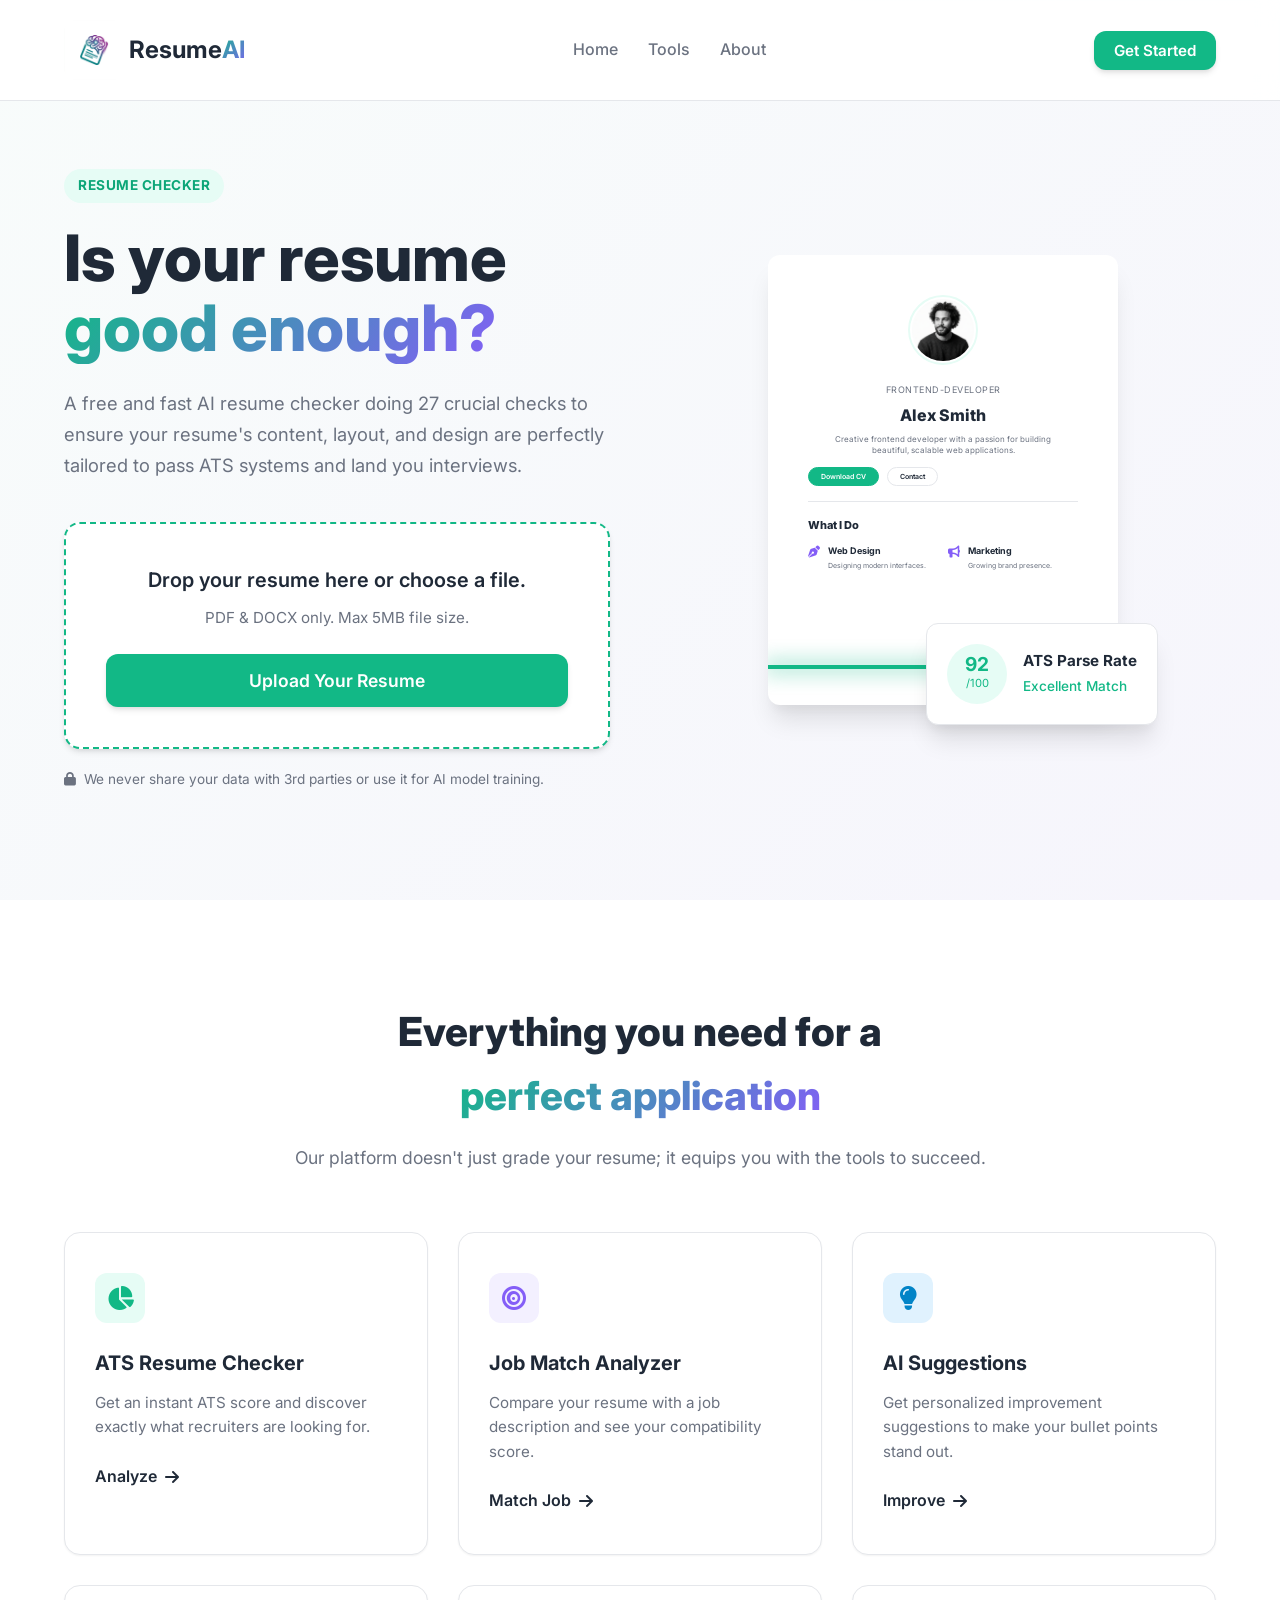
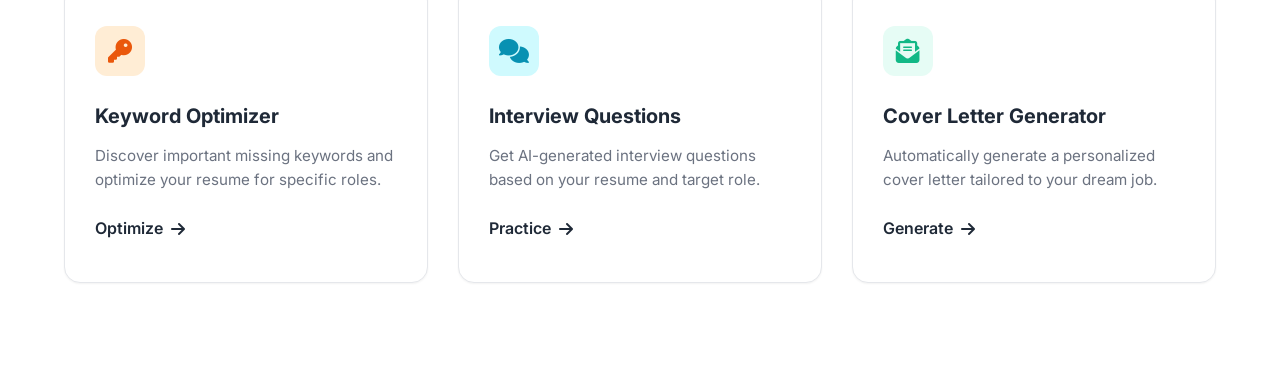
==== commit 9c7a11cc: "Fix frontend UI links, remove dead code, wire all features and update README" ====
--- a/frontend/index.html
+++ b/frontend/index.html
@@ -140,7 +140,7 @@
                 </div>
                 <h3>ATS Resume Checker</h3>
                 <p>Get an instant ATS score and discover exactly what recruiters are looking for.</p>
-                <a href="#" class="feature-link">Analyze <i class="fa-solid fa-arrow-right"></i></a>
+                <a href="#" onclick="scrollToUpload(); return false;" class="feature-link">Analyze <i class="fa-solid fa-arrow-right"></i></a>
             </div>
 
             <!-- Tool 2 -->
@@ -160,7 +160,7 @@
                 </div>
                 <h3>AI Suggestions</h3>
                 <p>Get personalized improvement suggestions to make your bullet points stand out.</p>
-                <a href="#" class="feature-link">Improve <i class="fa-solid fa-arrow-right"></i></a>
+                <a href="#" onclick="scrollToUpload(); return false;" class="feature-link">Improve <i class="fa-solid fa-arrow-right"></i></a>
             </div>
 
             <!-- Tool 4 -->
@@ -170,7 +170,7 @@
                 </div>
                 <h3>Keyword Optimizer</h3>
                 <p>Discover important missing keywords and optimize your resume for specific roles.</p>
-                <a href="#" class="feature-link">Optimize <i class="fa-solid fa-arrow-right"></i></a>
+                <a href="#" onclick="scrollToUpload(); return false;" class="feature-link">Optimize <i class="fa-solid fa-arrow-right"></i></a>
             </div>
             
             <!-- Tool 5 -->
@@ -181,6 +181,16 @@
                 <h3>Interview Questions</h3>
                 <p>Get AI-generated interview questions based on your resume and target role.</p>
                 <a href="pages/interview.html" class="feature-link">Practice <i class="fa-solid fa-arrow-right"></i></a>
+            </div>
+
+            <!-- Tool 6 -->
+            <div class="feature-card">
+                <div class="feature-icon icon-teal">
+                    <i class="fa-solid fa-envelope-open-text"></i>
+                </div>
+                <h3>Cover Letter Generator</h3>
+                <p>Automatically generate a personalized cover letter tailored to your dream job.</p>
+                <a href="pages/cover_letter.html" class="feature-link">Generate <i class="fa-solid fa-arrow-right"></i></a>
             </div>
         </div>
     </section>
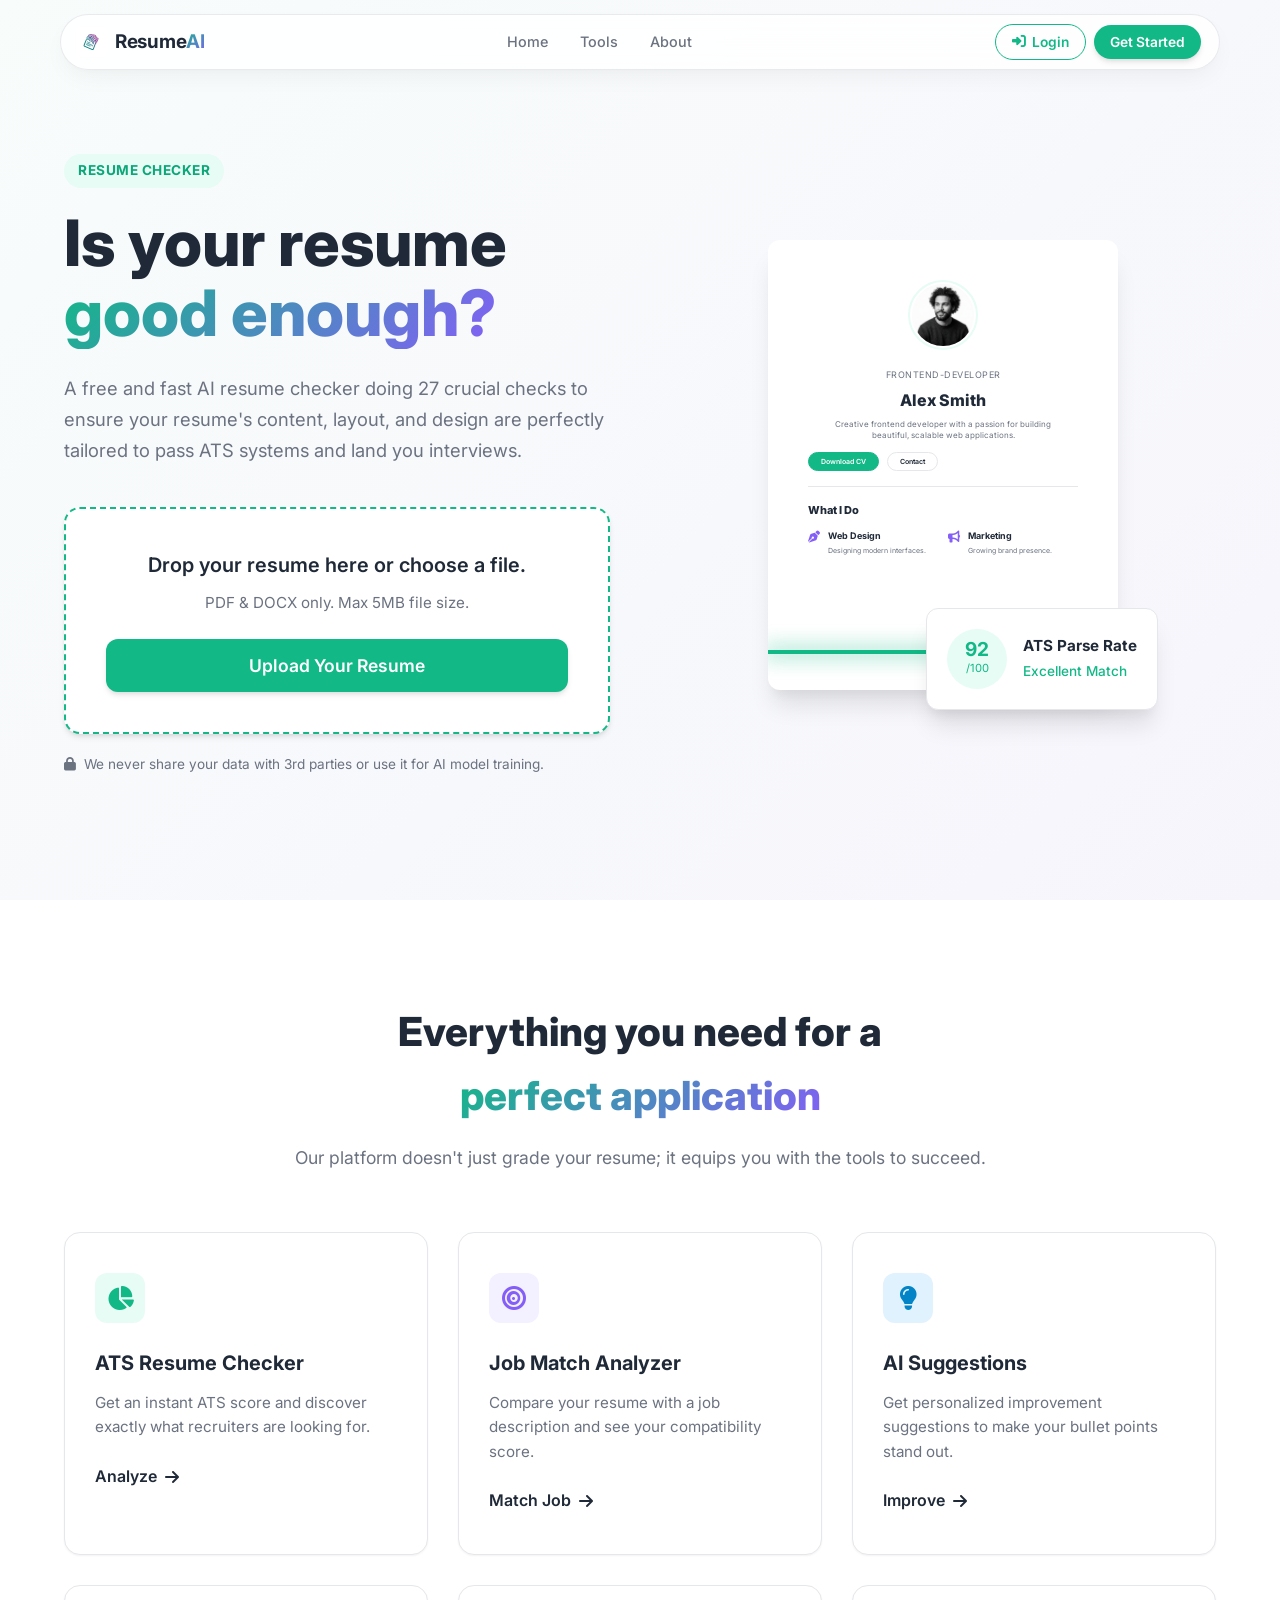
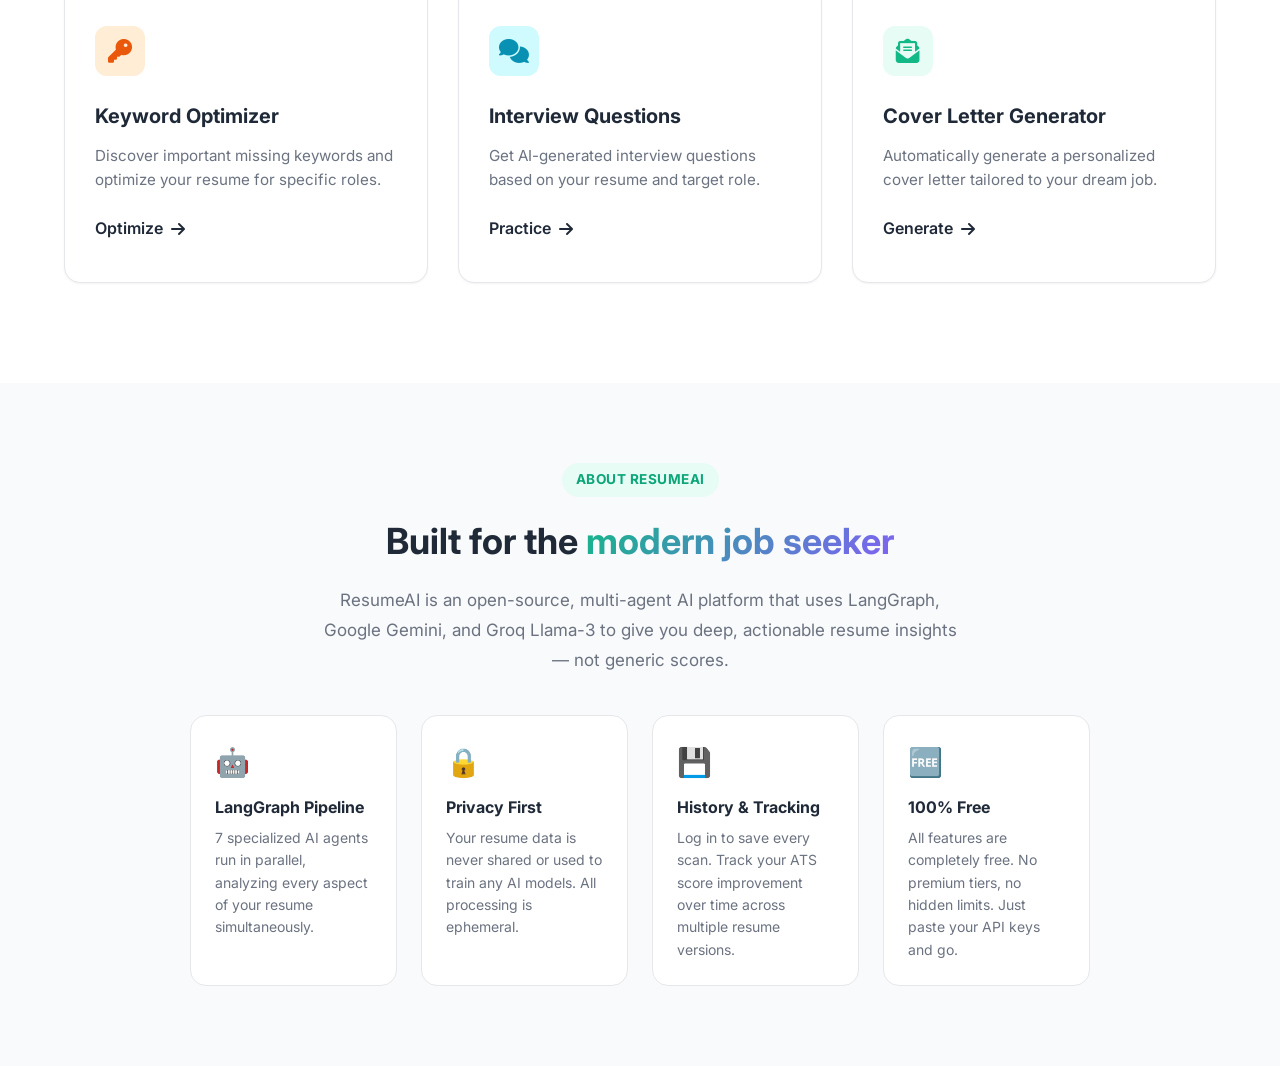
==== commit afa5478f: "feat: Add JWT auth, scan history, resilient agents, and floating navbar - JWT Authentication (regist" ====
--- a/frontend/index.html
+++ b/frontend/index.html
@@ -27,8 +27,13 @@
             <a href="#hero">Home</a>
             <a href="#features">Tools</a>
             <a href="#about">About</a>
+            <a href="pages/history.html" id="historyNavLink" style="display:none;"><i class="fa-solid fa-clock-rotate-left"></i> History</a>
         </nav>
-        <div class="nav-buttons">
+        <div class="nav-buttons" id="navButtons">
+            <!-- Updated by auth.js based on login state -->
+            <a href="pages/login.html" class="secondary-btn small-btn">
+                <i class="fa-solid fa-right-to-bracket"></i> Login
+            </a>
             <button class="primary-btn small-btn" onclick="scrollToUpload()">
                 Get Started
             </button>
@@ -195,7 +200,43 @@
         </div>
     </section>
 
+    <!-- ================= ABOUT ================= -->
+    <section id="about" style="padding: 80px 20px; background: #f9fafb;">
+        <div style="max-width: 900px; margin: 0 auto; text-align: center;">
+            <div class="badge" style="margin-bottom: 16px;">About ResumeAI</div>
+            <h2 style="font-size: 36px; margin-bottom: 16px;">
+                Built for the <span class="gradient-text">modern job seeker</span>
+            </h2>
+            <p style="max-width: 640px; margin: 0 auto 40px; color: #6b7280; font-size: 17px; line-height: 1.75;">
+                ResumeAI is an open-source, multi-agent AI platform that uses LangGraph, Google Gemini, and Groq Llama-3 to give you deep, actionable resume insights — not generic scores.
+            </p>
+            <div style="display: grid; grid-template-columns: repeat(auto-fit, minmax(200px, 1fr)); gap: 24px; text-align: left;">
+                <div style="background: white; border-radius: 16px; padding: 24px; border: 1px solid #e5e7eb;">
+                    <div style="font-size: 28px; margin-bottom: 10px;">🤖</div>
+                    <h4 style="margin-bottom: 6px;">LangGraph Pipeline</h4>
+                    <p style="color: #6b7280; font-size: 14px;">7 specialized AI agents run in parallel, analyzing every aspect of your resume simultaneously.</p>
+                </div>
+                <div style="background: white; border-radius: 16px; padding: 24px; border: 1px solid #e5e7eb;">
+                    <div style="font-size: 28px; margin-bottom: 10px;">🔒</div>
+                    <h4 style="margin-bottom: 6px;">Privacy First</h4>
+                    <p style="color: #6b7280; font-size: 14px;">Your resume data is never shared or used to train any AI models. All processing is ephemeral.</p>
+                </div>
+                <div style="background: white; border-radius: 16px; padding: 24px; border: 1px solid #e5e7eb;">
+                    <div style="font-size: 28px; margin-bottom: 10px;">💾</div>
+                    <h4 style="margin-bottom: 6px;">History & Tracking</h4>
+                    <p style="color: #6b7280; font-size: 14px;">Log in to save every scan. Track your ATS score improvement over time across multiple resume versions.</p>
+                </div>
+                <div style="background: white; border-radius: 16px; padding: 24px; border: 1px solid #e5e7eb;">
+                    <div style="font-size: 28px; margin-bottom: 10px;">🆓</div>
+                    <h4 style="margin-bottom: 6px;">100% Free</h4>
+                    <p style="color: #6b7280; font-size: 14px;">All features are completely free. No premium tiers, no hidden limits. Just paste your API keys and go.</p>
+                </div>
+            </div>
+        </div>
+    </section>
+
     <script src="assets/js/api.js"></script>
+    <script src="assets/js/auth.js"></script>
     <script src="assets/js/main.js"></script>
 </body>
 </html>
--- a/frontend/assets/css/style.css
+++ b/frontend/assets/css/style.css
@@ -97,58 +97,89 @@
 }
 
 /* =========================================
-   NAVBAR
+   NAVBAR (Modern Floating Pill + Smart Hide)
 ========================================= */
 .navbar {
     display: flex;
     justify-content: space-between;
     align-items: center;
-    padding: 20px 5%;
-    background-color: rgba(255, 255, 255, 0.9);
-    backdrop-filter: blur(10px);
     position: fixed;
-    top: 0;
-    left: 0;
-    right: 0;
-    z-index: 100;
-    border-bottom: 1px solid var(--border-color);
+    top: 14px;
+    left: 50%;
+    transform: translate(-50%, 0);
+    width: min(1160px, calc(100% - 32px));
+    height: 56px;
+    padding: 0 18px 0 14px;
+    background: rgba(255, 255, 255, 0.85);
+    backdrop-filter: blur(16px);
+    -webkit-backdrop-filter: blur(16px);
+    border: 1px solid rgba(229, 231, 235, 0.85);
+    border-radius: 9999px;
+    box-shadow: 0 10px 25px -5px rgba(0, 0, 0, 0.05), 0 4px 6px -2px rgba(0, 0, 0, 0.02);
+    z-index: 1000;
+    transition: transform 0.35s cubic-bezier(0.16, 1, 0.3, 1),
+                opacity 0.3s ease,
+                box-shadow 0.3s ease,
+                background 0.3s ease;
+}
+
+/* Scrolled state: slightly deeper shadow */
+.navbar--scrolled {
+    background: rgba(255, 255, 255, 0.94);
+    box-shadow: 0 14px 30px -8px rgba(0, 0, 0, 0.1), 0 4px 8px -2px rgba(0, 0, 0, 0.03);
+    border-color: rgba(209, 213, 219, 0.8);
+}
+
+/* Hidden state: slides up and away when scrolling down */
+.navbar--hidden {
+    transform: translate(-50%, calc(-100% - 30px)) !important;
+    opacity: 0 !important;
+    pointer-events: none !important;
 }
 
 .logo {
     display: flex;
     align-items: center;
-    gap: 10px;
-    font-size: 1.5rem;
+    gap: 8px;
+    font-size: 1.18rem;
     font-weight: 700;
     color: var(--text-main);
+    letter-spacing: -0.3px;
 }
 .logo-img {
-    width: 60px;
-    height: 60px;
-    border-radius: 12px;
+    width: 32px;
+    height: 32px;
+    border-radius: 8px;
     object-fit: contain;
     mix-blend-mode: multiply;
-    margin-right: -5px;
 }
 
 .nav-links {
     display: flex;
-    gap: 30px;
+    align-items: center;
+    gap: 8px;
 }
 .nav-links a {
     font-weight: 500;
+    font-size: 0.9rem;
     color: var(--text-muted);
     transition: var(--transition-fast);
+    padding: 6px 12px;
+    border-radius: 9999px;
+    display: inline-flex;
+    align-items: center;
+    gap: 6px;
 }
 .nav-links a:hover {
     color: var(--primary);
+    background: rgba(18, 184, 134, 0.08);
 }
 
 /* =========================================
    HERO SECTION
 ========================================= */
 .hero-light {
-    padding: 160px 5% 100px;
+    padding: 110px 5% 80px;
     background: var(--gradient-bg);
     min-height: 100vh;
     display: flex;
@@ -588,4 +619,96 @@
     .privacy-note {
         justify-content: center;
     }
-}+
+    .navbar {
+        top: 10px;
+        width: calc(100% - 20px);
+        height: 52px;
+        padding: 0 12px;
+        border-radius: 9999px;
+    }
+    .logo-img {
+        width: 28px;
+        height: 28px;
+    }
+    .logo {
+        font-size: 1.05rem;
+    }
+    .nav-links {
+        display: none; /* Hide links on mobile for sleek floating bar */
+    }
+    .small-btn {
+        padding: 6px 12px;
+        font-size: 0.8rem;
+    }
+    .user-badge {
+        padding: 4px 10px;
+        font-size: 12px;
+    }
+}
+
+/* =========================================
+   AUTH NAVBAR STYLES (v2.1)
+========================================= */
+.secondary-btn {
+    background: transparent;
+    color: var(--primary);
+    border: 1.5px solid var(--primary);
+    padding: 6px 14px;
+    border-radius: 9999px;
+    font-weight: 600;
+    font-size: 0.86rem;
+    transition: var(--transition-fast);
+    display: inline-flex;
+    align-items: center;
+    gap: 6px;
+    text-decoration: none;
+    cursor: pointer;
+}
+
+.secondary-btn:hover {
+    background: var(--primary-light);
+    transform: translateY(-1px);
+}
+
+.small-btn {
+    padding: 6px 16px;
+    font-size: 0.86rem;
+    border-radius: 9999px;
+}
+
+.nav-buttons {
+    display: flex;
+    align-items: center;
+    gap: 8px;
+}
+
+.user-badge {
+    display: inline-flex;
+    align-items: center;
+    gap: 6px;
+    padding: 5px 12px;
+    background: var(--primary-light);
+    border-radius: 9999px;
+    font-size: 13px;
+    font-weight: 600;
+    color: var(--primary-dark);
+}
+
+.nav-link-btn {
+    display: inline-flex;
+    align-items: center;
+    gap: 6px;
+    padding: 6px 12px;
+    color: var(--text-muted);
+    font-weight: 500;
+    font-size: 13px;
+    text-decoration: none;
+    border-radius: 9999px;
+    transition: var(--transition-fast);
+}
+
+.nav-link-btn:hover {
+    background: rgba(18, 184, 134, 0.08);
+    color: var(--primary);
+}
